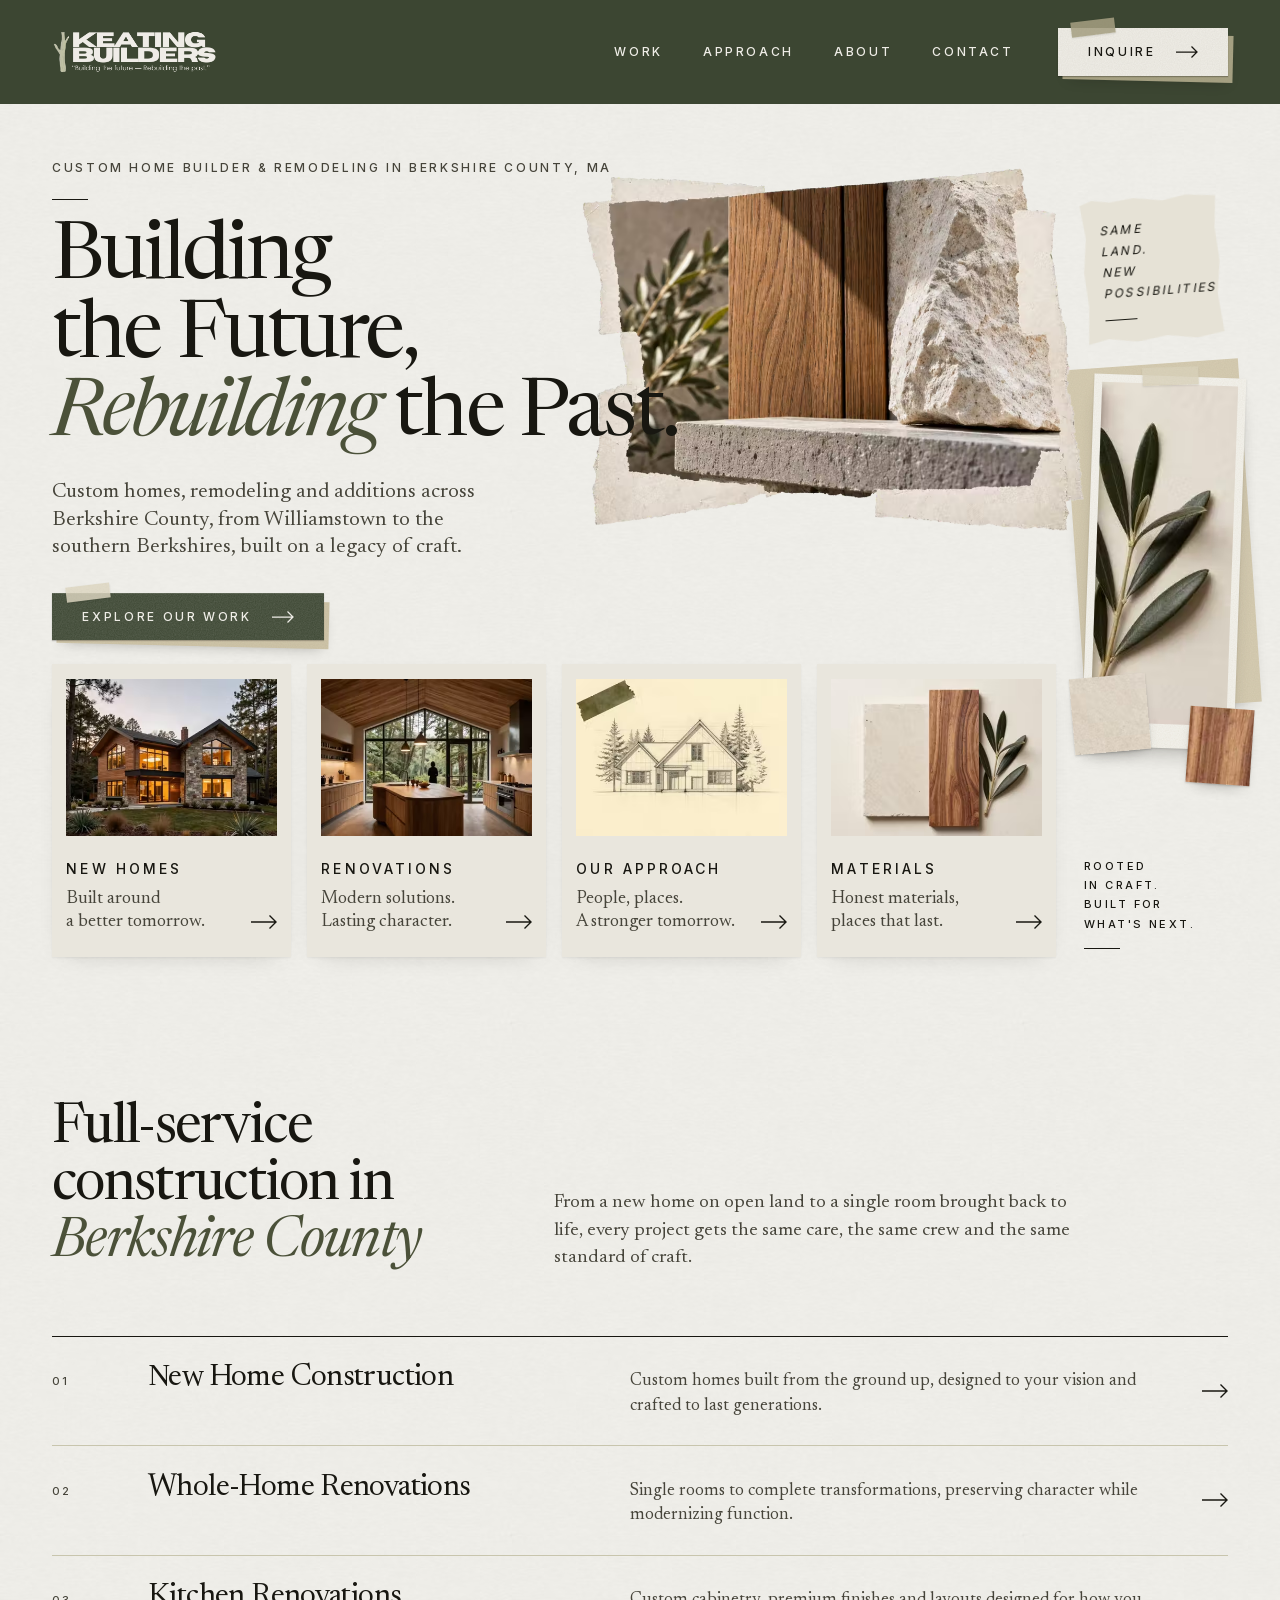
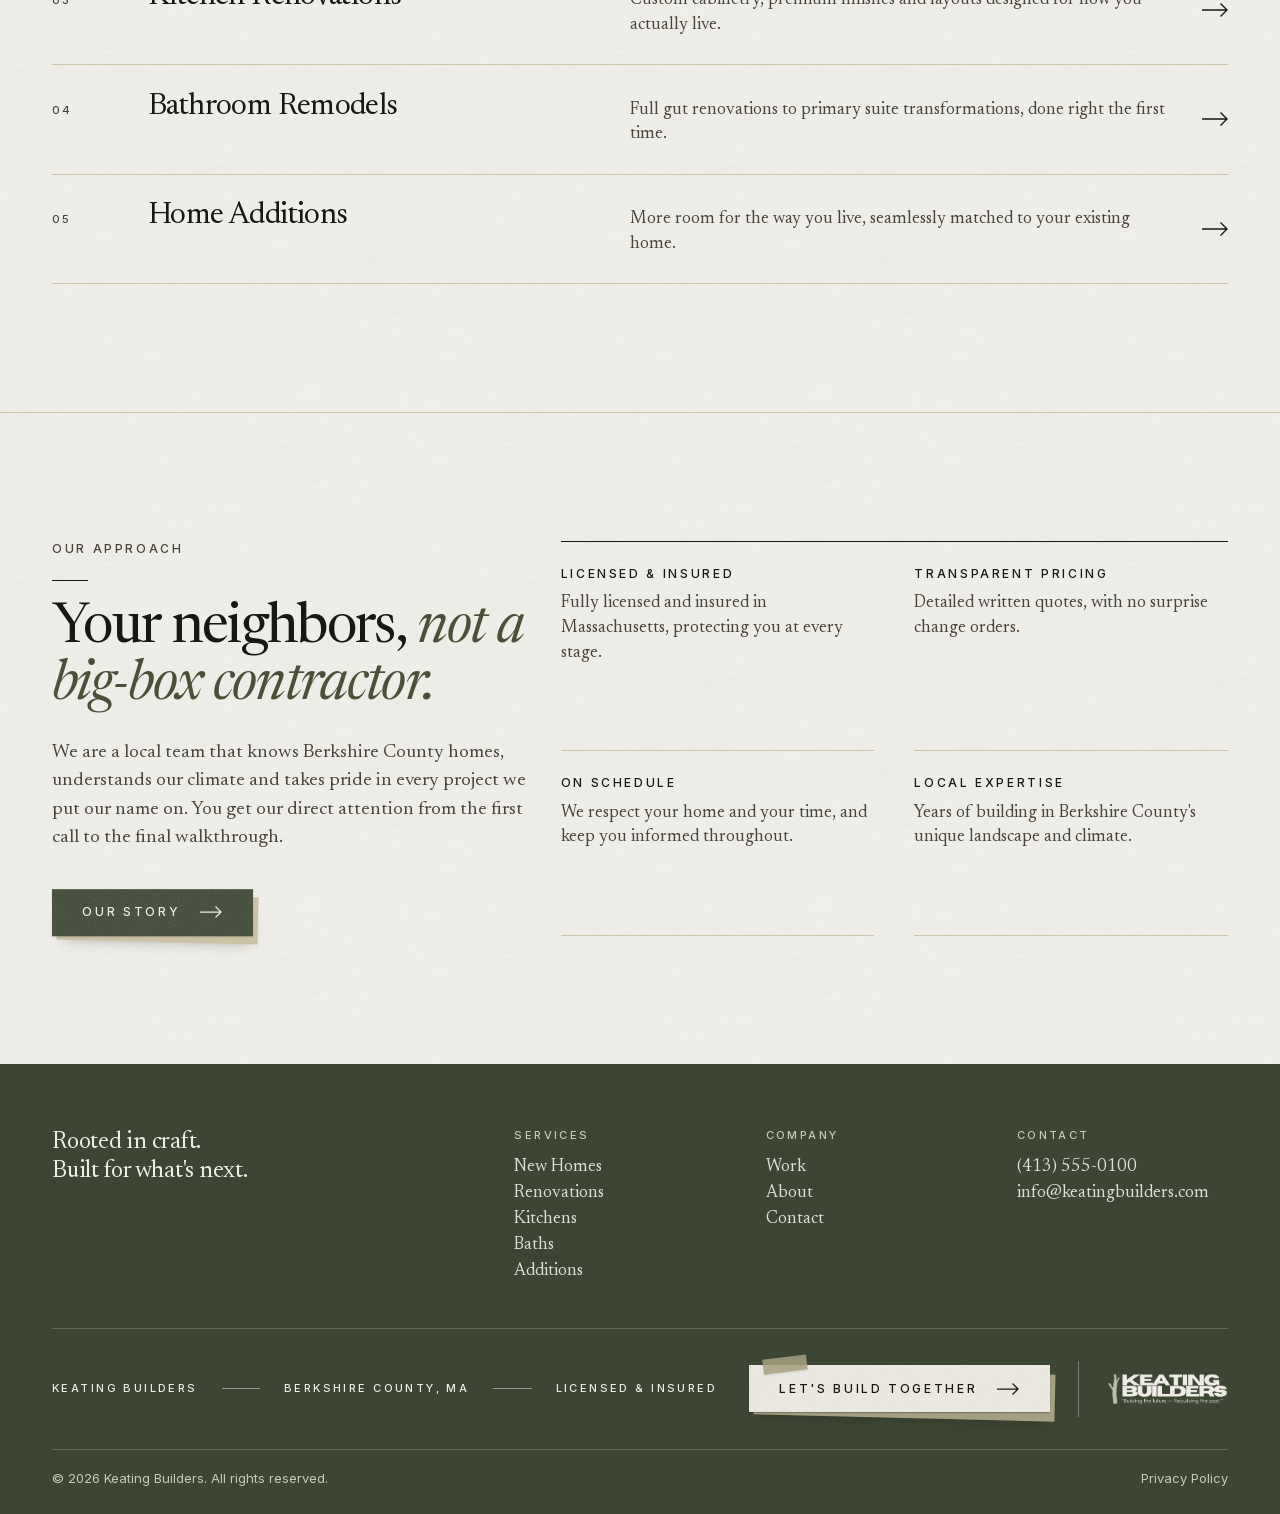
==== index.html @ e955ce32 "Rebuild mobile menu and refine shared header/footer details - Fix hamburger: bar rule no longer hits" ====
<!DOCTYPE html>
<html lang="en">
<head>
  <meta charset="UTF-8">
  <meta name="viewport" content="width=device-width, initial-scale=1.0">
  <meta name="theme-color" content="#3c4632">

  <title>Custom Home Builder, Berkshire County MA | Keating Builders</title>
  <meta name="description" content="Custom home builder and remodeling contractor in Berkshire County, MA, from Williamstown to Pittsfield and Lenox. Request a free estimate today.">
  <link rel="canonical" href="https://keatingbuilders.com/">

  <meta property="og:type" content="website">
  <meta property="og:site_name" content="Keating Builders">
  <meta property="og:url" content="https://keatingbuilders.com/">
  <meta property="og:title" content="Custom Home Builder, Berkshire County MA | Keating Builders">
  <meta property="og:description" content="Custom homes, remodeling, kitchens, baths and additions across Berkshire County, MA. Building the future, rebuilding the past.">
  <meta property="og:image" content="https://keatingbuilders.com/images/photos/custom-stone-cedar-home-berkshire-county.jpg">
  <meta name="twitter:card" content="summary_large_image">
  <meta name="twitter:title" content="Custom Home Builder, Berkshire County MA | Keating Builders">
  <meta name="twitter:description" content="Custom homes, remodeling, kitchens, baths and additions across Berkshire County, MA. Building the future, rebuilding the past.">

  <link rel="icon" type="image/x-icon" href="/favicon.ico">
  <link rel="icon" type="image/png" sizes="32x32" href="/images/logos/favicon-32.png">
  <link rel="icon" type="image/png" sizes="16x16" href="/images/logos/favicon-16.png">
  <link rel="apple-touch-icon" sizes="180x180" href="/images/logos/apple-touch-icon.png">

  <link rel="preload" href="/fonts/newsreader-latin-var.woff2" as="font" type="font/woff2" crossorigin>
  <link rel="preload" href="/fonts/inter-latin-var.woff2" as="font" type="font/woff2" crossorigin>
  <link rel="stylesheet" href="/css/site.css">

  <script type="application/ld+json">
  {
    "@context": "https://schema.org",
    "@type": "GeneralContractor",
    "@id": "https://keatingbuilders.com/#business",
    "name": "Keating Builders",
    "description": "Full-service construction company in Berkshire County, MA specializing in custom new homes, kitchen renovations, bathroom remodels, additions, and whole-home renovations.",
    "slogan": "Building the future, rebuilding the past.",
    "url": "https://keatingbuilders.com",
    "telephone": "+1-413-555-0100",
    "email": "info@keatingbuilders.com",
    "image": "https://keatingbuilders.com/images/photos/custom-stone-cedar-home-berkshire-county.jpg",
    "logo": "https://keatingbuilders.com/images/logos/keating-builders-logo.png",
    "priceRange": "$$",
    "areaServed": {
      "@type": "AdministrativeArea",
      "name": "Berkshire County, MA"
    },
    "hasMap": "https://maps.google.com/?q=Berkshire+County+MA",
    "openingHoursSpecification": [
      {
        "@type": "OpeningHoursSpecification",
        "dayOfWeek": [
          "Monday",
          "Tuesday",
          "Wednesday",
          "Thursday",
          "Friday"
        ],
        "opens": "07:00",
        "closes": "17:00"
      }
    ],
    "hasOfferCatalog": {
      "@type": "OfferCatalog",
      "name": "Construction Services",
      "itemListElement": [
        {
          "@type": "Offer",
          "itemOffered": {
            "@type": "Service",
            "name": "Custom New Home Construction",
            "url": "https://keatingbuilders.com/services/new-homes.html"
          }
        },
        {
          "@type": "Offer",
          "itemOffered": {
            "@type": "Service",
            "name": "Whole-Home Renovations",
            "url": "https://keatingbuilders.com/services/renovations.html"
          }
        },
        {
          "@type": "Offer",
          "itemOffered": {
            "@type": "Service",
            "name": "Kitchen Renovations",
            "url": "https://keatingbuilders.com/services/kitchens.html"
          }
        },
        {
          "@type": "Offer",
          "itemOffered": {
            "@type": "Service",
            "name": "Bathroom Remodels",
            "url": "https://keatingbuilders.com/services/baths.html"
          }
        },
        {
          "@type": "Offer",
          "itemOffered": {
            "@type": "Service",
            "name": "Home Additions",
            "url": "https://keatingbuilders.com/services/additions.html"
          }
        }
      ]
    }
  }
  </script>

  <style>
    /* ─── Stage: hero + cards ─── */
    .stage {
      position: relative;
      max-width: 1440px; margin: 0 auto;
      padding: 0 var(--gutter);
    }
    .hero {
      display: grid; gap: 2.5rem;
      padding: 1.5rem 0 3rem;
    }
    .hero__copy { position: relative; z-index: 2; }
    .hero h1 { font-weight: 400; }
    .hero__slogan {
      display: block;
      margin-top: 1.25rem;
      font-size: clamp(2.75rem, 1.2rem + 4.8vw, 5rem);
      line-height: .98;
      letter-spacing: -.035em;
      font-variation-settings: 'opsz' 72;
    }
    .hero__slogan em { font-style: italic; color: var(--color-olive-text); letter-spacing: -.04em; }
    .hero__slogan span { white-space: nowrap; }
    .hero__lede {
      margin-top: 1.5rem; max-width: 26rem;
      font-size: 1.3125rem; line-height: 1.3; color: var(--color-ink-soft);
      font-weight: 400;
    }
    .hero__actions { margin-top: 2rem; }

    .hero__visual { position: relative; z-index: 1; }
    .hero__collage { width: 100%; height: auto; }
    .hero__note {
      position: absolute; right: 2%; top: -6%;
      width: 8.5rem; padding: 1.25rem 1.1rem 1.4rem;
      background: #e6e2d6;
      clip-path: polygon(0 3%, 9% 0, 22% 2%, 40% 0, 61% 3%, 78% 0, 100% 2%, 98% 24%, 100% 47%, 97% 70%, 100% 97%, 80% 100%, 58% 97%, 36% 100%, 15% 97%, 0 100%, 2% 74%, 0 50%, 3% 26%);
      transform: rotate(-4deg);
      box-shadow: 0 1px 0 rgba(24,23,17,.04);
    }
    .hero__note p {
      font: italic 400 .75rem/1.75 var(--font-sans);
      letter-spacing: .2em; text-transform: uppercase;
    }
    .hero__note p::after { content: ''; display: block; width: 32px; height: 1px; margin-top: 1rem; background: var(--color-dark); }

    @media (min-width: 900px) {
      .hero {
        grid-template-columns: minmax(0, 43%) minmax(0, 1fr);
        gap: 0; align-items: start;
        padding: 3rem 0 1.5rem;
      }
      .hero__copy { padding-top: .5rem; }
      .hero h1 { margin-right: -12rem; }
      .hero__lede { max-width: 27rem; }
      .hero__visual { margin: 1rem 7rem 0 1.5rem; }
      .hero__note { right: -6.75rem; top: 8%; }
    }
    @media (min-width: 1280px) {
      .hero h1 { margin-right: -14rem; }
      .hero__visual { margin-right: 9rem; }
      .hero__note { right: -8.5rem; }
    }

    /* Olive print + material swatches (desktop only, decorative) */
    .sprig { display: none; }
    @media (min-width: 1180px) {
      .sprig {
        display: block; position: absolute; z-index: 0; pointer-events: none;
        right: calc(var(--gutter) - .75rem); top: 17rem;
        width: 9.5rem;
      }
      /* kraft backing sheet behind the print */
      .sprig::before {
        content: ''; position: absolute; inset: -.75rem -.6rem 2.5rem -.9rem;
        background: var(--grain-dark) #d6ccb2;
        transform: rotate(-4deg);
        box-shadow: 0 8px 18px -12px rgba(24,23,17,.4);
      }
      .sprig__print {
        position: relative;
        padding: .5rem .5rem 1.5rem;
        background: var(--grain-dark) #f5f3ed;
        box-shadow: 0 1px 2px rgba(24,23,17,.12), 0 12px 24px -14px rgba(24,23,17,.45);
        transform: rotate(2deg);
      }
      .sprig__print img { width: 100%; height: auto; }
      /* tape */
      .sprig__print::after {
        content: ''; position: absolute; top: -.55rem; left: 50%;
        width: 3.5rem; height: 1.1rem; margin-left: -1.75rem;
        background: var(--grain-dark) rgba(222,214,192,.8);
        transform: rotate(-4deg);
        box-shadow: 0 1px 2px rgba(24,23,17,.1);
      }
      .sprig__swatch {
        position: absolute; object-fit: cover;
        box-shadow: 0 1px 2px rgba(24,23,17,.18), 0 8px 16px -10px rgba(24,23,17,.45);
      }
      .sprig__swatch--stone { left: -1rem; top: 18.75rem; width: 4.75rem; height: 4.75rem; transform: rotate(-5deg); }
      .sprig__swatch--wood  { right: -.75rem; top: 20.75rem; width: 4rem; height: 4.75rem; transform: rotate(4deg); }
    }

    /* ─── Cards ─── */
    .cards {
      position: relative; z-index: 2;
      display: grid; gap: 1rem;
      padding-bottom: 4rem;
    }
    .cards__grid { display: grid; gap: 1rem; list-style: none; padding: 0; }
    @media (min-width: 640px)  { .cards__grid { grid-template-columns: repeat(2, minmax(0, 1fr)); } }
    @media (min-width: 1100px) { .cards__grid { grid-template-columns: repeat(4, minmax(0, 1fr)); } }
    @media (min-width: 1180px) {
      .cards { grid-template-columns: minmax(0, 1fr) 9rem; gap: 1.75rem; align-items: end; padding-bottom: 1rem; }
    }
    .card {
      display: flex; flex-direction: column; height: 100%;
      padding: .9rem .9rem 1.4rem;
      background: var(--color-card);
      box-shadow: 0 1px 2px rgba(24,23,17,.06), 0 8px 24px -16px rgba(24,23,17,.25);
      text-decoration: none;
      transition: transform .4s var(--ease), box-shadow .4s var(--ease);
    }
    .card:hover { transform: translateY(-3px); box-shadow: 0 1px 2px rgba(24,23,17,.06), 0 16px 32px -18px rgba(24,23,17,.35); }
    .card__media { aspect-ratio: 4 / 3; overflow: hidden; background: #ddd8cc; }
    .card__media img { width: 100%; height: 100%; object-fit: cover; transition: transform .8s var(--ease); }
    .card:hover .card__media img { transform: scale(1.03); }
    .card__title { margin-top: 1.4rem; font-weight: 500; font-size: .875rem; }
    .card__row { display: flex; align-items: flex-end; justify-content: space-between; gap: 1rem; margin-top: .6rem; }
    .card__desc { font-size: 1.125rem; line-height: 1.3; color: var(--color-ink-soft); }
    .card__arrow { width: 26px; height: 14px; flex: none; margin-bottom: .35rem; transition: transform .3s var(--ease); }
    .card:hover .card__arrow { transform: translateX(4px); }
    .cards__aside { display: none; }
    @media (min-width: 1180px) {
      .cards__aside { display: block; font-size: .6875rem; line-height: 1.75; padding-bottom: .5rem; }
      .cards__aside::after { content: ''; display: block; width: 36px; height: 1px; margin-top: .9rem; background: var(--color-dark); }
    }
  </style>
</head>

<body>
  <a class="skip-link" href="#main">Skip to main content</a>

  <header class="site-header">
    <a href="/" class="site-header__logo" aria-label="Keating Builders home">
      <picture>
        <source type="image/avif" srcset="/images/logos/keating-builders-logo-light-325w.avif">
        <img src="/images/logos/keating-builders-logo-light.png" alt="Keating Builders" width="325" height="150">
      </picture>
    </a>

    <nav class="site-nav" aria-label="Primary">
      <ul role="list">
        <li><a class="label" href="/projects.html">Work</a></li>
        <li><a class="label" href="/#approach">Approach</a></li>
        <li><a class="label" href="/about.html">About</a></li>
        <li><a class="label" href="/contact.html">Contact</a></li>
      </ul>
    </nav>

    <a href="/contact.html" class="btn btn--light site-header__cta">
      Inquire
      <svg viewBox="0 0 22 12" fill="none" stroke="currentColor" stroke-width="1.25" aria-hidden="true"><path d="M0 6h21M15.5 .5 21 6l-5.5 5.5"/></svg>
    </a>

    <button class="site-header__toggle" type="button" aria-expanded="false" aria-controls="mobile-nav" aria-label="Open menu">
      <span class="site-header__toggle-bars" aria-hidden="true"><span></span><span></span><span></span></span>
    </button>
  </header>

  <nav class="mobile-nav" id="mobile-nav" aria-label="Mobile">
    <div class="mobile-nav__inner">
      <ul class="mobile-nav__primary" role="list">
        <li><a href="/projects.html"><span class="label mobile-nav__num">01</span><span class="mobile-nav__text">Work</span><svg viewBox="0 0 22 12" fill="none" stroke="currentColor" stroke-width="1.25" aria-hidden="true"><path d="M0 6h21M15.5 .5 21 6l-5.5 5.5"/></svg></a></li>
        <li><a href="/#approach"><span class="label mobile-nav__num">02</span><span class="mobile-nav__text">Approach</span><svg viewBox="0 0 22 12" fill="none" stroke="currentColor" stroke-width="1.25" aria-hidden="true"><path d="M0 6h21M15.5 .5 21 6l-5.5 5.5"/></svg></a></li>
        <li><a href="/about.html"><span class="label mobile-nav__num">03</span><span class="mobile-nav__text">About</span><svg viewBox="0 0 22 12" fill="none" stroke="currentColor" stroke-width="1.25" aria-hidden="true"><path d="M0 6h21M15.5 .5 21 6l-5.5 5.5"/></svg></a></li>
        <li><a href="/contact.html"><span class="label mobile-nav__num">04</span><span class="mobile-nav__text">Contact</span><svg viewBox="0 0 22 12" fill="none" stroke="currentColor" stroke-width="1.25" aria-hidden="true"><path d="M0 6h21M15.5 .5 21 6l-5.5 5.5"/></svg></a></li>
      </ul>

      <div class="mobile-nav__slip">
        <p class="label">Services</p>
        <ul role="list">
          <li><a href="/services/new-homes.html">New Homes</a></li>
          <li><a href="/services/renovations.html">Renovations</a></li>
          <li><a href="/services/kitchens.html">Kitchens</a></li>
          <li><a href="/services/baths.html">Baths</a></li>
          <li><a href="/services/additions.html">Additions</a></li>
        </ul>
      </div>

      <div class="mobile-nav__foot">
        <a href="/contact.html" class="btn btn--light">
          Inquire
          <svg viewBox="0 0 22 12" fill="none" stroke="currentColor" stroke-width="1.25" aria-hidden="true"><path d="M0 6h21M15.5 .5 21 6l-5.5 5.5"/></svg>
        </a>
        <p class="mobile-nav__contact">
          <a href="tel:+14135550100">(413) 555-0100</a>
          <a href="mailto:info@keatingbuilders.com">info@keatingbuilders.com</a>
        </p>
      </div>
    </div>
  </nav>

  <main id="main">
    <div class="stage">

      <section class="hero" aria-labelledby="hero-heading">
        <div class="hero__copy">
          <h1 id="hero-heading" class="rise">
            <span class="label eyebrow">Custom Home Builder &amp; Remodeling <span class="eyebrow__place">in Berkshire County, MA</span><span class="sr-only">:</span></span>
            <span class="hero__slogan rise rise--2">
              Building<br>
              the Future,<br>
              <span><em>Rebuilding</em> the Past.</span>
            </span>
          </h1>
          <p class="hero__lede rise rise--3">
            Custom homes, remodeling and additions across Berkshire County, from Williamstown to the southern Berkshires, built on a legacy of craft.
          </p>
          <div class="hero__actions rise rise--4">
            <a href="/projects.html" class="btn">
              Explore our work
              <svg viewBox="0 0 22 12" fill="none" stroke="currentColor" stroke-width="1.25" aria-hidden="true"><path d="M0 6h21M15.5 .5 21 6l-5.5 5.5"/></svg>
            </a>
          </div>
        </div>

        <div class="hero__visual fade">
          <picture>
            <source type="image/avif"
                    srcset="/images/photos/wood-stone-materials-collage-640w.avif 640w, /images/photos/wood-stone-materials-collage-960w.avif 960w, /images/photos/wood-stone-materials-collage-1244w.avif 1244w"
                    sizes="(min-width: 1280px) 760px, (min-width: 900px) 55vw, 100vw">
            <img class="hero__collage"
                 src="/images/photos/wood-stone-materials-collage.png"
                 alt="Collage of oak wood paneling, rough-cut limestone and a concrete ledge, the natural materials Keating Builders works with"
                 width="1000" height="722" loading="eager" fetchpriority="high">
          </picture>
          <div class="hero__note">
            <p>Same<br>land.<br>New<br>possibilities.</p>
          </div>
        </div>
      </section>

      <div class="sprig" aria-hidden="true">
        <div class="sprig__print">
          <picture>
            <source type="image/avif" srcset="/images/photos/olive-branch-on-paper-188w.avif">
            <img src="/images/photos/olive-branch-on-paper.jpg" alt="" width="188" height="470" loading="lazy">
          </picture>
        </div>
        <picture>
          <source type="image/avif" srcset="/images/graphics/swatch-limestone-160w.avif">
          <img class="sprig__swatch sprig__swatch--stone" src="/images/graphics/swatch-limestone.jpg" alt="" width="160" height="160" loading="lazy">
        </picture>
        <picture>
          <source type="image/avif" srcset="/images/graphics/swatch-walnut-160w.avif">
          <img class="sprig__swatch sprig__swatch--wood" src="/images/graphics/swatch-walnut.jpg" alt="" width="160" height="160" loading="lazy">
        </picture>
      </div>

      <section class="cards" aria-labelledby="cards-heading">
        <h2 id="cards-heading" class="sr-only">What we build</h2>
        <ul class="cards__grid" role="list">
          <li class="rise rise--2">
            <a class="card" href="/services/new-homes.html">
              <div class="card__media">
                <picture>
                  <source type="image/avif" srcset="/images/photos/custom-stone-cedar-home-berkshire-county-400w.avif 400w, /images/photos/custom-stone-cedar-home-berkshire-county-768w.avif 768w" sizes="(min-width: 1100px) 22vw, (min-width: 640px) 46vw, 92vw">
                  <img src="/images/photos/custom-stone-cedar-home-berkshire-county.jpg" alt="Custom stone and cedar home with glowing windows among pine trees in Berkshire County" width="768" height="576" loading="lazy">
                </picture>
              </div>
              <h3 class="label card__title">New Homes</h3>
              <div class="card__row">
                <p class="card__desc">Built around<br>a better tomorrow.</p>
                <svg class="card__arrow" viewBox="0 0 26 14" fill="none" stroke="currentColor" stroke-width="1.4" aria-hidden="true"><path d="M0 7h25M18.5 .5 25 7l-6.5 6.5"/></svg>
              </div>
            </a>
          </li>
          <li class="rise rise--3">
            <a class="card" href="/services/renovations.html">
              <div class="card__media">
                <picture>
                  <source type="image/avif" srcset="/images/photos/kitchen-renovation-oak-island-400w.avif 400w, /images/photos/kitchen-renovation-oak-island-768w.avif 768w" sizes="(min-width: 1100px) 22vw, (min-width: 640px) 46vw, 92vw">
                  <img src="/images/photos/kitchen-renovation-oak-island.jpg" alt="Renovated open kitchen with a curved oak island and floor-to-ceiling windows facing the woods" width="768" height="576" loading="lazy">
                </picture>
              </div>
              <h3 class="label card__title">Renovations</h3>
              <div class="card__row">
                <p class="card__desc">Modern solutions.<br>Lasting character.</p>
                <svg class="card__arrow" viewBox="0 0 26 14" fill="none" stroke="currentColor" stroke-width="1.4" aria-hidden="true"><path d="M0 7h25M18.5 .5 25 7l-6.5 6.5"/></svg>
              </div>
            </a>
          </li>
          <li class="rise rise--4">
            <a class="card" href="#approach">
              <div class="card__media">
                <picture>
                  <source type="image/avif" srcset="/images/graphics/custom-home-pencil-sketch-400w.avif 400w, /images/graphics/custom-home-pencil-sketch-768w.avif 768w" sizes="(min-width: 1100px) 22vw, (min-width: 640px) 46vw, 92vw">
                  <img src="/images/graphics/custom-home-pencil-sketch.jpg" alt="Pencil design sketch of a gabled custom home framed by evergreen trees" width="768" height="576" loading="lazy">
                </picture>
              </div>
              <h3 class="label card__title">Our Approach</h3>
              <div class="card__row">
                <p class="card__desc">People, places.<br>A stronger tomorrow.</p>
                <svg class="card__arrow" viewBox="0 0 26 14" fill="none" stroke="currentColor" stroke-width="1.4" aria-hidden="true"><path d="M0 7h25M18.5 .5 25 7l-6.5 6.5"/></svg>
              </div>
            </a>
          </li>
          <li class="rise rise--4">
            <a class="card" href="/projects.html">
              <div class="card__media">
                <picture>
                  <source type="image/avif" srcset="/images/photos/limestone-walnut-building-materials-400w.avif 400w, /images/photos/limestone-walnut-building-materials-768w.avif 768w" sizes="(min-width: 1100px) 22vw, (min-width: 640px) 46vw, 92vw">
                  <img src="/images/photos/limestone-walnut-building-materials.jpg" alt="Limestone tile, walnut plank and olive leaves, natural building materials" width="768" height="576" loading="lazy">
                </picture>
              </div>
              <h3 class="label card__title">Materials</h3>
              <div class="card__row">
                <p class="card__desc">Honest materials,<br>places that last.</p>
                <svg class="card__arrow" viewBox="0 0 26 14" fill="none" stroke="currentColor" stroke-width="1.4" aria-hidden="true"><path d="M0 7h25M18.5 .5 25 7l-6.5 6.5"/></svg>
              </div>
            </a>
          </li>
        </ul>
        <p class="label cards__aside" aria-hidden="true">Rooted<br>in craft.<br>Built for<br>what's next.</p>
      </section>
    </div>

    <section class="section" id="services" aria-labelledby="services-heading">
      <div class="section__head">
        <h2 id="services-heading">Full-service construction in <em>Berkshire County</em></h2>
        <p class="section__intro">From a new home on open land to a single room brought back to life, every project gets the same care, the same crew and the same standard of craft.</p>
      </div>
      <ul class="services" role="list">
        <li>
          <a href="/services/new-homes.html">
            <span class="label services__num">01</span>
            <span class="services__name">New Home Construction</span>
            <span class="services__desc">Custom homes built from the ground up, designed to your vision and crafted to last generations.</span>
            <svg viewBox="0 0 26 14" fill="none" stroke="currentColor" stroke-width="1.4" aria-hidden="true"><path d="M0 7h25M18.5 .5 25 7l-6.5 6.5"/></svg>
          </a>
        </li>
        <li>
          <a href="/services/renovations.html">
            <span class="label services__num">02</span>
            <span class="services__name">Whole-Home Renovations</span>
            <span class="services__desc">Single rooms to complete transformations, preserving character while modernizing function.</span>
            <svg viewBox="0 0 26 14" fill="none" stroke="currentColor" stroke-width="1.4" aria-hidden="true"><path d="M0 7h25M18.5 .5 25 7l-6.5 6.5"/></svg>
          </a>
        </li>
        <li>
          <a href="/services/kitchens.html">
            <span class="label services__num">03</span>
            <span class="services__name">Kitchen Renovations</span>
            <span class="services__desc">Custom cabinetry, premium finishes and layouts designed for how you actually live.</span>
            <svg viewBox="0 0 26 14" fill="none" stroke="currentColor" stroke-width="1.4" aria-hidden="true"><path d="M0 7h25M18.5 .5 25 7l-6.5 6.5"/></svg>
          </a>
        </li>
        <li>
          <a href="/services/baths.html">
            <span class="label services__num">04</span>
            <span class="services__name">Bathroom Remodels</span>
            <span class="services__desc">Full gut renovations to primary suite transformations, done right the first time.</span>
            <svg viewBox="0 0 26 14" fill="none" stroke="currentColor" stroke-width="1.4" aria-hidden="true"><path d="M0 7h25M18.5 .5 25 7l-6.5 6.5"/></svg>
          </a>
        </li>
        <li>
          <a href="/services/additions.html">
            <span class="label services__num">05</span>
            <span class="services__name">Home Additions</span>
            <span class="services__desc">More room for the way you live, seamlessly matched to your existing home.</span>
            <svg viewBox="0 0 26 14" fill="none" stroke="currentColor" stroke-width="1.4" aria-hidden="true"><path d="M0 7h25M18.5 .5 25 7l-6.5 6.5"/></svg>
          </a>
        </li>
      </ul>
    </section>

    <section class="section approach" id="approach" aria-labelledby="approach-heading">
      <div class="approach__grid">
        <div>
          <p class="label eyebrow">Our approach</p>
          <h2 id="approach-heading" class="approach__title">Your neighbors, <em>not a big-box contractor.</em></h2>
          <p class="approach__body">We are a local team that knows Berkshire County homes, understands our climate and takes pride in every project we put our name on. You get our direct attention from the first call to the final walkthrough.</p>
          <a href="/about.html" class="btn btn--no-tape">
            Our story
            <svg viewBox="0 0 22 12" fill="none" stroke="currentColor" stroke-width="1.25" aria-hidden="true"><path d="M0 6h21M15.5 .5 21 6l-5.5 5.5"/></svg>
          </a>
        </div>
        <ul class="principles" role="list">
          <li>
            <h3 class="label">Licensed &amp; insured</h3>
            <p>Fully licensed and insured in Massachusetts, protecting you at every stage.</p>
          </li>
          <li>
            <h3 class="label">Transparent pricing</h3>
            <p>Detailed written quotes, with no surprise change orders.</p>
          </li>
          <li>
            <h3 class="label">On schedule</h3>
            <p>We respect your home and your time, and keep you informed throughout.</p>
          </li>
          <li>
            <h3 class="label">Local expertise</h3>
            <p>Years of building in Berkshire County's unique landscape and climate.</p>
          </li>
        </ul>
      </div>
    </section>
  </main>

  <footer class="site-footer">
    <div class="site-footer__inner">
      <div class="site-footer__cols">
        <p class="site-footer__tag">Rooted in craft.<br>Built for what's next.</p>
        <nav aria-label="Services">
          <h2 class="label">Services</h2>
          <ul role="list">
            <li><a href="/services/new-homes.html">New Homes</a></li>
            <li><a href="/services/renovations.html">Renovations</a></li>
            <li><a href="/services/kitchens.html">Kitchens</a></li>
            <li><a href="/services/baths.html">Baths</a></li>
            <li><a href="/services/additions.html">Additions</a></li>
          </ul>
        </nav>
        <nav aria-label="Company">
          <h2 class="label">Company</h2>
          <ul role="list">
            <li><a href="/projects.html">Work</a></li>
            <li><a href="/about.html">About</a></li>
            <li><a href="/contact.html">Contact</a></li>
          </ul>
        </nav>
        <div>
          <h2 class="label">Contact</h2>
          <address>
            <a href="tel:+14135550100">(413) 555-0100</a>
            <a href="mailto:info@keatingbuilders.com">info@keatingbuilders.com</a>
          </address>
        </div>
      </div>

      <div class="band">
        <p class="label band__meta">
          <span>Keating Builders</span>
          <span class="band__rule" aria-hidden="true"></span>
          <span>Berkshire County, MA</span>
          <span class="band__rule" aria-hidden="true"></span>
          <span>Licensed &amp; Insured</span>
        </p>
        <div class="band__end">
          <a href="/contact.html" class="btn btn--light">
            Let's build together
            <svg viewBox="0 0 22 12" fill="none" stroke="currentColor" stroke-width="1.25" aria-hidden="true"><path d="M0 6h21M15.5 .5 21 6l-5.5 5.5"/></svg>
          </a>
          <a href="/" class="band__logo" aria-label="Keating Builders home">
            <picture>
              <source type="image/avif" srcset="/images/logos/keating-builders-logo-light-325w.avif">
              <img src="/images/logos/keating-builders-logo-light.png" alt="Keating Builders" width="325" height="150" loading="lazy">
            </picture>
          </a>
        </div>
      </div>

      <div class="band__legal">
        <p>&copy; <span id="year">2026</span> Keating Builders. All rights reserved.</p>
        <a href="/privacy.html">Privacy Policy</a>
      </div>
    </div>
  </footer>

  <script src="/js/site.js" defer></script>
</body>
</html>
---- css/site.css ----
/* Keating Builders shared styles (all pages). Page-specific rules live in each page's inline <style>. */

/* ─── Fonts (self-hosted, OFL) ─── */
@font-face { font-family: 'Newsreader'; font-style: normal; font-weight: 300 500; font-display: swap; src: url('/fonts/newsreader-latin-var.woff2') format('woff2'); }
@font-face { font-family: 'Newsreader'; font-style: italic; font-weight: 300 500; font-display: swap; src: url('/fonts/newsreader-italic-latin-var.woff2') format('woff2'); }
@font-face { font-family: 'Inter'; font-style: normal; font-weight: 400 500; font-display: swap; src: url('/fonts/inter-latin-var.woff2') format('woff2'); }

/* ─── Tokens ─── */
:root {
  --color-cream:      #efede7;
  --color-card:       #e9e6dd;
  --color-dark:       #181711;
  --color-ink-soft:   #46443a;
  --color-olive:      #3c4632;
  --color-olive-dark: #2c3424;
  --color-olive-text: #4b5139;
  --color-stone:      #a7a284;
  --color-rule:       #c8c5ad;

  --font-display: 'Newsreader', Georgia, 'Times New Roman', serif;
  --font-sans:    'Inter', system-ui, -apple-system, sans-serif;

  --track-wide: .22em;
  --gutter: 1rem;
  --header-h: 76px;
  --ease: cubic-bezier(.2,.7,.2,1);
}
@media (min-width: 640px)  { :root { --gutter: 1.5rem; } }
@media (min-width: 1024px) { :root { --gutter: 2.5rem; --header-h: 104px; } }
@media (min-width: 1280px) { :root { --gutter: 3.25rem; } }

/* ─── Reset ─── */
*, *::before, *::after { box-sizing: border-box; }
html, body { overflow-x: clip; }
html { -webkit-text-size-adjust: 100%; scroll-behavior: smooth; }
body {
  margin: 0;
  font-family: var(--font-display);
  color: var(--color-dark);
  background-color: var(--color-cream);
  background-image: url('/images/graphics/paper-grain.jpg');
  background-image: image-set(url('/images/graphics/paper-grain-512w.avif') type('image/avif'), url('/images/graphics/paper-grain.jpg') type('image/jpeg'));
  background-size: 512px;
  -webkit-font-smoothing: antialiased;
  text-rendering: optimizeLegibility;
}
img, video { max-width: 100%; display: block; }
picture { display: contents; }
h1, h2, h3, p, ul { margin: 0; }
a { color: inherit; }
:focus-visible { outline: 2px solid var(--color-olive); outline-offset: 3px; }
.site-header :focus-visible, .mobile-nav :focus-visible, .site-footer :focus-visible { outline-color: var(--color-cream); }
.sr-only { position: absolute; width: 1px; height: 1px; padding: 0; margin: -1px; overflow: hidden; clip: rect(0,0,0,0); white-space: nowrap; border: 0; }
.skip-link { position: absolute; left: 1rem; top: -100px; z-index: 100; background: var(--color-olive); color: var(--color-cream); padding: .75rem 1rem; font: 500 .8125rem var(--font-sans); }
.skip-link:focus { top: 1rem; }

/* ─── Shared label + button ─── */
.label {
  font: 500 .75rem/1.4 var(--font-sans);
  letter-spacing: var(--track-wide);
  text-transform: uppercase;
}
/* Scrapbook button: grained paper face, offset backing sheet, strip of tape.
   No transform/z-index on .btn itself, so the z-index:-1 backing stays behind the face. */
:root { --grain-light: url("data:image/svg+xml,%3Csvg xmlns='http://www.w3.org/2000/svg' width='160' height='160'%3E%3Cfilter id='n'%3E%3CfeTurbulence type='fractalNoise' baseFrequency='.85' numOctaves='2' stitchTiles='stitch'/%3E%3CfeColorMatrix values='0 0 0 0 1 0 0 0 0 1 0 0 0 0 1 0 0 0 .14 0'/%3E%3C/filter%3E%3Crect width='100%25' height='100%25' filter='url(%23n)'/%3E%3C/svg%3E"); --grain-dark: url("data:image/svg+xml,%3Csvg xmlns='http://www.w3.org/2000/svg' width='160' height='160'%3E%3Cfilter id='n'%3E%3CfeTurbulence type='fractalNoise' baseFrequency='.85' numOctaves='2' stitchTiles='stitch'/%3E%3CfeColorMatrix values='0 0 0 0 .2 0 0 0 0 .18 0 0 0 0 .1 0 0 0 .1 0'/%3E%3C/filter%3E%3Crect width='100%25' height='100%25' filter='url(%23n)'/%3E%3C/svg%3E"); }
.btn {
  position: relative;
  display: inline-flex; align-items: center; gap: 1.25rem;
  padding: 1.1rem 1.9rem;
  font: 500 .75rem/1 var(--font-sans);
  letter-spacing: var(--track-wide);
  text-transform: uppercase;
  text-decoration: none;
  color: var(--color-cream);
  background: var(--grain-light) var(--color-olive);
  box-shadow: inset 0 1px 0 rgba(239,237,231,.12), 0 1px 1px rgba(24,23,17,.25);
  transition: background-color .25s ease;
}
.btn::after {
  content: ''; position: absolute; inset: 0; z-index: -1;
  background: var(--grain-dark) #cfc5a9;
  transform: translate(5px, 6px) rotate(1.4deg);
  box-shadow: 0 6px 14px -8px rgba(24,23,17,.35);
  transition: transform .35s var(--ease);
}
.btn::before {
  content: ''; position: absolute; top: -.5rem; left: .85rem;
  width: 2.75rem; height: .95rem;
  background: var(--grain-dark) rgba(226,219,198,.82);
  transform: rotate(-7deg);
  box-shadow: 0 1px 2px rgba(24,23,17,.12);
  pointer-events: none;
}
.btn:hover { background-color: var(--color-olive-dark); }
.btn:hover::after { transform: translate(8px, 9px) rotate(2.2deg); }
.btn svg { width: 22px; height: 12px; flex: none; transition: transform .3s var(--ease); }
.btn:hover svg { transform: translateX(4px); }
.btn--light { color: var(--color-dark); background: var(--grain-dark) var(--color-cream); box-shadow: 0 1px 1px rgba(24,23,17,.3); }
.btn--light:hover { background-color: #f7f5ef; }
.btn--light::after { background: var(--grain-dark) var(--color-stone); }
.btn--light::before { background: var(--grain-dark) rgba(167,162,132,.85); }
.btn--no-tape::before { display: none; }

/* ─── Header ─── */
.site-header {
  position: relative; z-index: 20;
  display: flex; align-items: center; justify-content: space-between;
  height: var(--header-h);
  padding: 0 var(--gutter);
  max-width: 1440px; margin: 0 auto;
  color: var(--color-cream);
  background: var(--color-olive);
  /* full-bleed background while content stays in the 1440px column */
  box-shadow: 0 0 0 100vmax var(--color-olive);
  clip-path: inset(0 -100vmax);
}
.site-header__logo { display: block; }
.site-header__logo img { height: 56px; width: auto; }
@media (min-width: 1024px) { .site-header__logo img { height: 76px; } }
.site-nav { display: none; }
.site-nav ul { display: flex; gap: 2.5rem; list-style: none; padding: 0; }
.site-nav a {
  display: inline-block; text-decoration: none;
  margin: -.6rem -.75rem; padding: .6rem .75rem;
  position: relative;
}
.site-nav a::after {
  content: ''; position: absolute; left: .75rem; right: .75rem; bottom: .35rem;
  height: 1px; background: currentColor;
  transform: scaleX(0); transform-origin: left; transition: transform .3s var(--ease);
}
.site-nav a:hover::after, .site-nav a:focus-visible::after { transform: scaleX(1); }
.site-header__cta { display: none; }
/* Hamburger: a cream paper tab (grain face, kraft backing) with hand-drawn bars that fold into an X.
   No transform/z-index on the button itself so the z-index:-1 backing stays behind the face. */
.site-header__toggle {
  position: relative;
  width: 44px; height: 44px; padding: 0;
  display: grid; place-items: center;
  color: var(--color-dark); cursor: pointer;
  border: 0;
  background: var(--grain-dark) var(--color-cream);
  box-shadow: 0 1px 1px rgba(24,23,17,.3);
}
.site-header__toggle::after {
  content: ''; position: absolute; inset: 0; z-index: -1;
  background: var(--grain-dark) var(--color-stone);
  transform: translate(3px, 4px) rotate(2.5deg);
  transition: transform .4s var(--ease);
}
.site-header__toggle:hover::after { transform: translate(4px, 5px) rotate(3.5deg); }
.nav-open .site-header__toggle::after { transform: translate(-3px, 4px) rotate(-3deg); }
.site-header__toggle-bars { display: grid; gap: 5px; width: 20px; }
.site-header__toggle-bars > span {
  display: block; height: 1.6px; border-radius: 1px; background: currentColor; justify-self: start;
  transition: transform .4s var(--ease), opacity .25s ease, width .4s var(--ease);
}
.site-header__toggle-bars > span:nth-child(1) { width: 20px; transform: rotate(-2deg); }
.site-header__toggle-bars > span:nth-child(2) { width: 14px; transform: rotate(1.5deg); }
.site-header__toggle-bars > span:nth-child(3) { width: 17px; transform: rotate(-1deg); }
.site-header__toggle:hover .site-header__toggle-bars > span:nth-child(2) { width: 20px; }
.nav-open .site-header__toggle-bars > span:nth-child(1) { width: 21px; transform: translateY(6.6px) rotate(43deg); }
.nav-open .site-header__toggle-bars > span:nth-child(2) { opacity: 0; transform: scaleX(0); }
.nav-open .site-header__toggle-bars > span:nth-child(3) { width: 21px; transform: translateY(-6.6px) rotate(-46deg); }
.site-header__toggle:focus-visible { outline-color: var(--color-cream); outline-offset: 5px; }
@media (min-width: 960px) {
  .site-nav { display: block; margin-left: auto; margin-right: 2.75rem; }
  .site-header__cta { display: inline-flex; }
  .site-header__toggle { display: none; }
}

/* Mobile menu: full-screen olive sheet under a pinned header.
   Fully display:none while closed (iOS Safari translucent-chrome rule); JS handles display + timing. */
.nav-lock { overflow: hidden; }
.nav-lock .site-header { position: fixed; top: 0; left: 0; right: 0; }
.mobile-nav {
  position: fixed; inset: 0; z-index: 15;
  display: none;
  overflow-y: auto; overscroll-behavior: contain;
  padding: calc(var(--header-h) + 1.75rem) var(--gutter) 2.5rem;
  color: var(--color-cream);
  background: var(--grain-light) var(--color-olive);
  clip-path: inset(0 0 100% 0);
  transition: clip-path .5s var(--ease);
}
.mobile-nav.is-open { clip-path: inset(0 0 0 0); }
.mobile-nav__inner { display: flex; flex-direction: column; gap: 2.5rem; min-height: 100%; max-width: 36rem; }
.mobile-nav a { text-decoration: none; }

.mobile-nav__primary { list-style: none; padding: 0; border-top: 1px solid rgba(239,237,231,.25); }
.mobile-nav__primary li { border-bottom: 1px solid rgba(239,237,231,.25); }
.mobile-nav__primary a {
  display: grid; grid-template-columns: 2.25rem 1fr auto; align-items: baseline;
  padding: 1rem 0;
}
.mobile-nav__num { font-size: .625rem; color: #c9cbb9; }
.mobile-nav__text { font-size: clamp(2rem, 1.4rem + 3vw, 2.75rem); line-height: 1.05; letter-spacing: -.03em; }
.mobile-nav__primary svg { width: 22px; height: 12px; align-self: center; opacity: .7; transition: transform .3s var(--ease), opacity .3s; }
.mobile-nav__primary a:hover svg, .mobile-nav__primary a:focus-visible svg { transform: translateX(4px); opacity: 1; }
.mobile-nav__primary a[aria-current="page"] .mobile-nav__text { font-style: italic; color: #d9dcc4; }

/* Services: small paper slip */
.mobile-nav__slip { position: relative; align-self: flex-start; padding: 1.5rem 1.5rem 1.25rem; color: var(--color-dark); background: var(--grain-dark) #f5f3ed; transform: rotate(-1.2deg); box-shadow: 4px 5px 0 #cfc5a9, 0 12px 24px -14px rgba(0,0,0,.5); }
.mobile-nav__slip p { font-size: .625rem; color: var(--color-ink-soft); }
.mobile-nav__slip ul { list-style: none; padding: 0; margin-top: .75rem; display: grid; grid-template-columns: repeat(2, auto); gap: .45rem 2rem; }
.mobile-nav__slip a { font-size: 1.125rem; }
.mobile-nav__slip a:hover { text-decoration: underline; text-underline-offset: 3px; }
.mobile-nav__slip :focus-visible { outline-color: var(--color-olive); }

.mobile-nav__foot { margin-top: auto; display: grid; gap: 1.5rem; justify-items: start; }
.mobile-nav__contact { display: grid; gap: .3rem; font-size: 1.125rem; }

/* Staggered entrance for the menu contents */
.mobile-nav__primary li, .mobile-nav__slip, .mobile-nav__foot { opacity: 0; transform: translateY(14px); transition: opacity .5s ease, transform .6s var(--ease); }
.mobile-nav.is-open .mobile-nav__primary li, .mobile-nav.is-open .mobile-nav__slip, .mobile-nav.is-open .mobile-nav__foot { opacity: 1; transform: none; }
.mobile-nav.is-open .mobile-nav__primary li:nth-child(1) { transition-delay: .1s; }
.mobile-nav.is-open .mobile-nav__primary li:nth-child(2) { transition-delay: .18s; }
.mobile-nav.is-open .mobile-nav__primary li:nth-child(3) { transition-delay: .26s; }
.mobile-nav.is-open .mobile-nav__primary li:nth-child(4) { transition-delay: .34s; }
.mobile-nav.is-open .mobile-nav__slip { transition-delay: .42s; transform: rotate(-1.2deg); }
.mobile-nav__slip { transform: translateY(14px) rotate(-1.2deg); }
.mobile-nav.is-open .mobile-nav__foot { transition-delay: .5s; }
@media (prefers-reduced-motion: reduce) {
  .mobile-nav, .mobile-nav * , .site-header__toggle-bars > span { transition: none !important; }
}
@media (min-width: 960px) { .mobile-nav { display: none !important; } }

/* ─── Content sections ─── */
.section { max-width: 1440px; margin: 0 auto; padding: 6rem var(--gutter); }
@media (min-width: 1024px) { .section { padding: 8rem var(--gutter); } }
.section__head { display: grid; gap: 1.25rem; margin-bottom: 3rem; }
.section__head h2 {
  font-weight: 400; font-size: clamp(2.25rem, 1.4rem + 2.6vw, 3.5rem);
  line-height: 1.02; letter-spacing: -.03em;
}
.section__head h2 em { color: var(--color-olive-text); }
@media (min-width: 900px) {
  .section__head { grid-template-columns: minmax(0, 5fr) minmax(0, 7fr); align-items: end; margin-bottom: 4rem; }
}
.section__intro { max-width: 34rem; font-size: 1.1875rem; line-height: 1.45; color: var(--color-ink-soft); }

.services { list-style: none; padding: 0; border-top: 1px solid var(--color-dark); }
.services li { border-bottom: 1px solid var(--color-rule); }
.services a {
  display: grid; gap: .4rem 2rem; align-items: baseline;
  grid-template-columns: 2.5rem minmax(0, 1fr) 26px;
  padding: 1.6rem 0; text-decoration: none;
}
.services__num { color: var(--color-ink-soft); font-size: .6875rem; }
.services__name { font-size: clamp(1.5rem, 1.1rem + 1vw, 2rem); letter-spacing: -.02em; line-height: 1.1; transition: color .25s ease; }
.services__desc { grid-column: 2; font-size: 1.0625rem; line-height: 1.45; color: var(--color-ink-soft); max-width: 36rem; }
.services svg { grid-column: 3; grid-row: 1; width: 26px; height: 14px; align-self: center; transition: transform .3s var(--ease); }
.services a:hover .services__name { color: var(--color-olive-text); }
.services a:hover svg { transform: translateX(4px); }
@media (min-width: 900px) {
  .services a { grid-template-columns: 4rem minmax(0, 5fr) minmax(0, 6fr) 26px; }
  .services__desc { grid-column: 3; }
  .services svg { grid-column: 4; }
}

.approach { border-top: 1px solid var(--color-rule); }
.approach__grid { display: grid; gap: 3rem; }
@media (min-width: 900px) { .approach__grid { grid-template-columns: minmax(0, 5fr) minmax(0, 7fr); gap: 2rem; } }
.approach__title {
  margin: 1.25rem 0 1.5rem;
  font-weight: 400; font-size: clamp(2.25rem, 1.4rem + 2.6vw, 3.5rem);
  line-height: 1.02; letter-spacing: -.03em;
}
.approach__title em { color: var(--color-olive-text); }
.approach__body { font-size: 1.1875rem; line-height: 1.5; color: var(--color-ink-soft); max-width: 34rem; }
.approach__body + .btn { margin-top: 2.25rem; }
.principles { list-style: none; padding: 0; display: grid; gap: 0; border-top: 1px solid var(--color-dark); }
@media (min-width: 640px) { .principles { grid-template-columns: repeat(2, minmax(0, 1fr)); column-gap: 2.5rem; } }
.principles li { padding: 1.5rem 0 1.75rem; border-bottom: 1px solid var(--color-rule); }
.principles h3 { font-weight: 500; font-size: .75rem; }
.principles p { margin-top: .6rem; font-size: 1.0625rem; line-height: 1.45; color: var(--color-ink-soft); }

/* ─── Footer ─── */
.site-footer { position: relative; z-index: 0; background: var(--color-olive); color: var(--color-cream); }
.site-footer a { text-decoration: none; }
.site-footer__inner { max-width: 1440px; margin: 0 auto; padding: 0 var(--gutter); }
.site-footer__cols {
  display: grid; gap: 2.5rem;
  padding: 4rem 0 3rem;
  border-bottom: 1px solid rgba(239,237,231,.22);
}
@media (min-width: 760px) { .site-footer__cols { grid-template-columns: minmax(0, 2fr) repeat(3, minmax(0, 1fr)); } }
.site-footer__tag { font-size: 1.5rem; line-height: 1.2; max-width: 18rem; letter-spacing: -.01em; }
.site-footer h2 { font-size: .6875rem; color: #c9cbb9; margin-bottom: 1rem; font-weight: 500; }
.site-footer ul { list-style: none; padding: 0; display: grid; gap: .55rem; }
.site-footer li a, .site-footer address a { font-size: 1.0625rem; opacity: .92; transition: opacity .2s; }
.site-footer li a:hover, .site-footer address a:hover { opacity: 1; text-decoration: underline; text-underline-offset: 3px; }
.site-footer address { font-style: normal; display: grid; gap: .55rem; }

.band {
  display: flex; flex-wrap: wrap; align-items: center; gap: 1.5rem 2rem;
  padding: 2rem 0;
}
.band__meta { display: flex; flex-wrap: wrap; align-items: center; gap: .75rem 1.5rem; flex: 1 1 auto; font-size: .6875rem; }
.band__rule { display: none; }
@media (min-width: 1100px) {
  .band__meta { flex-wrap: nowrap; }
  .band__rule { display: block; flex: 1 1 auto; max-width: 8.5rem; height: 1px; background: rgba(239,237,231,.5); }
}
.band__end { display: flex; align-items: center; gap: 1.75rem; }
.band__logo { display: block; padding-left: 1.75rem; border-left: 1px solid rgba(239,237,231,.35); }
.band__logo img { height: 56px; width: auto; }
.band__legal { display: flex; flex-wrap: wrap; justify-content: space-between; gap: .75rem; padding: 1.25rem 0 1.75rem; border-top: 1px solid rgba(239,237,231,.22); font: 400 .8125rem var(--font-sans); color: #c9cbb9; }
.band__legal a:hover { color: var(--color-cream); }

/* ─── Entrance (CSS only; from-state applies on first paint) ─── */
@media (prefers-reduced-motion: no-preference) {
  .rise { animation: rise .9s var(--ease) both; }
  .rise--2 { animation-delay: .08s; }
  .rise--3 { animation-delay: .16s; }
  .rise--4 { animation-delay: .24s; }
  .fade { animation: fade 1.2s ease .1s both; }
  @keyframes rise { from { opacity: 0; transform: translateY(14px); } }
  @keyframes fade { from { opacity: 0; } }
}
  
/* ─── Eyebrow label with short rule ─── */
.eyebrow { display: block; color: var(--color-ink-soft); }
.eyebrow::after { content: ''; display: block; width: 36px; height: 1px; margin-top: 1.4rem; background: var(--color-dark); }

/* ─── Paper: kraft backing sheet + tilted face + tape (prints, notes, CTA card) ───
   The backing lives on the untransformed wrapper so z-index:-1 stays behind the face. */
.paper { position: relative; isolation: isolate; }
.paper::before {
  content: ''; position: absolute; inset: -.6rem -.5rem .9rem -.75rem; z-index: -1;
  background: var(--grain-dark) #d6ccb2;
  transform: rotate(calc(var(--tilt, 1.5deg) * -1.6));
  box-shadow: 0 10px 22px -14px rgba(24,23,17,.45);
}
.paper__sheet {
  position: relative;
  background: var(--grain-dark) #f5f3ed;
  box-shadow: 0 1px 2px rgba(24,23,17,.12), 0 14px 28px -16px rgba(24,23,17,.45);
  transform: rotate(var(--tilt, 1.5deg));
}
.paper__sheet::after {
  content: ''; position: absolute; top: -.6rem; left: 50%;
  width: 4rem; height: 1.15rem; margin-left: -2rem;
  background: var(--grain-dark) rgba(222,214,192,.82);
  transform: rotate(-4deg);
  box-shadow: 0 1px 2px rgba(24,23,17,.1);
}
.paper--left  { --tilt: -1.5deg; }
.paper--flat  { --tilt: -.4deg; }
.paper--plain::before { display: none; }

.print { margin: 0; }
.print .paper__sheet { padding: .6rem .6rem 1.9rem; }
.print img { width: 100%; height: auto; filter: sepia(.1) saturate(.9); }
.print figcaption { padding: .9rem .25rem 0; }
.print__cat { color: var(--color-ink-soft); font-size: .6875rem; }
.print__name { margin-top: .35rem; font-size: 1.375rem; line-height: 1.15; letter-spacing: -.01em; }
.print__place { margin-top: .2rem; font-size: 1rem; color: var(--color-ink-soft); font-style: italic; }

/* ─── Inner page hero ─── */
.page-hero {
  max-width: 1440px; margin: 0 auto;
  display: grid; gap: 3.5rem; align-items: center;
  padding: 2.5rem var(--gutter) 4.5rem;
}
@media (min-width: 900px) {
  .page-hero { grid-template-columns: minmax(0, 6fr) minmax(0, 5fr); gap: 4rem; padding: 3.5rem var(--gutter) 6rem; }
  .page-hero--text { grid-template-columns: minmax(0, 1fr); }
  .page-hero__media { padding: 0 2rem 0 1rem; }
}
@media (min-width: 1280px) { .page-hero__media { padding: 0 4rem 0 2rem; } }
.crumbs ol { display: flex; flex-wrap: wrap; gap: .5rem; list-style: none; padding: 0; margin: 0 0 2rem; font: 400 .8125rem var(--font-sans); color: var(--color-ink-soft); }
.crumbs li + li::before { content: '/'; margin-right: .5rem; color: var(--color-stone); }
.crumbs a { text-decoration: none; }
.crumbs a:hover { text-decoration: underline; text-underline-offset: 3px; }
.page-hero h1 { font-weight: 400; }
.display {
  display: block; margin-top: 1.25rem;
  font-size: clamp(2.5rem, 1.3rem + 4vw, 4.5rem);
  line-height: 1; letter-spacing: -.035em;
  font-variation-settings: 'opsz' 72;
}
.display em, .h2 em { font-style: italic; color: var(--color-olive-text); }
.lede { margin-top: 1.5rem; max-width: 34rem; font-size: 1.25rem; line-height: 1.4; color: var(--color-ink-soft); }
.page-hero__actions { display: flex; flex-wrap: wrap; align-items: center; gap: 1.5rem 2rem; margin-top: 2.25rem; }

.link-arrow {
  display: inline-flex; align-items: center; gap: .9rem;
  margin: -.5rem -.25rem; padding: .5rem .25rem;
  font: 500 .75rem/1 var(--font-sans); letter-spacing: var(--track-wide); text-transform: uppercase;
  text-decoration: none;
}
.link-arrow svg { width: 22px; height: 12px; transition: transform .3s var(--ease); }
.link-arrow:hover svg { transform: translateX(4px); }

/* ─── Generic headings + two-column split ─── */
.h2 {
  font-weight: 400; font-size: clamp(2.25rem, 1.4rem + 2.6vw, 3.5rem);
  line-height: 1.02; letter-spacing: -.03em;
}
.eyebrow + .h2 { margin-top: 1.25rem; }
.section--rule { border-top: 1px solid var(--color-rule); }
.split { display: grid; gap: 3rem; }
@media (min-width: 900px) { .split { grid-template-columns: minmax(0, 6fr) minmax(0, 5fr); gap: 5rem; align-items: start; } }
.body p { font-size: 1.1875rem; line-height: 1.55; color: var(--color-ink-soft); max-width: 38rem; }
.body p + p { margin-top: 1.1rem; }
.h2 + .body { margin-top: 1.75rem; }
.body + .btn { margin-top: 2.25rem; }

/* ─── Note card (stat + quote) ─── */
.note .paper__sheet { padding: 2.25rem 2rem 2rem; }
.note__stat { display: block; font-size: clamp(3rem, 2rem + 3vw, 4.25rem); line-height: 1; letter-spacing: -.03em; color: var(--color-olive-text); }
.note__label { display: block; margin-top: .75rem; font-size: .6875rem; color: var(--color-ink-soft); }
.note__quote { margin: 1.75rem 0 0; padding-top: 1.5rem; border-top: 1px solid var(--color-rule); font-size: 1.25rem; line-height: 1.4; font-style: italic; }
.note .link-arrow { margin-top: 1.75rem; }

/* ─── Checklist (scope of work) ─── */
.checklist { list-style: none; padding: 0; display: grid; border-top: 1px solid var(--color-dark); }
@media (min-width: 700px) { .checklist { grid-template-columns: repeat(2, minmax(0, 1fr)); column-gap: 3rem; } }
.checklist li {
  display: flex; gap: 1rem; align-items: baseline;
  padding: 1.1rem 0; border-bottom: 1px solid var(--color-rule);
  font-size: 1.1875rem; line-height: 1.35;
}
.checklist li::before { content: ''; flex: none; width: .55rem; height: .55rem; background: var(--color-olive); transform: rotate(45deg) translateY(-.1rem); }

/* ─── Steps (numbered process rows) ─── */
.steps { list-style: none; padding: 0; border-top: 1px solid var(--color-dark); }
.steps li {
  display: grid; gap: .4rem 2rem; align-items: baseline;
  grid-template-columns: 2.5rem minmax(0, 1fr);
  padding: 1.6rem 0; border-bottom: 1px solid var(--color-rule);
}
.steps__num { color: var(--color-ink-soft); font-size: .6875rem; }
.steps h3 { font-weight: 400; font-size: clamp(1.5rem, 1.1rem + 1vw, 2rem); letter-spacing: -.02em; line-height: 1.1; }
.steps p { grid-column: 2; font-size: 1.0625rem; line-height: 1.5; color: var(--color-ink-soft); max-width: 36rem; }
@media (min-width: 900px) {
  .steps li { grid-template-columns: 4rem minmax(0, 5fr) minmax(0, 6fr); }
  .steps p { grid-column: 3; }
}

/* ─── Principles: 3-up variant ─── */
@media (min-width: 900px) { .principles--3 { grid-template-columns: repeat(3, minmax(0, 1fr)); } }

/* ─── Facts strip ─── */
.facts { list-style: none; padding: 0; display: grid; grid-template-columns: repeat(2, minmax(0, 1fr)); border-top: 1px solid var(--color-dark); }
@media (min-width: 900px) { .facts { grid-template-columns: repeat(4, minmax(0, 1fr)); } }
.facts li { padding: 1.75rem 1.5rem 1.75rem 0; border-bottom: 1px solid var(--color-rule); }
.facts strong { display: block; font-weight: 400; font-size: clamp(2.25rem, 1.6rem + 2vw, 3.25rem); line-height: 1; letter-spacing: -.03em; color: var(--color-olive-text); }
.facts span { display: block; margin-top: .75rem; font-size: .6875rem; color: var(--color-ink-soft); }

/* ─── Gallery of prints ─── */
.gallery { list-style: none; padding: 0; display: grid; gap: 3rem 2.5rem; }
@media (min-width: 700px) { .gallery { grid-template-columns: repeat(2, minmax(0, 1fr)); } }
@media (min-width: 1024px) { .gallery { grid-template-columns: repeat(3, minmax(0, 1fr)); } }
.gallery li:nth-child(3n+1) .paper { --tilt: -1.2deg; }
.gallery li:nth-child(3n+2) .paper { --tilt: .8deg; }
.gallery li:nth-child(3n)   .paper { --tilt: -.5deg; }
.gallery .print img { aspect-ratio: 4 / 3; object-fit: cover; }
@media (min-width: 1024px) { .gallery--feature li:first-child { grid-column: span 2; grid-row: span 2; } }
.page-hero .print img { aspect-ratio: 4 / 3; object-fit: cover; }

/* ─── CTA card ─── */
.cta { max-width: 1440px; margin: 0 auto; padding: 2rem var(--gutter) 7rem; }
.cta .paper { max-width: 68rem; margin: 0 auto; --tilt: -.6deg; }
.cta .paper__sheet { display: grid; gap: 2rem; padding: 3rem 2rem; }
@media (min-width: 900px) { .cta .paper__sheet { grid-template-columns: minmax(0, 3fr) minmax(0, 2fr); align-items: center; gap: 3rem; padding: 3.75rem 3.5rem; } }
.cta__sub { margin-top: 1rem; font-size: 1.125rem; line-height: 1.5; color: var(--color-ink-soft); max-width: 32rem; }
.cta__actions { display: grid; gap: 1.5rem; justify-items: start; }
.cta__phone { font-size: 1.625rem; letter-spacing: -.01em; text-decoration: none; }
.cta__phone:hover { text-decoration: underline; text-underline-offset: 4px; }

/* ─── Contact form ─── */
.form .paper__sheet { padding: 2.5rem 1.5rem 2.25rem; }
@media (min-width: 640px) { .form .paper__sheet { padding: 3rem 2.75rem 2.75rem; } }
.form__grid { display: grid; gap: 1.75rem 2rem; margin-top: 2rem; }
@media (min-width: 640px) { .form__grid { grid-template-columns: repeat(2, minmax(0, 1fr)); } .form__full { grid-column: 1 / -1; } }
.field label { display: block; font-size: .6875rem; color: var(--color-ink-soft); }
.field input, .field select, .field textarea {
  display: block; width: 100%; margin-top: .5rem;
  padding: .7rem 0; border: 0; border-bottom: 1px solid var(--color-stone); border-radius: 0;
  background: transparent; color: var(--color-dark);
  font: 400 1.1875rem/1.4 var(--font-display);
  -webkit-appearance: none; appearance: none;
}
.field textarea { resize: vertical; min-height: 8rem; }
.field select {
  padding-right: 2rem; cursor: pointer;
  background: url("data:image/svg+xml,%3Csvg xmlns='http://www.w3.org/2000/svg' viewBox='0 0 12 8' fill='none' stroke='%23181711' stroke-width='1.4'%3E%3Cpath d='M1 1.5l5 5 5-5'/%3E%3C/svg%3E") no-repeat right .25rem center / 12px 8px;
}
.field input:focus, .field select:focus, .field textarea:focus { outline: none; border-bottom: 2px solid var(--color-olive); margin-bottom: -1px; }
.field input:focus-visible, .field select:focus-visible, .field textarea:focus-visible { outline: none; }
.field [aria-invalid="true"] { border-bottom-color: #8a2b1b; }
.field__error { display: block; min-height: 1.1em; margin-top: .4rem; font: 400 .8125rem var(--font-sans); color: #8a2b1b; }
.form__footer { display: flex; flex-wrap: wrap; align-items: center; gap: 1.25rem 2rem; margin-top: 2.25rem; }
.form__note { font: 400 .8125rem/1.5 var(--font-sans); color: var(--color-ink-soft); max-width: 22rem; }
.form__status { margin-top: 1.5rem; font-size: 1.125rem; line-height: 1.45; }
.form__status:empty { display: none; }
.btn[disabled] { opacity: .65; cursor: progress; }

.info { margin: 0; border-top: 1px solid var(--color-dark); }
.info div { padding: 1.25rem 0; border-bottom: 1px solid var(--color-rule); }
.info dt { font-size: .6875rem; color: var(--color-ink-soft); }
.info dd { margin: .45rem 0 0; font-size: 1.25rem; line-height: 1.4; }
.info a { text-decoration: none; }
.info a:hover { text-decoration: underline; text-underline-offset: 3px; }

/* ─── Prose (privacy) ─── */
.prose { max-width: 44rem; }
.prose h2 { margin-top: 3rem; padding-top: 2rem; border-top: 1px solid var(--color-rule); font-weight: 400; font-size: 1.875rem; letter-spacing: -.02em; line-height: 1.15; }
.prose h2:first-child { margin-top: 0; }
.prose p, .prose li { font-size: 1.1875rem; line-height: 1.6; color: var(--color-ink-soft); }
.prose p { margin-top: 1rem; }
.prose ul { margin-top: 1rem; padding-left: 1.25rem; }
.prose li + li { margin-top: .35rem; }
.prose a { color: var(--color-olive-text); text-underline-offset: 3px; }
.checklist--note { margin-top: 1.75rem; grid-template-columns: minmax(0, 1fr) !important; }
.checklist--note li { font-size: 1.0625rem; padding: .8rem 0; }
.facts--spaced { margin-top: 5rem; }
.aside-intro { margin: 1.5rem 0 2rem; font-size: 1.1875rem; line-height: 1.55; color: var(--color-ink-soft); max-width: 26rem; }

/* H1 keyword label: clean two-line break on phones */
@media (max-width: 639px) {
  h1 .eyebrow { font-size: .6875rem; letter-spacing: .16em; }
  h1 .eyebrow__place { display: block; }
}
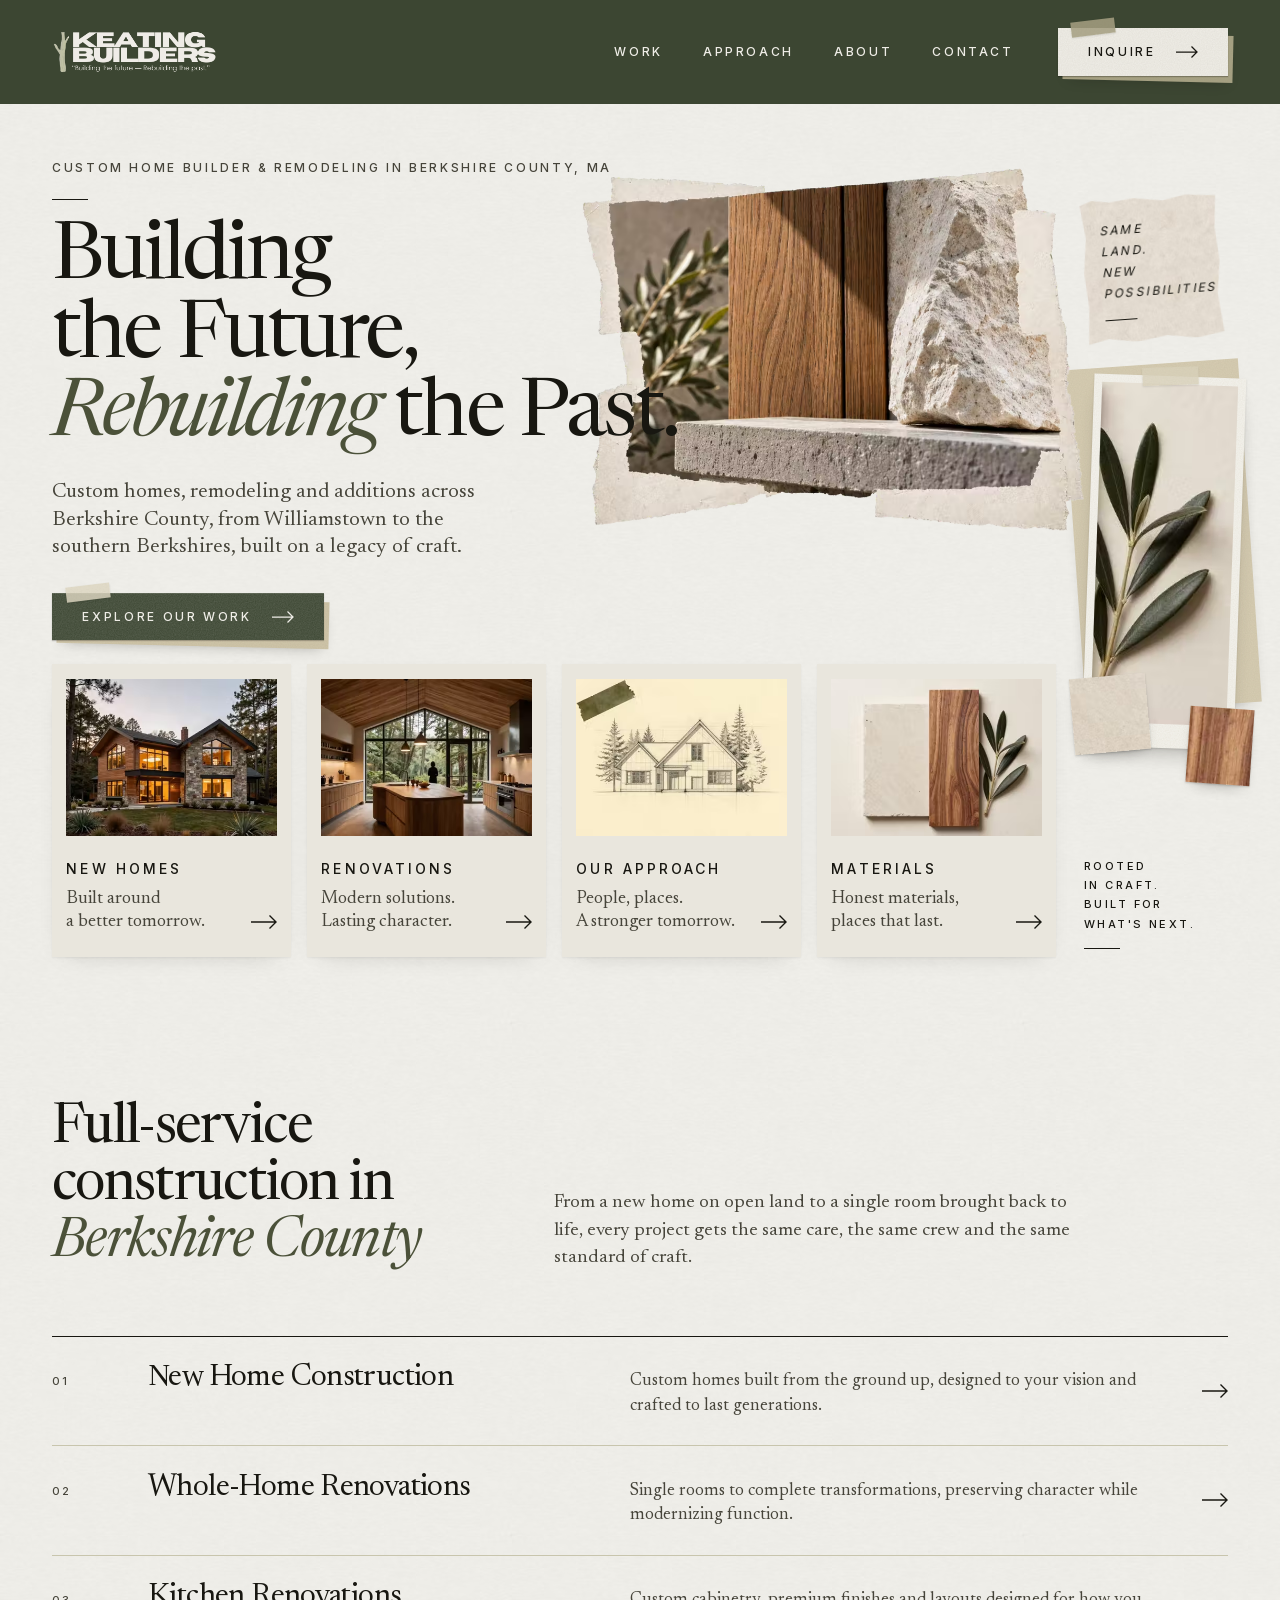
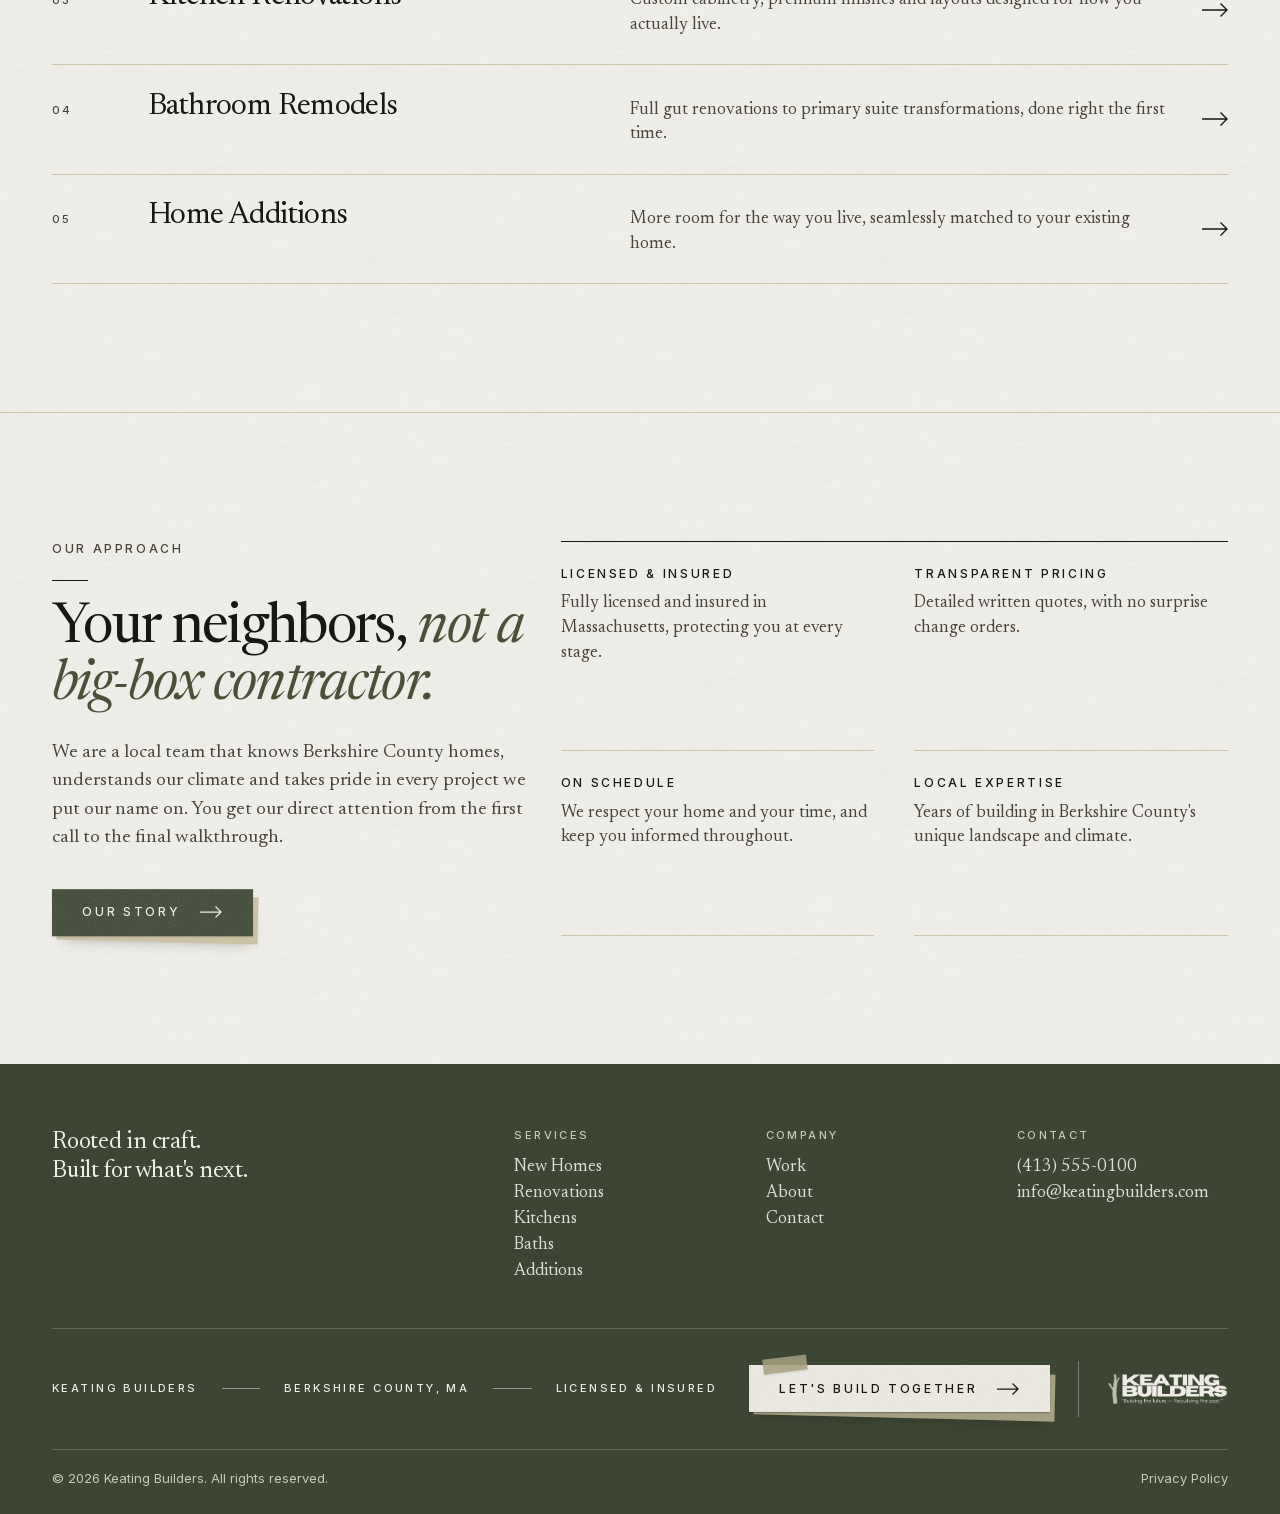
==== commit ced13247: "Turn mobile menu links into torn fibrous paper scraps - Each primary menu link is now a torn scrap o" ====
--- a/index.html
+++ b/index.html
@@ -145,7 +145,8 @@
     .hero__note {
       position: absolute; right: 2%; top: -6%;
       width: 8.5rem; padding: 1.25rem 1.1rem 1.4rem;
-      background: #e6e2d6;
+      background: var(--color-scrap) url('/images/graphics/fibrous-paper.jpg') 0 0 / 256px;
+      background-image: image-set(url('/images/graphics/fibrous-paper.avif') type('image/avif'), url('/images/graphics/fibrous-paper.jpg') type('image/jpeg'));
       clip-path: polygon(0 3%, 9% 0, 22% 2%, 40% 0, 61% 3%, 78% 0, 100% 2%, 98% 24%, 100% 47%, 97% 70%, 100% 97%, 80% 100%, 58% 97%, 36% 100%, 15% 97%, 0 100%, 2% 74%, 0 50%, 3% 26%);
       transform: rotate(-4deg);
       box-shadow: 0 1px 0 rgba(24,23,17,.04);
@@ -283,10 +284,10 @@
   <nav class="mobile-nav" id="mobile-nav" aria-label="Mobile">
     <div class="mobile-nav__inner">
       <ul class="mobile-nav__primary" role="list">
-        <li><a href="/projects.html"><span class="label mobile-nav__num">01</span><span class="mobile-nav__text">Work</span><svg viewBox="0 0 22 12" fill="none" stroke="currentColor" stroke-width="1.25" aria-hidden="true"><path d="M0 6h21M15.5 .5 21 6l-5.5 5.5"/></svg></a></li>
-        <li><a href="/#approach"><span class="label mobile-nav__num">02</span><span class="mobile-nav__text">Approach</span><svg viewBox="0 0 22 12" fill="none" stroke="currentColor" stroke-width="1.25" aria-hidden="true"><path d="M0 6h21M15.5 .5 21 6l-5.5 5.5"/></svg></a></li>
-        <li><a href="/about.html"><span class="label mobile-nav__num">03</span><span class="mobile-nav__text">About</span><svg viewBox="0 0 22 12" fill="none" stroke="currentColor" stroke-width="1.25" aria-hidden="true"><path d="M0 6h21M15.5 .5 21 6l-5.5 5.5"/></svg></a></li>
-        <li><a href="/contact.html"><span class="label mobile-nav__num">04</span><span class="mobile-nav__text">Contact</span><svg viewBox="0 0 22 12" fill="none" stroke="currentColor" stroke-width="1.25" aria-hidden="true"><path d="M0 6h21M15.5 .5 21 6l-5.5 5.5"/></svg></a></li>
+        <li><a href="/projects.html"><span class="mobile-nav__text">Work</span><svg viewBox="0 0 22 12" fill="none" stroke="currentColor" stroke-width="1.25" aria-hidden="true"><path d="M0 6h21M15.5 .5 21 6l-5.5 5.5"/></svg></a></li>
+        <li><a href="/#approach"><span class="mobile-nav__text">Approach</span><svg viewBox="0 0 22 12" fill="none" stroke="currentColor" stroke-width="1.25" aria-hidden="true"><path d="M0 6h21M15.5 .5 21 6l-5.5 5.5"/></svg></a></li>
+        <li><a href="/about.html"><span class="mobile-nav__text">About</span><svg viewBox="0 0 22 12" fill="none" stroke="currentColor" stroke-width="1.25" aria-hidden="true"><path d="M0 6h21M15.5 .5 21 6l-5.5 5.5"/></svg></a></li>
+        <li><a href="/contact.html"><span class="mobile-nav__text">Contact</span><svg viewBox="0 0 22 12" fill="none" stroke="currentColor" stroke-width="1.25" aria-hidden="true"><path d="M0 6h21M15.5 .5 21 6l-5.5 5.5"/></svg></a></li>
       </ul>
 
       <div class="mobile-nav__slip">
--- a/css/site.css
+++ b/css/site.css
@@ -16,6 +16,7 @@
   --color-olive-text: #4b5139;
   --color-stone:      #a7a284;
   --color-rule:       #c8c5ad;
+  --color-scrap:      #e9e5da; /* base tone of the fibrous collage paper */
 
   --font-display: 'Newsreader', Georgia, 'Times New Roman', serif;
   --font-sans:    'Inter', system-ui, -apple-system, sans-serif;
@@ -187,17 +188,42 @@
 .mobile-nav__inner { display: flex; flex-direction: column; gap: 2.5rem; min-height: 100%; max-width: 36rem; }
 .mobile-nav a { text-decoration: none; }
 
-.mobile-nav__primary { list-style: none; padding: 0; border-top: 1px solid rgba(239,237,231,.25); }
-.mobile-nav__primary li { border-bottom: 1px solid rgba(239,237,231,.25); }
+/* Primary links: torn scraps of the same fibrous paper as the hero collage */
+.mobile-nav__primary { list-style: none; padding: 0; display: grid; gap: .8rem; }
+.mobile-nav__primary li { position: relative; filter: drop-shadow(0 6px 8px rgba(0,0,0,.22)); }
+/* lighter fibrous rim peeking past the tear, like the paper edges in the hero collage */
+.mobile-nav__primary li::before {
+  content: ''; position: absolute; inset: -2px -3px -3px -2px; z-index: -1;
+  background: #f5f2ea;
+  clip-path: polygon(0 4%, 9% 0, 21% 5%, 33% 1%, 47% 6%, 60% 0, 73% 4%, 86% 0, 100% 5%, 100% 52%, 99% 100%, 85% 96%, 71% 100%, 57% 95%, 43% 99%, 29% 94%, 15% 100%, 0 97%, 1% 48%);
+  transform: rotate(-.9deg);
+}
+.mobile-nav__primary li:nth-child(even)::before { transform: rotate(.8deg); }
+.mobile-nav__primary li:nth-child(odd)  { margin-right: .6rem; }
+.mobile-nav__primary li:nth-child(even) { margin-left: .6rem; }
 .mobile-nav__primary a {
-  display: grid; grid-template-columns: 2.25rem 1fr auto; align-items: baseline;
-  padding: 1rem 0;
-}
-.mobile-nav__num { font-size: .625rem; color: #c9cbb9; }
-.mobile-nav__text { font-size: clamp(2rem, 1.4rem + 3vw, 2.75rem); line-height: 1.05; letter-spacing: -.03em; }
-.mobile-nav__primary svg { width: 22px; height: 12px; align-self: center; opacity: .7; transition: transform .3s var(--ease), opacity .3s; }
-.mobile-nav__primary a:hover svg, .mobile-nav__primary a:focus-visible svg { transform: translateX(4px); opacity: 1; }
-.mobile-nav__primary a[aria-current="page"] .mobile-nav__text { font-style: italic; color: #d9dcc4; }
+  display: grid; grid-template-columns: 1fr auto; align-items: center; gap: 1rem;
+  padding: 1.05rem 1.35rem 1.15rem;
+  color: var(--color-dark);
+  background: var(--color-scrap) url('/images/graphics/fibrous-paper.jpg') 0 0 / 256px;
+  background-image: image-set(url('/images/graphics/fibrous-paper.avif') type('image/avif'), url('/images/graphics/fibrous-paper.jpg') type('image/jpeg'));
+  clip-path: polygon(0 8%, 6% 2%, 14% 6%, 25% 0, 38% 5%, 52% 1%, 66% 6%, 79% 0, 91% 5%, 100% 1%, 99% 50%, 100% 96%, 88% 100%, 74% 94%, 60% 99%, 45% 95%, 31% 100%, 17% 94%, 5% 99%, 0 93%, 1% 50%);
+  transform: rotate(-.9deg);
+  transition: background-color .25s ease;
+}
+.mobile-nav__primary li:nth-child(even) a {
+  clip-path: polygon(0 2%, 11% 6%, 23% 1%, 35% 5%, 49% 0, 63% 4%, 77% 1%, 89% 6%, 100% 3%, 100% 48%, 99% 98%, 84% 94%, 70% 100%, 56% 96%, 42% 100%, 28% 95%, 14% 99%, 0 96%, 1% 52%);
+  transform: rotate(.8deg);
+}
+.mobile-nav__primary li:nth-child(3) a { transform: rotate(-.4deg); }
+.mobile-nav__primary a:hover { filter: brightness(1.04); }
+/* clip-path would cut off an outline, so the focus ring goes on the unclipped li */
+.mobile-nav__primary a:focus-visible { outline: none; }
+.mobile-nav__primary li:has(a:focus-visible) { outline: 2px solid var(--color-cream); outline-offset: 5px; }
+.mobile-nav__text { font-size: clamp(1.875rem, 1.4rem + 2.6vw, 2.5rem); line-height: 1.05; letter-spacing: -.03em; }
+.mobile-nav__primary svg { width: 22px; height: 12px; color: var(--color-olive); transition: transform .3s var(--ease); }
+.mobile-nav__primary a:hover svg, .mobile-nav__primary a:focus-visible svg { transform: translateX(4px); }
+.mobile-nav__primary a[aria-current="page"] .mobile-nav__text { font-style: italic; color: var(--color-olive-text); }
 
 /* Services: small paper slip */
 .mobile-nav__slip { position: relative; align-self: flex-start; padding: 1.5rem 1.5rem 1.25rem; color: var(--color-dark); background: var(--grain-dark) #f5f3ed; transform: rotate(-1.2deg); box-shadow: 4px 5px 0 #cfc5a9, 0 12px 24px -14px rgba(0,0,0,.5); }
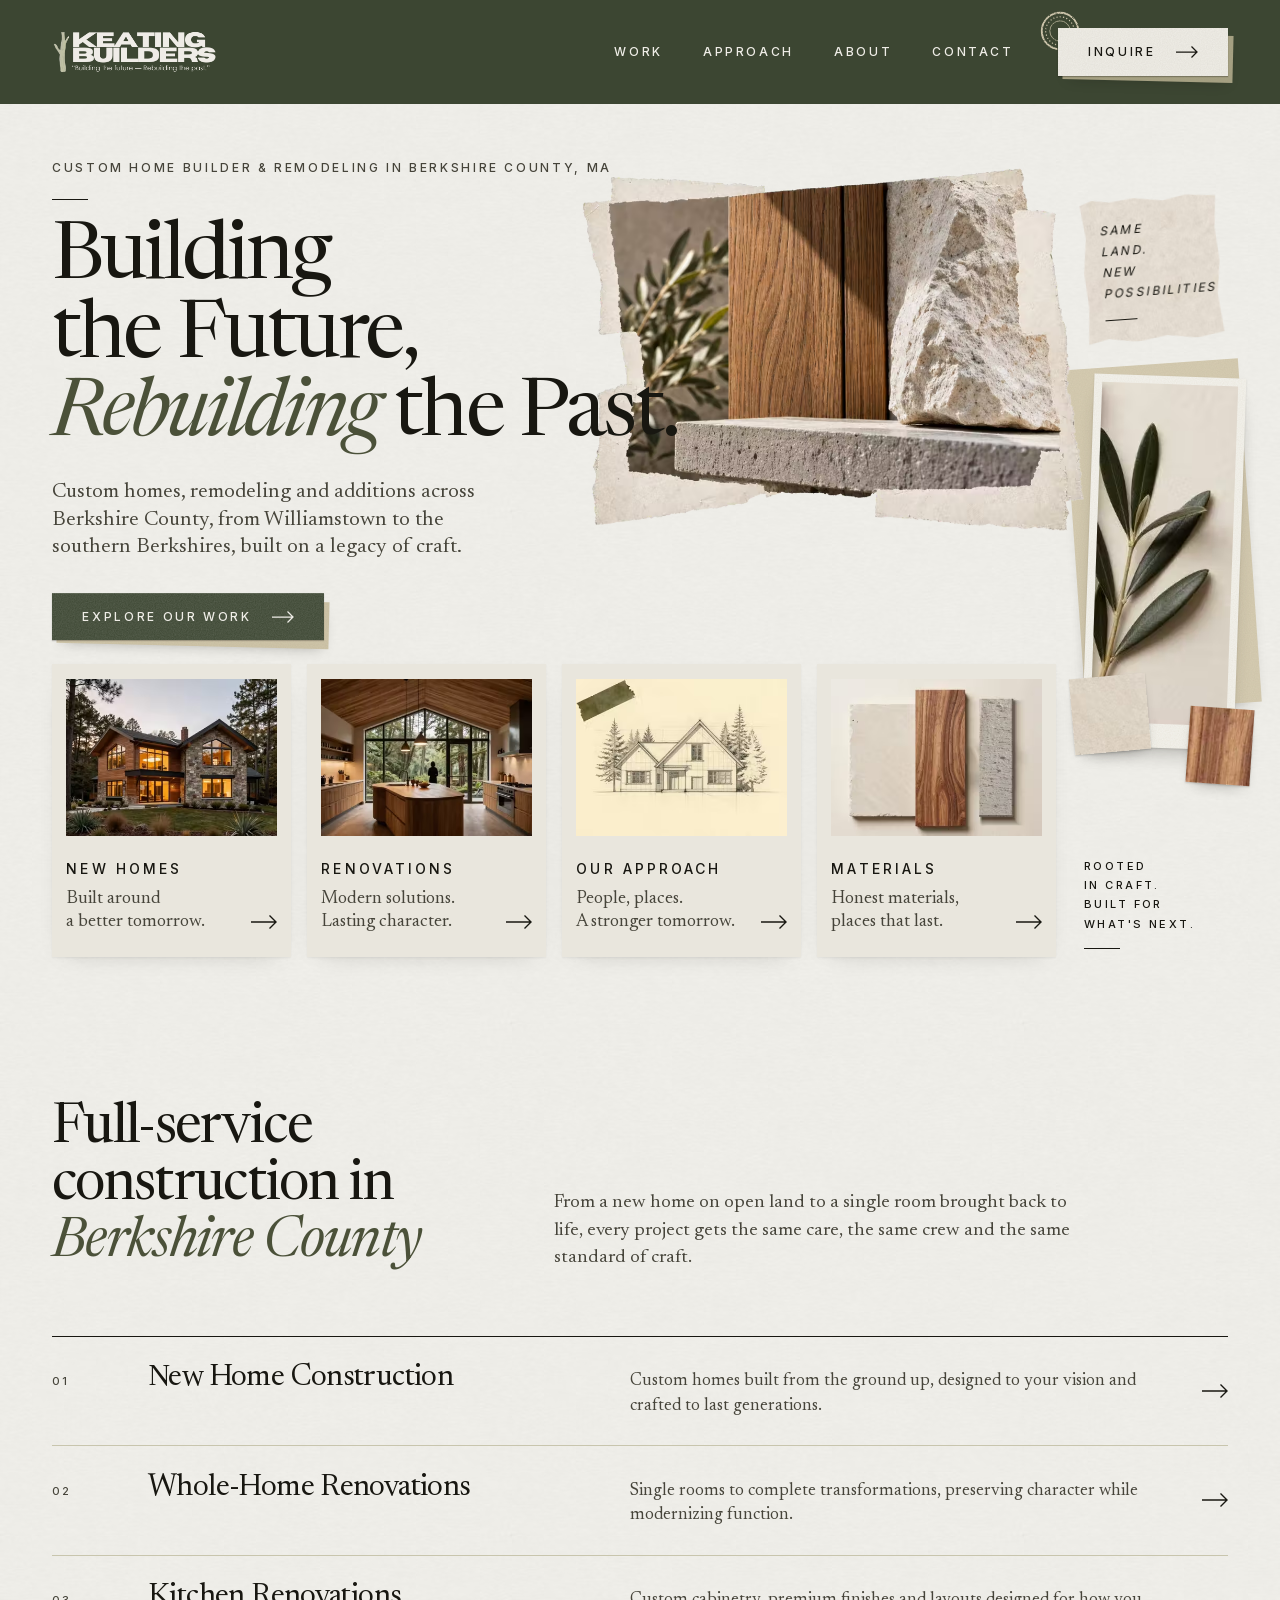
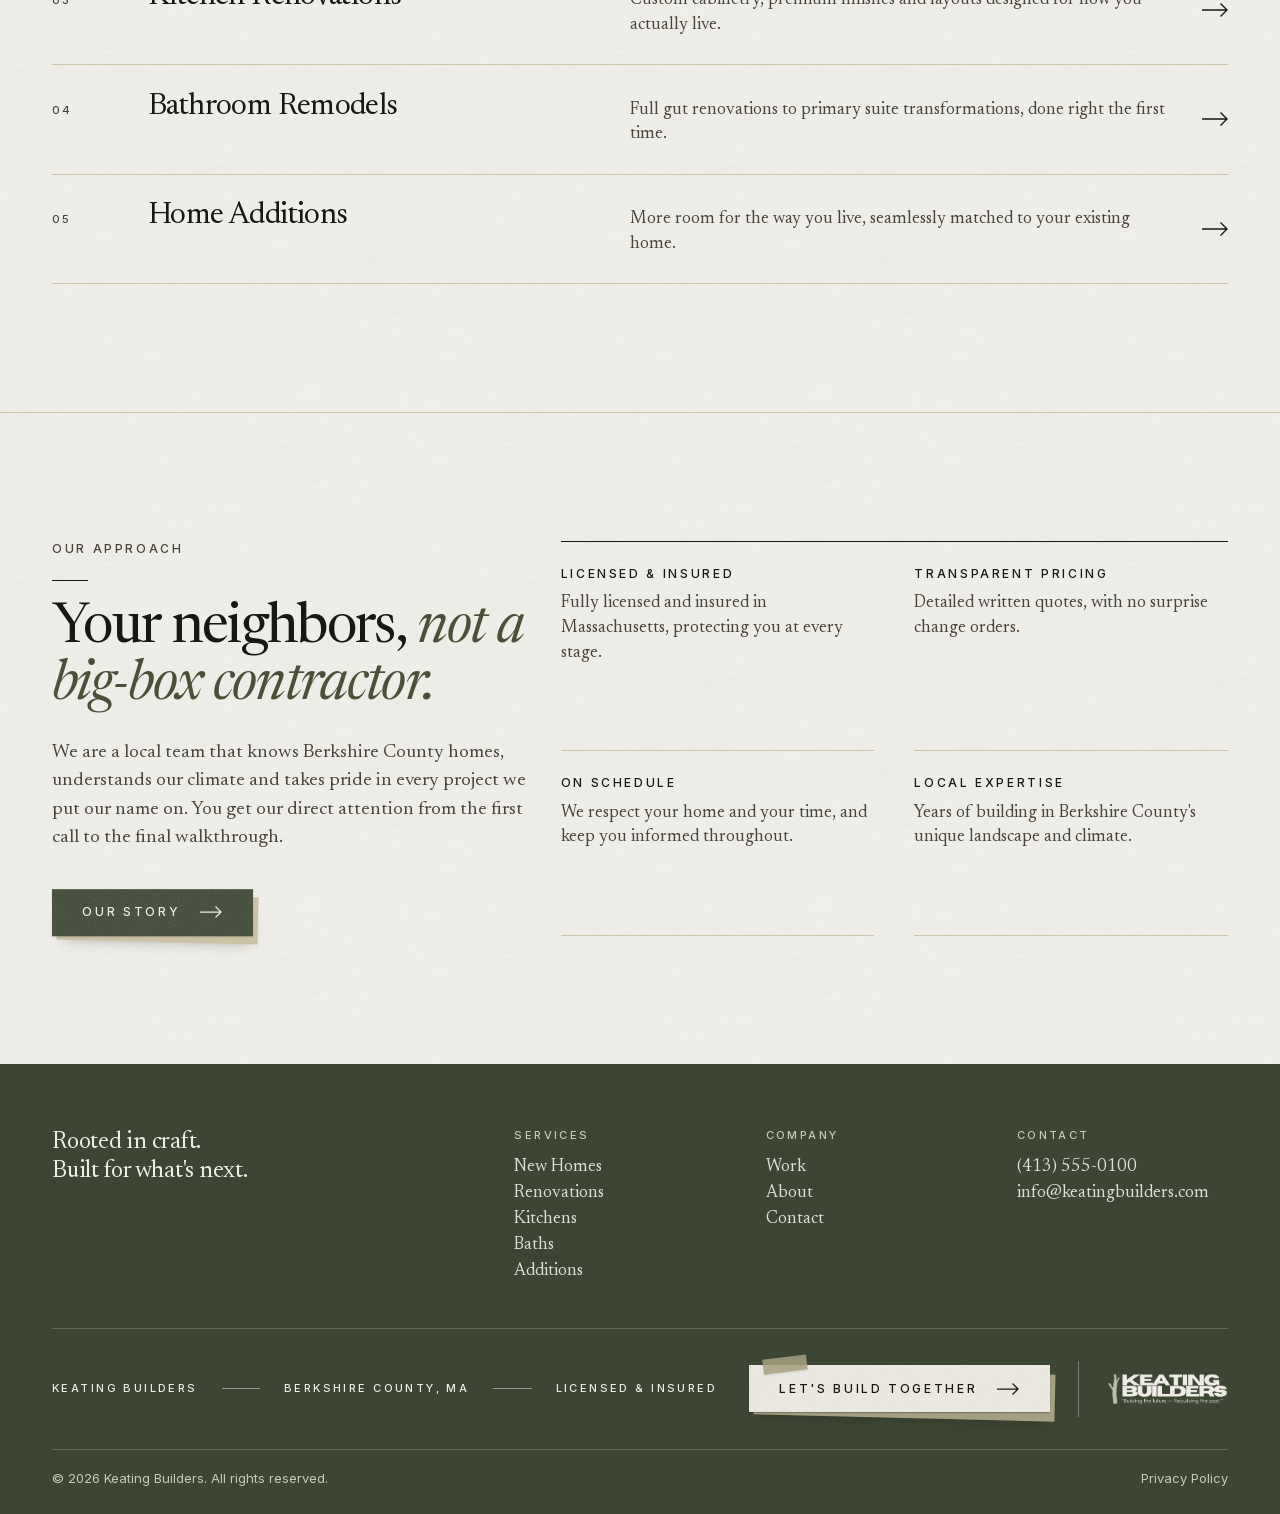
==== commit 4fd34ccd: "Ink seal on nav Inquire, concrete in Materials card, fewer tape accents - Nav and mobile-menu Inquir" ====
--- a/index.html
+++ b/index.html
@@ -198,14 +198,6 @@
         transform: rotate(2deg);
       }
       .sprig__print img { width: 100%; height: auto; }
-      /* tape */
-      .sprig__print::after {
-        content: ''; position: absolute; top: -.55rem; left: 50%;
-        width: 3.5rem; height: 1.1rem; margin-left: -1.75rem;
-        background: var(--grain-dark) rgba(222,214,192,.8);
-        transform: rotate(-4deg);
-        box-shadow: 0 1px 2px rgba(24,23,17,.1);
-      }
       .sprig__swatch {
         position: absolute; object-fit: cover;
         box-shadow: 0 1px 2px rgba(24,23,17,.18), 0 8px 16px -10px rgba(24,23,17,.45);
@@ -271,7 +263,7 @@
       </ul>
     </nav>
 
-    <a href="/contact.html" class="btn btn--light site-header__cta">
+    <a href="/contact.html" class="btn btn--light btn--seal site-header__cta">
       Inquire
       <svg viewBox="0 0 22 12" fill="none" stroke="currentColor" stroke-width="1.25" aria-hidden="true"><path d="M0 6h21M15.5 .5 21 6l-5.5 5.5"/></svg>
     </a>
@@ -280,6 +272,23 @@
       <span class="site-header__toggle-bars" aria-hidden="true"><span></span><span></span><span></span></span>
     </button>
   </header>
+
+  <svg class="ink-defs" aria-hidden="true" focusable="false">
+    <filter id="ink" x="-10%" y="-10%" width="120%" height="120%">
+      <feTurbulence type="fractalNoise" baseFrequency=".9" numOctaves="2" seed="3" result="wobble"/>
+      <feDisplacementMap in="SourceGraphic" in2="wobble" scale="1" xChannelSelector="R" yChannelSelector="G" result="rough"/>
+      <feTurbulence type="fractalNoise" baseFrequency="1.4" numOctaves="1" seed="11" result="grain"/>
+      <feColorMatrix in="grain" type="matrix" values="0 0 0 0 0  0 0 0 0 0  0 0 0 0 0  0 0 0 -3.2 2.65" result="voids"/>
+      <feComposite in="rough" in2="voids" operator="in"/>
+    </filter>
+    <filter id="ink-fine" x="-5%" y="-10%" width="110%" height="120%">
+      <feTurbulence type="fractalNoise" baseFrequency="1.1" numOctaves="1" seed="5" result="wobble"/>
+      <feDisplacementMap in="SourceGraphic" in2="wobble" scale=".45" xChannelSelector="R" yChannelSelector="G" result="rough"/>
+      <feTurbulence type="fractalNoise" baseFrequency="1.6" numOctaves="1" seed="17" result="grain"/>
+      <feColorMatrix in="grain" type="matrix" values="0 0 0 0 0  0 0 0 0 0  0 0 0 0 0  0 0 0 -2.6 2.45" result="voids"/>
+      <feComposite in="rough" in2="voids" operator="in"/>
+    </filter>
+  </svg>
 
   <nav class="mobile-nav" id="mobile-nav" aria-label="Mobile">
     <div class="mobile-nav__inner">
@@ -291,25 +300,22 @@
       </ul>
 
       <div class="mobile-nav__slip">
-        <p class="label">Services</p>
-        <ul role="list">
-          <li><a href="/services/new-homes.html">New Homes</a></li>
-          <li><a href="/services/renovations.html">Renovations</a></li>
-          <li><a href="/services/kitchens.html">Kitchens</a></li>
-          <li><a href="/services/baths.html">Baths</a></li>
-          <li><a href="/services/additions.html">Additions</a></li>
+        <p class="label mobile-nav__svc-label">Services</p>
+        <ul class="mobile-nav__svc" role="list">
+          <li><a href="/services/new-homes.html"><span class="mobile-nav__ink"><svg viewBox="0 0 24 24" fill="none" stroke="currentColor" stroke-width="1.7" stroke-linecap="round" stroke-linejoin="round" aria-hidden="true"><path d="M3.5 11 12 4l8.5 7"/><path d="M6 9.5V20h12V9.5"/><path d="M10 20v-5h4v5"/></svg><span>New Homes</span></span></a></li>
+          <li><a href="/services/renovations.html"><span class="mobile-nav__ink"><svg viewBox="0 0 24 24" fill="none" stroke="currentColor" stroke-width="1.7" stroke-linecap="round" stroke-linejoin="round" aria-hidden="true"><path d="m5 19.5 8.2-8.2"/><path d="m10.6 8.6 4.3-4.3 5 5-2 2-2.6-2.6-2.4 2.4z"/></svg><span>Renovations</span></span></a></li>
+          <li><a href="/services/kitchens.html"><span class="mobile-nav__ink"><svg viewBox="0 0 24 24" fill="none" stroke="currentColor" stroke-width="1.7" stroke-linecap="round" stroke-linejoin="round" aria-hidden="true"><path d="M3.5 13h17"/><path d="M5 13v1.2a4.8 4.8 0 0 0 4.8 4.8h4.4a4.8 4.8 0 0 0 4.8-4.8V13"/><path d="M12 13V7.5a2.5 2.5 0 0 1 5 0v.8"/></svg><span>Kitchens</span></span></a></li>
+          <li><a href="/services/baths.html"><span class="mobile-nav__ink"><svg viewBox="0 1 24 24" fill="none" stroke="currentColor" stroke-width="1.7" stroke-linecap="round" stroke-linejoin="round" aria-hidden="true"><path d="M3 12h18"/><path d="M4.5 12v1.8A5.2 5.2 0 0 0 9.7 19h4.6a5.2 5.2 0 0 0 5.2-5.2V12"/><path d="m8 19-1 2m10-2 1 2"/><path d="M6.5 12V7a2 2 0 0 1 4 0"/></svg><span>Baths</span></span></a></li>
+          <li><a href="/services/additions.html"><span class="mobile-nav__ink"><svg viewBox="0 1.5 24 24" fill="none" stroke="currentColor" stroke-width="1.7" stroke-linecap="round" stroke-linejoin="round" aria-hidden="true"><path d="M2.5 20h19"/><path d="M4 20v-8.5l5.5-4.5 5.5 4.5V20"/><path d="M15 20h5.5v-6H15"/><path d="M17.75 15.5v3M16.25 17h3"/></svg><span>Additions</span></span></a></li>
         </ul>
       </div>
 
       <div class="mobile-nav__foot">
-        <a href="/contact.html" class="btn btn--light">
+        <a href="/contact.html" class="btn btn--light btn--seal">
           Inquire
           <svg viewBox="0 0 22 12" fill="none" stroke="currentColor" stroke-width="1.25" aria-hidden="true"><path d="M0 6h21M15.5 .5 21 6l-5.5 5.5"/></svg>
         </a>
-        <p class="mobile-nav__contact">
-          <a href="tel:+14135550100">(413) 555-0100</a>
-          <a href="mailto:info@keatingbuilders.com">info@keatingbuilders.com</a>
-        </p>
+        <a class="mobile-nav__phone" href="tel:+14135550100">(413) 555-0100</a>
       </div>
     </div>
   </nav>
@@ -331,7 +337,7 @@
             Custom homes, remodeling and additions across Berkshire County, from Williamstown to the southern Berkshires, built on a legacy of craft.
           </p>
           <div class="hero__actions rise rise--4">
-            <a href="/projects.html" class="btn">
+            <a href="/projects.html" class="btn btn--no-tape">
               Explore our work
               <svg viewBox="0 0 22 12" fill="none" stroke="currentColor" stroke-width="1.25" aria-hidden="true"><path d="M0 6h21M15.5 .5 21 6l-5.5 5.5"/></svg>
             </a>
@@ -423,8 +429,8 @@
             <a class="card" href="/projects.html">
               <div class="card__media">
                 <picture>
-                  <source type="image/avif" srcset="/images/photos/limestone-walnut-building-materials-400w.avif 400w, /images/photos/limestone-walnut-building-materials-768w.avif 768w" sizes="(min-width: 1100px) 22vw, (min-width: 640px) 46vw, 92vw">
-                  <img src="/images/photos/limestone-walnut-building-materials.jpg" alt="Limestone tile, walnut plank and olive leaves, natural building materials" width="768" height="576" loading="lazy">
+                  <source type="image/avif" srcset="/images/photos/limestone-walnut-concrete-building-materials-400w.avif 400w, /images/photos/limestone-walnut-concrete-building-materials-768w.avif 768w" sizes="(min-width: 1100px) 22vw, (min-width: 640px) 46vw, 92vw">
+                  <img src="/images/photos/limestone-walnut-concrete-building-materials.jpg" alt="Limestone tile, walnut plank and concrete slab, natural building materials" width="768" height="576" loading="lazy">
                 </picture>
               </div>
               <h3 class="label card__title">Materials</h3>
--- a/css/site.css
+++ b/css/site.css
@@ -101,6 +101,17 @@
 .btn--light::after { background: var(--grain-dark) var(--color-stone); }
 .btn--light::before { background: var(--grain-dark) rgba(167,162,132,.85); }
 .btn--no-tape::before { display: none; }
+/* Ink seal tucked behind the face and the kraft sheet, peeking out where the tape would be; turns slowly.
+   z-index -2 sits under the backing sheet (-1); the button itself has no z-index, so both stay behind the face. */
+.btn--seal::before {
+  top: -1.15rem; left: -1.15rem; width: 2.6rem; height: 2.6rem; z-index: -2;
+  background: url("data:image/svg+xml,%3Csvg xmlns='http://www.w3.org/2000/svg' viewBox='0 0 40 40' fill='none' stroke='%23dcd2b8'%3E%3Ccircle cx='20' cy='20' r='17.2' stroke-width='1.8'/%3E%3Ccircle cx='20' cy='20' r='13.4' stroke-width='1.3' stroke-dasharray='.1 3.05' stroke-linecap='round'/%3E%3Ccircle cx='20' cy='20' r='9.6' stroke-width='.7'/%3E%3C/svg%3E") center / contain no-repeat;
+  box-shadow: none; transform: none;
+  opacity: .9; filter: url(#ink);
+  animation: seal-turn 30s linear infinite;
+}
+@keyframes seal-turn { to { transform: rotate(360deg); } }
+@media (prefers-reduced-motion: reduce) { .btn--seal::before { animation: none; } }
 
 /* ─── Header ─── */
 .site-header {
@@ -175,66 +186,116 @@
 .nav-lock { overflow: hidden; }
 .nav-lock .site-header { position: fixed; top: 0; left: 0; right: 0; }
 .mobile-nav {
-  position: fixed; inset: 0; z-index: 15;
+  position: fixed; inset: 0 0 auto 0; z-index: 15;
+  height: 100vh;
+  height: 100dvh; /* dynamic viewport: excludes the mobile browser's URL bar */
   display: none;
   overflow-y: auto; overscroll-behavior: contain;
-  padding: calc(var(--header-h) + 1.75rem) var(--gutter) 2.5rem;
+  padding: calc(var(--header-h) + 1rem) var(--gutter) calc(.75rem + env(safe-area-inset-bottom));
   color: var(--color-cream);
   background: var(--grain-light) var(--color-olive);
   clip-path: inset(0 0 100% 0);
   transition: clip-path .5s var(--ease);
 }
 .mobile-nav.is-open { clip-path: inset(0 0 0 0); }
-.mobile-nav__inner { display: flex; flex-direction: column; gap: 2.5rem; min-height: 100%; max-width: 36rem; }
+.mobile-nav__inner { display: flex; flex-direction: column; gap: 1.25rem; min-height: 100%; max-width: 36rem; }
 .mobile-nav a { text-decoration: none; }
 
 /* Primary links: torn scraps of the same fibrous paper as the hero collage */
-.mobile-nav__primary { list-style: none; padding: 0; display: grid; gap: .8rem; }
-.mobile-nav__primary li { position: relative; filter: drop-shadow(0 6px 8px rgba(0,0,0,.22)); }
-/* lighter fibrous rim peeking past the tear, like the paper edges in the hero collage */
-.mobile-nav__primary li::before {
-  content: ''; position: absolute; inset: -2px -3px -3px -2px; z-index: -1;
-  background: #f5f2ea;
-  clip-path: polygon(0 4%, 9% 0, 21% 5%, 33% 1%, 47% 6%, 60% 0, 73% 4%, 86% 0, 100% 5%, 100% 52%, 99% 100%, 85% 96%, 71% 100%, 57% 95%, 43% 99%, 29% 94%, 15% 100%, 0 97%, 1% 48%);
-  transform: rotate(-.9deg);
-}
-.mobile-nav__primary li:nth-child(even)::before { transform: rotate(.8deg); }
+.mobile-nav__primary { list-style: none; padding: 0; display: grid; gap: .5rem; }
+.mobile-nav__primary li { filter: drop-shadow(0 5px 7px rgba(0,0,0,.2)); }
 .mobile-nav__primary li:nth-child(odd)  { margin-right: .6rem; }
 .mobile-nav__primary li:nth-child(even) { margin-left: .6rem; }
 .mobile-nav__primary a {
   display: grid; grid-template-columns: 1fr auto; align-items: center; gap: 1rem;
-  padding: 1.05rem 1.35rem 1.15rem;
+  padding: .75rem 1.25rem .85rem;
   color: var(--color-dark);
   background: var(--color-scrap) url('/images/graphics/fibrous-paper.jpg') 0 0 / 256px;
   background-image: image-set(url('/images/graphics/fibrous-paper.avif') type('image/avif'), url('/images/graphics/fibrous-paper.jpg') type('image/jpeg'));
-  clip-path: polygon(0 8%, 6% 2%, 14% 6%, 25% 0, 38% 5%, 52% 1%, 66% 6%, 79% 0, 91% 5%, 100% 1%, 99% 50%, 100% 96%, 88% 100%, 74% 94%, 60% 99%, 45% 95%, 31% 100%, 17% 94%, 5% 99%, 0 93%, 1% 50%);
+  clip-path: polygon(0% 1.9%, 2.5% 1.4%, 5% 1.5%, 7.5% 0.8%, 10% 0.1%, 12.5% 1.0%, 15% 1.3%, 17.5% 1.7%, 20% 2.0%, 22.5% 0.8%, 25% 0.5%, 27.5% 0.7%, 30% 0.6%, 32.5% 1.7%, 35% 1.7%, 37.5% 1.1%, 40% 1.3%, 42.5% 0.6%, 45% 0.5%, 47.5% 1.2%, 50% 0.9%, 52.5% 1.6%, 55% 1.8%, 57.5% 0.9%, 60% 1.0%, 62.5% 0.4%, 65% 0.4%, 67.5% 1.7%, 70% 1.6%, 72.5% 1.6%, 75% 1.3%, 77.5% 0.1%, 80% 0.6%, 82.5% 1.1%, 85% 1.2%, 87.5% 2.0%, 90% 1.3%, 92.5% 0.8%, 95% 1.0%, 97.5% 0.4%, 100% 0.9%, 99.6% 50%, 100% 98.4%, 97.5% 98.5%, 95% 99.4%, 92.5% 99.1%, 90% 99.5%, 87.5% 99.2%, 85% 98.1%, 82.5% 98.4%, 80% 98.6%, 77.5% 99.0%, 75% 100.0%, 72.5% 99.3%, 70% 98.6%, 67.5% 98.5%, 65% 98.0%, 62.5% 98.9%, 60% 99.5%, 57.5% 99.1%, 55% 99.4%, 52.5% 98.8%, 50% 98.3%, 47.5% 98.8%, 45% 98.5%, 42.5% 99.0%, 40% 99.7%, 37.5% 99.1%, 35% 99.1%, 32.5% 98.6%, 30% 97.9%, 27.5% 98.8%, 25% 99.2%, 22.5% 99.5%, 20% 99.8%, 17.5% 98.5%, 15% 98.2%, 12.5% 98.5%, 10% 98.5%, 7.5% 99.6%, 5% 99.6%, 2.5% 98.9%, 0% 99.0%, 0.4% 50%);
   transform: rotate(-.9deg);
   transition: background-color .25s ease;
 }
 .mobile-nav__primary li:nth-child(even) a {
-  clip-path: polygon(0 2%, 11% 6%, 23% 1%, 35% 5%, 49% 0, 63% 4%, 77% 1%, 89% 6%, 100% 3%, 100% 48%, 99% 98%, 84% 94%, 70% 100%, 56% 96%, 42% 100%, 28% 95%, 14% 99%, 0 96%, 1% 52%);
+  clip-path: polygon(0% 0.7%, 2.5% 0.4%, 5% 0.6%, 7.5% 1.9%, 10% 1.7%, 12.5% 1.4%, 15% 1.2%, 17.5% 0.2%, 20% 0.7%, 22.5% 1.2%, 25% 1.1%, 27.5% 1.8%, 30% 1.4%, 32.5% 0.9%, 35% 1.1%, 37.5% 0.4%, 40% 0.7%, 42.5% 1.5%, 45% 1.4%, 47.5% 1.8%, 50% 1.3%, 52.5% 0.2%, 55% 0.6%, 57.5% 0.8%, 60% 1.3%, 62.5% 2.2%, 65% 1.3%, 67.5% 0.9%, 70% 0.7%, 72.5% 0.3%, 75% 1.3%, 77.5% 1.6%, 80% 1.3%, 82.5% 1.7%, 85% 0.9%, 87.5% 0.6%, 90% 1.0%, 92.5% 0.6%, 95% 1.3%, 97.5% 1.9%, 100% 1.3%, 99.6% 50%, 100% 98.1%, 97.5% 98.9%, 95% 98.9%, 92.5% 99.2%, 90% 99.8%, 87.5% 98.9%, 85% 98.5%, 82.5% 98.4%, 80% 98.1%, 77.5% 99.3%, 75% 99.7%, 72.5% 99.2%, 70% 99.2%, 67.5% 98.2%, 65% 98.1%, 62.5% 99.0%, 60% 99.0%, 57.5% 99.5%, 55% 99.4%, 52.5% 98.5%, 50% 98.8%, 47.5% 98.5%, 45% 98.4%, 42.5% 99.3%, 40% 99.2%, 37.5% 99.3%, 35% 99.4%, 32.5% 98.2%, 30% 98.3%, 27.5% 98.6%, 25% 98.8%, 22.5% 99.9%, 20% 99.5%, 17.5% 98.7%, 15% 98.6%, 12.5% 98.0%, 10% 98.7%, 7.5% 99.6%, 5% 99.2%, 2.5% 99.4%, 0% 98.9%, 0.4% 50%);
   transform: rotate(.8deg);
 }
 .mobile-nav__primary li:nth-child(3) a { transform: rotate(-.4deg); }
 .mobile-nav__primary a:hover { filter: brightness(1.04); }
+/* Optional lighter torn rim behind each scrap (echoes the collage's paper edges). Off by default;
+   enable by adding .mobile-nav--rim to #mobile-nav. */
+.mobile-nav--rim .mobile-nav__primary li { position: relative; }
+.mobile-nav--rim .mobile-nav__primary li::before {
+  content: ''; position: absolute; inset: -2px -2px -3px -2px; z-index: -1;
+  background: #f3efe6;
+  clip-path: polygon(0% 2.6%, 2.5% 2.6%, 5% 1.3%, 7.5% 1.3%, 10% 0.4%, 12.5% 0.9%, 15% 2.6%, 17.5% 2.3%, 20% 2.3%, 22.5% 1.7%, 25% 0.2%, 27.5% 1.1%, 30% 1.6%, 32.5% 1.8%, 35% 2.8%, 37.5% 1.8%, 40% 1.3%, 42.5% 1.5%, 45% 0.6%, 47.5% 1.4%, 50% 2.1%, 52.5% 1.9%, 55% 2.7%, 57.5% 1.7%, 60% 0.5%, 62.5% 1.1%, 65% 0.8%, 67.5% 2.0%, 70% 3.1%, 72.5% 1.9%, 75% 1.5%, 77.5% 0.8%, 80% 0.3%, 82.5% 2.0%, 85% 2.2%, 87.5% 2.1%, 90% 2.4%, 92.5% 1.0%, 95% 1.0%, 97.5% 1.4%, 100% 0.9%, 99.6% 50%, 100% 98.7%, 97.5% 97.9%, 95% 98.0%, 92.5% 97.2%, 90% 98.5%, 87.5% 99.6%, 85% 99.0%, 82.5% 99.1%, 80% 97.7%, 77.5% 96.9%, 75% 98.3%, 72.5% 98.5%, 70% 99.2%, 67.5% 99.5%, 65% 98.0%, 62.5% 98.0%, 60% 97.9%, 57.5% 97.6%, 55% 98.9%, 52.5% 98.9%, 50% 98.8%, 47.5% 99.2%, 45% 97.8%, 42.5% 97.5%, 40% 98.0%, 37.5% 97.9%, 35% 99.5%, 32.5% 99.6%, 30% 98.3%, 27.5% 98.1%, 25% 97.1%, 22.5% 97.6%, 20% 99.3%, 17.5% 99.0%, 15% 99.2%, 12.5% 98.7%, 10% 97.3%, 7.5% 98.0%, 5% 98.2%, 2.5% 98.2%, 0% 99.4%, 0.4% 50%);
+  transform: rotate(-.9deg);
+}
+.mobile-nav--rim .mobile-nav__primary li:nth-child(even)::before { transform: rotate(.8deg); }
+.mobile-nav--rim .mobile-nav__primary li:nth-child(3)::before { transform: rotate(-.4deg); }
 /* clip-path would cut off an outline, so the focus ring goes on the unclipped li */
 .mobile-nav__primary a:focus-visible { outline: none; }
 .mobile-nav__primary li:has(a:focus-visible) { outline: 2px solid var(--color-cream); outline-offset: 5px; }
-.mobile-nav__text { font-size: clamp(1.875rem, 1.4rem + 2.6vw, 2.5rem); line-height: 1.05; letter-spacing: -.03em; }
+.mobile-nav__text { font-size: clamp(1.625rem, 1.2rem + 2vw, 2.125rem); line-height: 1.05; letter-spacing: -.03em; }
 .mobile-nav__primary svg { width: 22px; height: 12px; color: var(--color-olive); transition: transform .3s var(--ease); }
 .mobile-nav__primary a:hover svg, .mobile-nav__primary a:focus-visible svg { transform: translateX(4px); }
 .mobile-nav__primary a[aria-current="page"] .mobile-nav__text { font-style: italic; color: var(--color-olive-text); }
 
-/* Services: small paper slip */
-.mobile-nav__slip { position: relative; align-self: flex-start; padding: 1.5rem 1.5rem 1.25rem; color: var(--color-dark); background: var(--grain-dark) #f5f3ed; transform: rotate(-1.2deg); box-shadow: 4px 5px 0 #cfc5a9, 0 12px 24px -14px rgba(0,0,0,.5); }
-.mobile-nav__slip p { font-size: .625rem; color: var(--color-ink-soft); }
-.mobile-nav__slip ul { list-style: none; padding: 0; margin-top: .75rem; display: grid; grid-template-columns: repeat(2, auto); gap: .45rem 2rem; }
-.mobile-nav__slip a { font-size: 1.125rem; }
-.mobile-nav__slip a:hover { text-decoration: underline; text-underline-offset: 3px; }
-.mobile-nav__slip :focus-visible { outline-color: var(--color-olive); }
-
-.mobile-nav__foot { margin-top: auto; display: grid; gap: 1.5rem; justify-items: start; }
-.mobile-nav__contact { display: grid; gap: .3rem; font-size: 1.125rem; }
+/* Services: level kraft discs with ink-stamped ring, icon and label, 3 over 2 */
+.ink-defs { position: absolute; width: 0; height: 0; overflow: hidden; }
+.mobile-nav__slip { text-align: center; }
+.mobile-nav__svc-label { display: flex; align-items: center; justify-content: center; gap: .75rem; font-size: .625rem; color: #c9cbb9; }
+.mobile-nav__svc-label::before, .mobile-nav__svc-label::after { content: ''; width: 1.75rem; height: 1px; background: rgba(239,237,231,.35); }
+.mobile-nav__svc {
+  list-style: none; padding: 0; margin: .8rem auto 0;
+  max-width: calc(3 * 5.5rem + 2 * .9rem); /* always 3 over 2 */
+  display: flex; flex-wrap: wrap; justify-content: center; gap: .55rem .9rem;
+}
+.mobile-nav__svc a {
+  position: relative;
+  display: flex; align-items: center; justify-content: center;
+  width: 5.5rem; aspect-ratio: 1; border-radius: 50%;
+  background: var(--grain-dark) #d2c4a2;
+  box-shadow: 0 6px 10px -5px rgba(0,0,0,.45);
+  transition: transform .3s var(--ease), background-color .25s ease;
+}
+/* Everything printed on the disc is "ink": olive, multiplied into the kraft, roughened by the #ink SVG filter */
+.mobile-nav__svc a::after { /* stamped seal ring */
+  content: ''; position: absolute; inset: 5px; border-radius: 50%;
+  border: 1.5px solid #3a4530; opacity: .8; mix-blend-mode: multiply; filter: url(#ink);
+}
+.mobile-nav__ink {
+  position: relative; top: -1.5px; /* optical centring: visible ink sits a hair above true centre */
+  display: flex; flex-direction: column; align-items: center; gap: 0;
+  color: #3a4530; opacity: .92; mix-blend-mode: multiply;
+}
+.mobile-nav__ink svg { filter: url(#ink); }
+.mobile-nav__ink span { filter: url(#ink-fine); }
+.mobile-nav__svc a:hover { background-color: #dccfae; transform: translateY(-2px); }
+.mobile-nav__svc a:focus-visible { outline: 2px solid var(--color-cream); outline-offset: 3px; }
+/* Icon + label kept compact so the label sits high enough to clear the inner ring
+   (checked: "Renovations", the longest, keeps ~4px clearance at its corners) */
+.mobile-nav__svc svg { width: 1.7rem; height: 1.7rem; }
+.mobile-nav__svc span { font-size: .6875rem; font-style: italic; line-height: 1.1; letter-spacing: -.02em; }
+@media (max-width: 359px) { .mobile-nav__svc { max-width: calc(3 * 5.5rem + 2 * .6rem); column-gap: .6rem; } }
+/* Short phones (e.g. iPhone SE with Safari bars): compact everything so the menu still fits above the URL bar */
+@media (max-height: 600px) {
+  .mobile-nav { padding-top: calc(var(--header-h) + .75rem); }
+  .mobile-nav__inner { gap: .8rem; }
+  .mobile-nav__primary { gap: .4rem; }
+  .mobile-nav__primary a { padding: .5rem 1.2rem .55rem; }
+  .mobile-nav__text { font-size: 1.5rem; }
+  .mobile-nav__svc { max-width: calc(3 * 5rem + 2 * .9rem); margin-top: .25rem; gap: .4rem .9rem; }
+  .mobile-nav__svc a { width: 5rem; }
+  .mobile-nav__svc svg { width: 1.3rem; height: 1.3rem; }
+  .mobile-nav__svc span { font-size: .6rem; }
+}
+
+/* bottom padding keeps the button's tilted backing sheet inside the panel (no phantom scroll) */
+.mobile-nav__foot { margin-top: auto; display: flex; flex-wrap: wrap; align-items: center; justify-content: center; gap: .75rem 1.25rem; padding-bottom: .5rem; }
+.mobile-nav__foot .btn { padding-left: 1.5rem; padding-right: 1.5rem; }
+.mobile-nav__phone { font-size: 1.1875rem; letter-spacing: -.01em; white-space: nowrap; }
+.mobile-nav__phone:hover { text-decoration: underline; text-underline-offset: 3px; }
 
 /* Staggered entrance for the menu contents */
 .mobile-nav__primary li, .mobile-nav__slip, .mobile-nav__foot { opacity: 0; transform: translateY(14px); transition: opacity .5s ease, transform .6s var(--ease); }
@@ -243,8 +304,7 @@
 .mobile-nav.is-open .mobile-nav__primary li:nth-child(2) { transition-delay: .18s; }
 .mobile-nav.is-open .mobile-nav__primary li:nth-child(3) { transition-delay: .26s; }
 .mobile-nav.is-open .mobile-nav__primary li:nth-child(4) { transition-delay: .34s; }
-.mobile-nav.is-open .mobile-nav__slip { transition-delay: .42s; transform: rotate(-1.2deg); }
-.mobile-nav__slip { transform: translateY(14px) rotate(-1.2deg); }
+.mobile-nav.is-open .mobile-nav__slip { transition-delay: .42s; }
 .mobile-nav.is-open .mobile-nav__foot { transition-delay: .5s; }
 @media (prefers-reduced-motion: reduce) {
   .mobile-nav, .mobile-nav * , .site-header__toggle-bars > span { transition: none !important; }
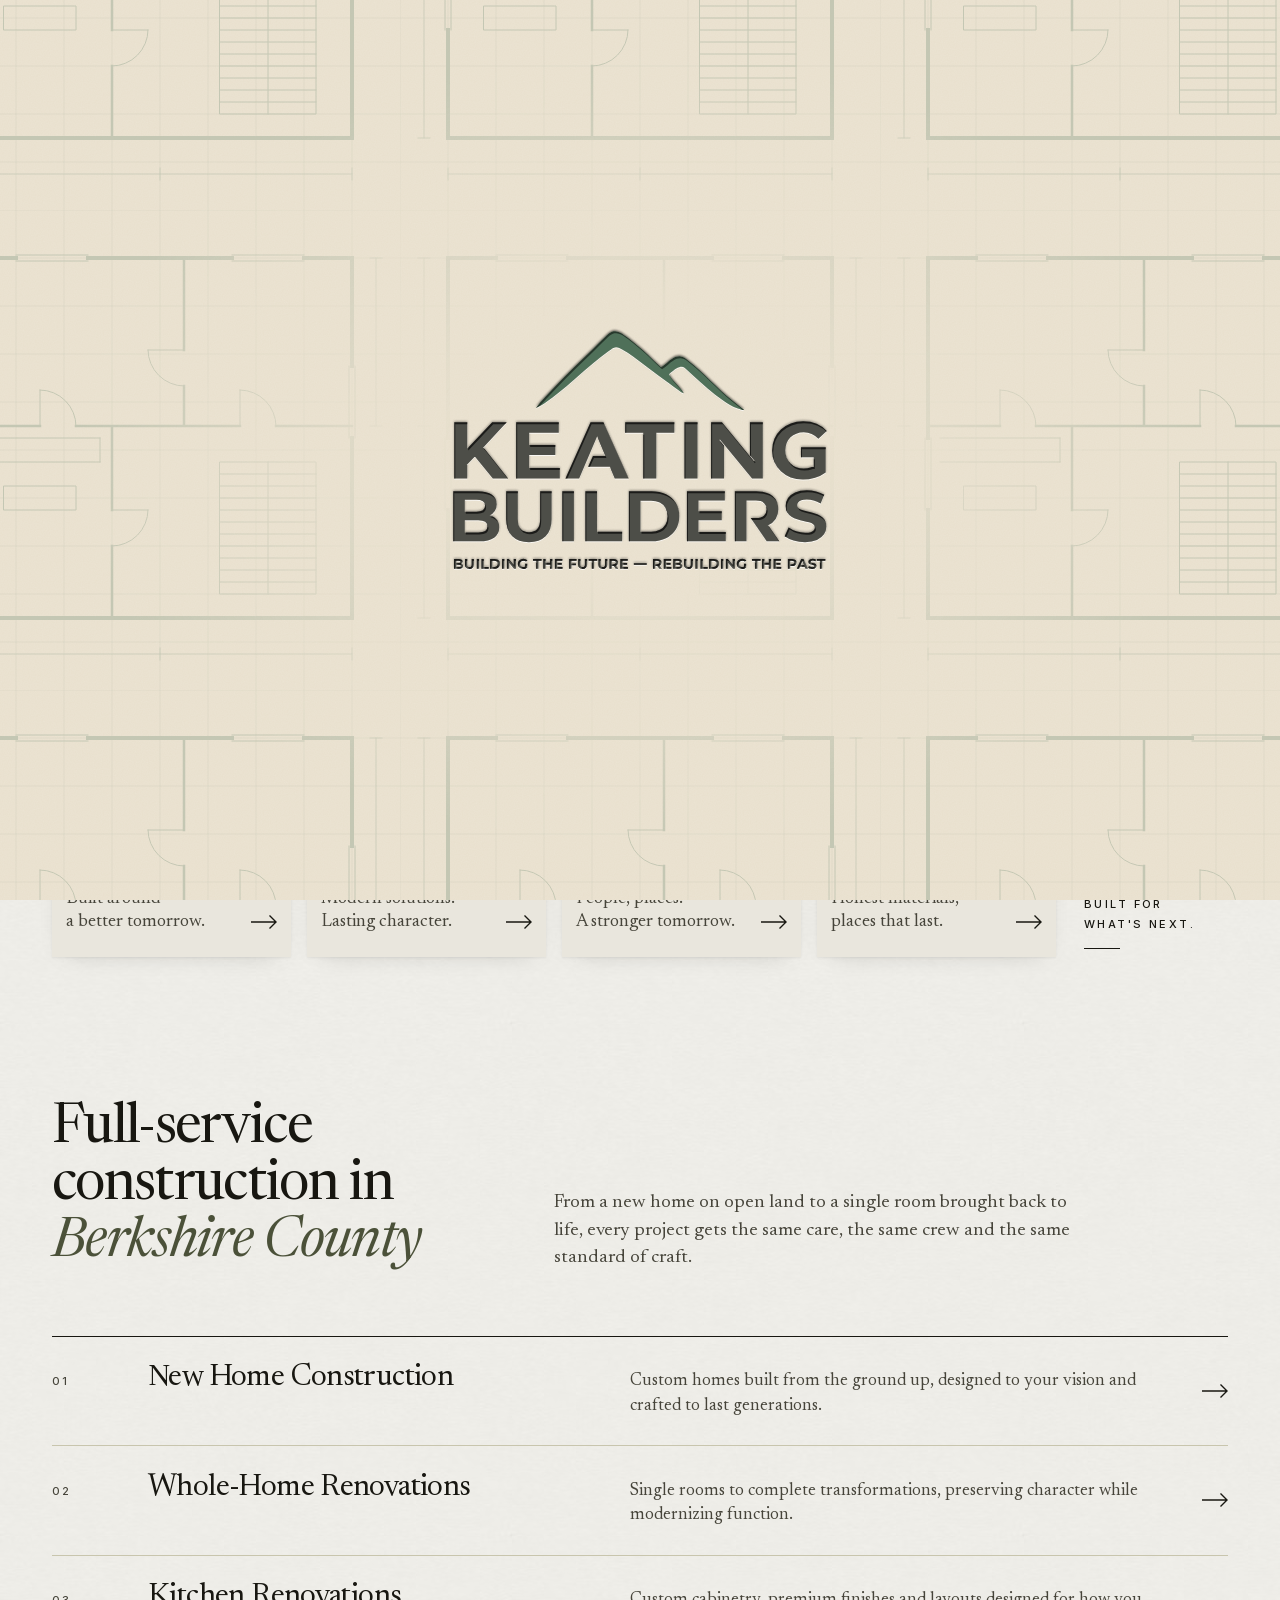
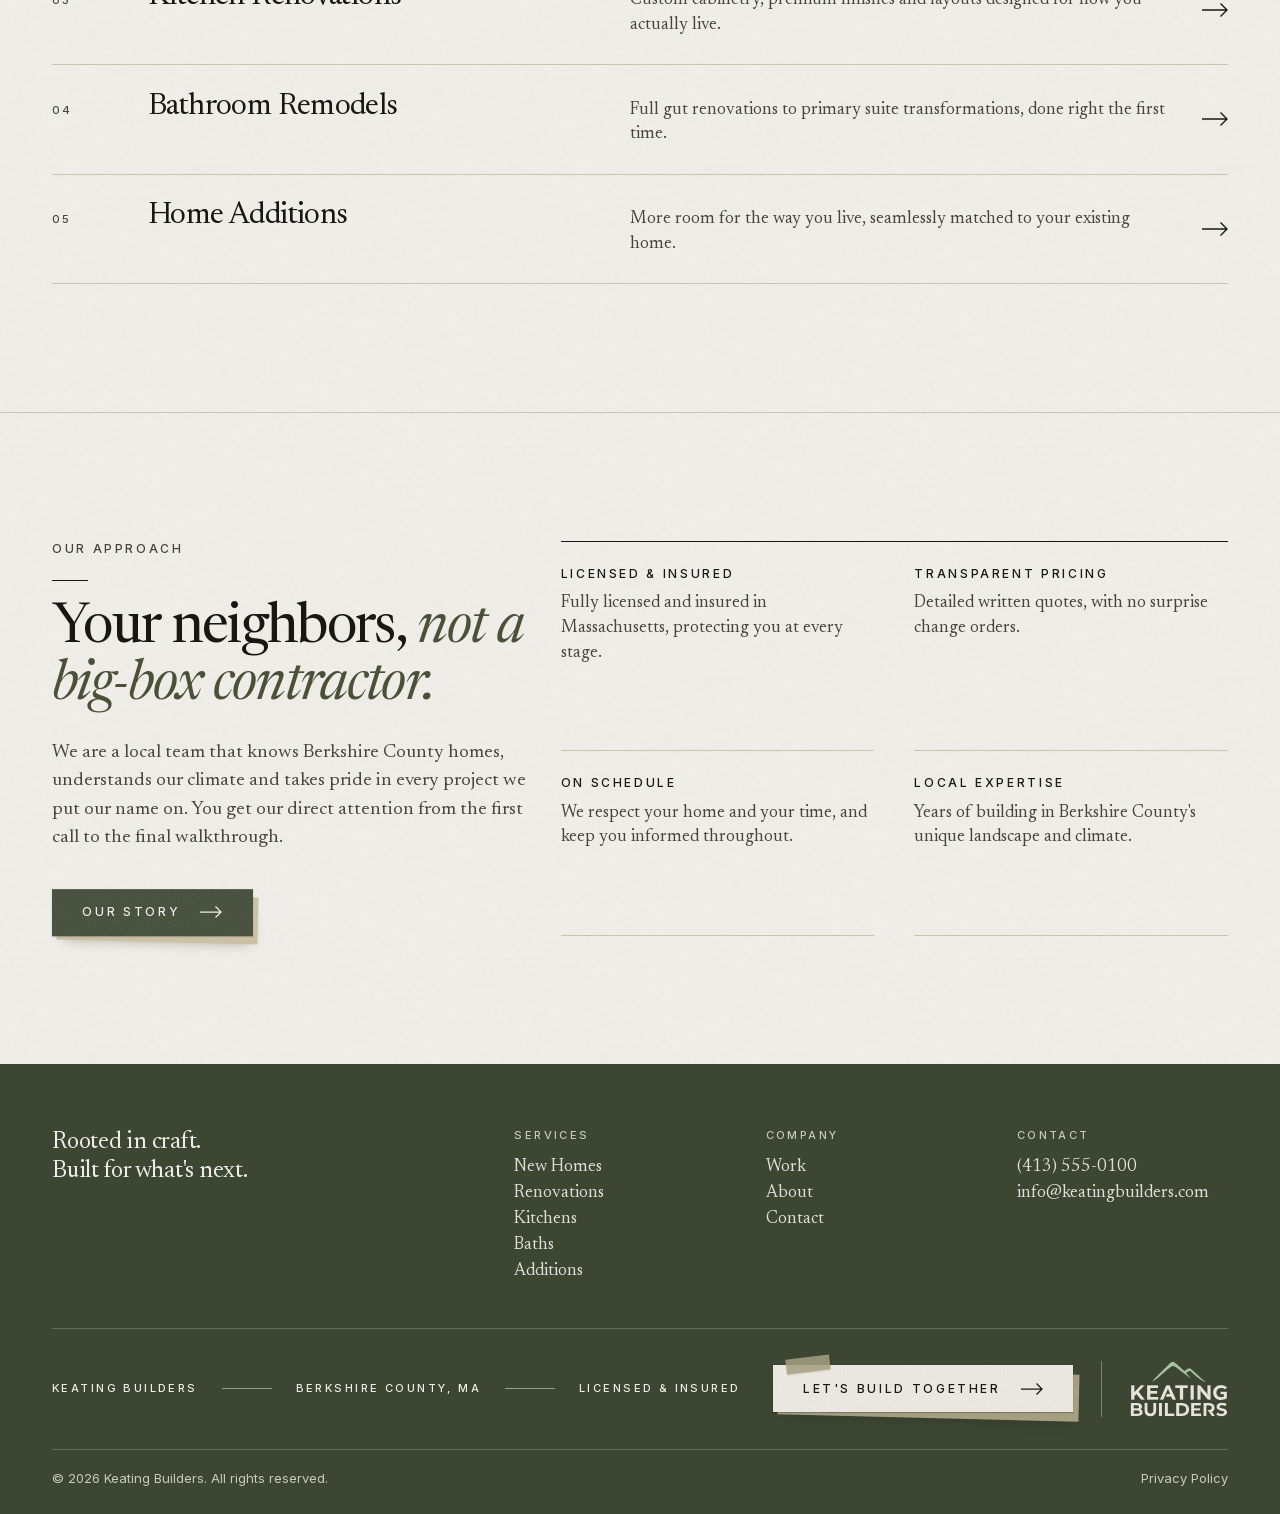
==== commit ba18b75a: "New vector logo system, homepage preloader, mobile nav jump fix - Mountain logo rebuilt as true vect" ====
--- a/index.html
+++ b/index.html
@@ -110,6 +110,7 @@
   }
   </script>
 
+  <script>document.documentElement.classList.add('preloading');</script>
   <style>
     /* ─── Stage: hero + cards ─── */
     .stage {
@@ -240,18 +241,97 @@
       .cards__aside { display: block; font-size: .6875rem; line-height: 1.75; padding-bottom: .5rem; }
       .cards__aside::after { content: ''; display: block; width: 36px; height: 1px; margin-top: .9rem; background: var(--color-dark); }
     }
+
+    /* Preloader: logo on tan drafting paper over a faint green floor-plan pattern.
+       Hidden (display:none) unless html.preloading / .is-leaving, so the fixed overlay
+       never lingers in the render tree (iOS Safari toolbar rule). */
+    .preloader { display: none; }
+    html.preloading .preloader, .preloader.is-leaving {
+      position: fixed; inset: 0; z-index: 200;
+      display: flex; align-items: center; justify-content: center;
+      background: var(--grain-light) var(--color-tan);
+    }
+    .preloader::before {
+      content: ''; position: absolute; inset: 0;
+      background: url('/images/graphics/blueprint-plan.svg') center / 480px repeat;
+      opacity: .2;
+      /* fade the plan away behind the logo so it stays the focus */
+      -webkit-mask-image: radial-gradient(ellipse at center, transparent 18%, #000 62%);
+              mask-image: radial-gradient(ellipse at center, transparent 18%, #000 62%);
+    }
+    .preloader__logo { position: relative; width: clamp(220px, 46vw, 380px); height: auto; }
+    .preloader.is-leaving { opacity: 0; transition: opacity .6s var(--ease); }
+    html.preloading body { overflow: hidden; }
+    /* no hero entrance while preloading; it starts fresh as the overlay fades */
+    html.preloading .rise, html.preloading .fade { animation: none; }
+    .sprig.fade { animation-delay: .35s; } /* olive print + swatches follow the collage in */
+    @media (max-width: 639px) { .preloader::before { background-size: 360px; } }
+    /* logo draw-in: outlines trace in (stroke-dashoffset, set up by the inline script below
+       the markup), then fills + emboss fade in as the outlines dissolve, tagline last */
+    .pl-draw { stroke-width: 1.1; stroke-opacity: 0; }
+    html.preloading .pl-draw { fill-opacity: 0; stroke-opacity: 1; }
+    html.preloading .pl-tag { fill-opacity: 0; }
+    .preloader.is-filled .pl-draw { fill-opacity: 1; stroke-opacity: 0; transition: fill-opacity .8s var(--ease), stroke-opacity .8s var(--ease) .25s; }
+    .preloader.is-filled .pl-tag { fill-opacity: 1; transition: fill-opacity .7s var(--ease) .4s; }
   </style>
 </head>
 
 <body>
+  <div class="preloader" id="preloader" aria-hidden="true">
+    <svg xmlns="http://www.w3.org/2000/svg" viewBox="-4 -4 467.06 300.2" class="preloader__logo" aria-hidden="true" focusable="false"><defs><filter id="kb-press" x="-4" y="-4" width="467.06" height="300.2" filterUnits="userSpaceOnUse" color-interpolation-filters="sRGB">
+<feOffset in="SourceAlpha" dx="-0.3" dy="-1.4" result="up"/>
+<feGaussianBlur in="up" stdDeviation="1.1" result="upBlur"/>
+<feComposite in="upBlur" in2="SourceAlpha" operator="out" result="outerShadowMask"/>
+<feFlood flood-color="#000" flood-opacity="0.38"/>
+<feComposite in2="outerShadowMask" operator="in" result="outerShadow"/>
+<feOffset in="SourceAlpha" dx="0.3" dy="1.8" result="down"/>
+<feGaussianBlur in="down" stdDeviation="0.6" result="downBlur"/>
+<feComposite in="downBlur" in2="SourceAlpha" operator="out" result="outerLightMask"/>
+<feFlood flood-color="#fff" flood-opacity="0.75"/>
+<feComposite in2="outerLightMask" operator="in" result="outerLight"/>
+<feOffset in="SourceAlpha" dx="1.3" dy="2.0" result="inShift"/>
+<feGaussianBlur in="inShift" stdDeviation="0.5" result="inBlur"/>
+<feComposite in="SourceAlpha" in2="inBlur" operator="out" result="innerShadowMask"/>
+<feFlood flood-color="#000" flood-opacity="0.65"/>
+<feComposite in2="innerShadowMask" operator="in" result="innerShadow"/>
+<feMerge><feMergeNode in="outerShadow"/><feMergeNode in="outerLight"/><feMergeNode in="SourceGraphic"/><feMergeNode in="innerShadow"/></feMerge>
+</filter><filter id="kb-press-mtn" x="-4" y="-4" width="467.06" height="300.2" filterUnits="userSpaceOnUse" color-interpolation-filters="sRGB">
+<feOffset in="SourceAlpha" dx="-0.3" dy="-1.4" result="up"/>
+<feGaussianBlur in="up" stdDeviation="1.1" result="upBlur"/>
+<feComposite in="upBlur" in2="SourceAlpha" operator="out" result="outerShadowMask"/>
+<feFlood flood-color="#000" flood-opacity="0.62"/>
+<feComposite in2="outerShadowMask" operator="in" result="outerShadow"/>
+<feOffset in="SourceAlpha" dx="0.3" dy="1.8" result="down"/>
+<feGaussianBlur in="down" stdDeviation="0.6" result="downBlur"/>
+<feComposite in="downBlur" in2="SourceAlpha" operator="out" result="outerLightMask"/>
+<feFlood flood-color="#fff" flood-opacity="0.75"/>
+<feComposite in2="outerLightMask" operator="in" result="outerLight"/>
+<feOffset in="SourceAlpha" dx="1.3" dy="2.0" result="inShift"/>
+<feGaussianBlur in="inShift" stdDeviation="0.5" result="inBlur"/>
+<feComposite in="SourceAlpha" in2="inBlur" operator="out" result="innerShadowMask"/>
+<feFlood flood-color="#000" flood-opacity="0.5"/>
+<feComposite in2="innerShadowMask" operator="in" result="innerShadow"/>
+<feMerge><feMergeNode in="outerShadow"/><feMergeNode in="outerLight"/><feMergeNode in="SourceGraphic"/><feMergeNode in="innerShadow"/></feMerge>
+</filter></defs><path class="pl-draw" fill="#4f7059" stroke="#4f7059" fill-rule="evenodd" filter="url(#kb-press-mtn)" d="M255.39 44.27C260.45 41.08 264.33 36.34 269.52 33.34C272.15 31.82 275.22 30.64 278.31 30.74C282.12 30.86 285.31 33.3 288.19 35.55C293.12 39.4 297.83 43.52 302.42 47.76C311.77 56.39 320.64 65.53 330.09 74.05C338.83 81.93 348.09 89.18 357.36 96.41C356.34 96.98 355.27 96.77 354.19 96.48C352.73 96.08 351.28 95.62 349.86 95.09C343.19 92.63 337.1 88.87 331.3 84.81C318.67 75.96 307.08 65.74 295.76 55.31C292.86 52.64 289.99 49.95 287.11 47.27C285.38 45.67 283.39 43.83 280.91 43.67C278.91 43.55 276.93 44.38 275.2 45.3C271.43 47.29 268.41 50.36 265.05 52.93C269.81 61.61 278.42 67.5 283.28 76.06C282.71 75.98 282.17 75.89 281.63 75.68C279.9 75.02 278.05 73.39 276.55 72.27C272.8 69.45 269.04 66.66 265.26 63.87C256.5 57.41 247.69 50.99 238.99 44.45C233.01 39.95 227.15 35.28 221.06 30.93C216.76 27.85 212.31 24.96 207.63 22.47C205.47 21.32 202.86 19.84 200.36 19.73C197.96 19.62 195.85 21.02 193.95 22.32C193 22.97 192.06 23.64 191.12 24.31C184.49 29.03 178.12 34.09 171.88 39.31C157.19 51.61 143.2 64.73 128.19 76.64C124.07 79.91 119.88 83.08 115.59 86.12C111.16 89.26 106.61 92.23 101.63 94.42C104.97 89.54 108.97 85.17 112.98 80.84C117.02 76.49 121.09 72.17 125.19 67.89C133.04 59.7 141.02 51.65 149.12 43.71C156.71 36.26 164.41 28.92 172.05 21.52C176.94 16.78 181.81 12.01 186.61 7.16C189.09 4.66 191.58 1.65 195.06 0.55C196.42 0.13 197.87 0 199.29 0.08C203.23 0.3 206.57 2.36 209.74 4.53C212.48 6.39 215.16 8.34 217.78 10.35C225.4 16.18 232.6 22.55 239.55 29.15C244.84 34.17 249.95 39.39 255.39 44.27Z"/><g fill="#4d4e48" stroke="#4d4e48" filter="url(#kb-press)"><path class="pl-draw" d="M15.61 165.26L14.72 146.76L47.87 111.82L65.68 111.82L35.8 143.99L26.89 153.49L15.61 165.26ZM1.26 181.1L1.26 111.82L17.19 111.82L17.19 181.1L1.26 181.1ZM48.66 181.1L24.02 150.91L34.51 139.53L67.36 181.1L48.66 181.1ZM77.34 181.1L77.34 111.82L129.69 111.82L129.69 124.69L93.28 124.69L93.28 168.23L130.98 168.23L130.98 181.1L77.34 181.1ZM92.09 152.2L92.09 139.73L125.44 139.73L125.44 152.2L92.09 152.2ZM137.88 181.1L168.76 111.82L184.59 111.82L215.57 181.1L198.7 181.1L192.54 166.42L165.81 166.42L171.71 153.33L187.04 153.33L176.9 129.19L154.75 181.1L137.88 181.1ZM233.53 181.1L233.53 124.89L211.37 124.89L211.37 111.82L271.73 111.82L271.73 124.89L249.56 124.89L249.56 181.1L233.53 181.1ZM284.21 181.1L284.21 111.82L300.24 111.82L300.24 181.1L284.21 181.1ZM316.95 181.1L316.95 111.82L330.21 111.82L369.6 159.89L370.36 159.26L364.65 152.29L364.65 111.82L380.48 111.82L380.48 181.1L367.32 181.1L327.84 133.03L327.07 133.66L332.79 140.61L332.79 181.1L316.95 181.1ZM429.77 182.28Q421.55 182.28 414.68 179.66Q407.8 177.04 402.7 172.19Q397.61 167.34 394.78 160.81Q391.96 154.28 391.96 146.46Q391.96 138.64 394.78 132.11Q397.61 125.58 402.75 120.73Q407.9 115.88 414.82 113.26Q421.75 110.64 430.06 110.64Q439.27 110.64 446.64 113.7Q454.01 116.77 459.06 122.61L448.77 132.11Q445.01 128.15 440.55 126.22Q436.1 124.29 430.85 124.29Q425.81 124.29 421.65 125.88Q417.5 127.46 414.48 130.43Q411.46 133.4 409.83 137.45Q408.19 141.51 408.19 146.46Q408.19 151.31 409.83 155.37Q411.46 159.42 414.48 162.44Q417.5 165.46 421.6 167.04Q425.71 168.63 430.66 168.63Q435.41 168.63 439.91 167.09Q444.41 165.56 448.67 161.9L457.77 173.48Q452.13 177.73 444.66 180.01Q437.19 182.28 429.77 182.28ZM457.77 173.48L443.13 171.4L443.13 154.77L427.39 154.77L427.39 142.45L457.77 142.45L457.77 173.48ZM0 258.15L0 196.51L30.12 196.51Q41.74 196.51 47.6 200.91Q53.46 205.31 53.46 212.53Q53.46 217.38 51.08 220.94Q48.7 224.51 44.56 226.45Q40.42 228.39 35.05 228.39L36.72 224.77Q42.54 224.77 47.03 226.67Q51.52 228.56 54.03 232.26Q56.54 235.96 56.54 241.33Q56.54 249.26 50.29 253.7Q44.03 258.15 31.88 258.15L0 258.15ZM14.18 247.41L30.82 247.41Q36.37 247.41 39.23 245.6Q42.1 243.8 42.1 239.83Q42.1 235.96 39.23 234.07Q36.37 232.17 30.82 232.17L13.12 232.17L13.12 221.78L28.36 221.78Q33.55 221.78 36.33 219.98Q39.1 218.17 39.1 214.47Q39.1 210.86 36.33 209.06Q33.55 207.25 28.36 207.25L14.18 207.25L14.18 247.41ZM93.01 259.21Q79.89 259.21 72.49 251.9Q65.09 244.59 65.09 231.03L65.09 196.51L79.36 196.51L79.36 230.5Q79.36 239.3 82.97 243.18Q86.58 247.05 93.1 247.05Q99.61 247.05 103.22 243.18Q106.83 239.3 106.83 230.5L106.83 196.51L120.92 196.51L120.92 231.03Q120.92 244.59 113.53 251.9Q106.13 259.21 93.01 259.21ZM134.04 258.15L134.04 196.51L148.3 196.51L148.3 258.15L134.04 258.15ZM162.39 258.15L162.39 196.51L176.65 196.51L176.65 246.53L207.56 246.53L207.56 258.15L162.39 258.15ZM215.86 258.15L215.86 196.51L243.87 196.51Q253.91 196.51 261.57 200.34Q269.23 204.17 273.54 211.04Q277.86 217.91 277.86 227.33Q277.86 236.66 273.54 243.58Q269.23 250.49 261.57 254.32Q253.91 258.15 243.87 258.15L215.86 258.15ZM230.13 246.44L243.16 246.44Q249.33 246.44 253.86 244.1Q258.4 241.77 260.91 237.46Q263.42 233.14 263.42 227.33Q263.42 221.43 260.91 217.16Q258.4 212.89 253.86 210.55Q249.33 208.22 243.16 208.22L230.13 208.22L230.13 246.44ZM287.22 258.15L287.22 196.51L333.81 196.51L333.81 207.95L301.4 207.95L301.4 246.7L334.95 246.7L334.95 258.15L287.22 258.15ZM300.35 232.44L300.35 221.34L330.02 221.34L330.02 232.44L300.35 232.44ZM346.13 258.15L346.13 196.51L372.46 196.51Q385.32 196.51 392.45 202.45Q399.58 208.4 399.58 218.87Q399.58 225.74 396.32 230.72Q393.07 235.69 387.08 238.34Q381.09 240.98 372.81 240.98L373.49 240.98L365.66 229.62L372.02 229.62Q378.62 229.62 381.88 226.76Q385.14 223.89 385.14 218.87Q385.14 213.77 381.88 210.95Q378.62 208.13 372.02 208.13L360.4 208.13L360.4 258.15L346.13 258.15ZM385.32 258.15L369.91 235.78L385.14 235.78L400.73 258.15L385.32 258.15ZM432.46 259.21Q425.06 259.21 418.28 257.23Q411.5 255.24 407.36 252.07L412.21 241.33Q416.17 244.15 421.59 245.95Q427 247.76 432.55 247.76Q436.78 247.76 439.37 246.92Q441.97 246.09 443.2 244.59Q444.44 243.09 444.44 241.15Q444.44 238.69 442.5 237.24Q440.56 235.78 437.39 234.86Q434.22 233.93 430.39 233.1Q426.56 232.26 422.73 231.03Q418.9 229.79 415.73 227.86Q412.56 225.92 410.58 222.75Q408.6 219.58 408.6 214.65Q408.6 209.36 411.46 205Q414.32 200.65 420.09 198.05Q425.86 195.45 434.57 195.45Q440.39 195.45 446.02 196.82Q451.66 198.18 455.97 200.91L451.57 211.74Q447.26 209.28 442.94 208.09Q438.63 206.9 434.49 206.9Q430.35 206.9 427.71 207.87Q425.06 208.84 423.92 210.38Q422.77 211.92 422.77 213.94Q422.77 216.32 424.71 217.77Q426.65 219.23 429.82 220.11Q432.99 220.99 436.82 221.87Q440.65 222.75 444.48 223.89Q448.31 225.04 451.48 226.98Q454.65 228.91 456.63 232.08Q458.62 235.25 458.62 240.1Q458.62 245.29 455.71 249.61Q452.8 253.92 447.04 256.56Q441.27 259.21 432.46 259.21Z"/><path class="pl-tag" stroke="none" d="M0.97 291.99L0.97 279.89L6.89 279.89Q9.17 279.89 10.32 280.75Q11.47 281.62 11.47 283.03Q11.47 283.98 11 284.68Q10.53 285.39 9.72 285.77Q8.91 286.15 7.85 286.15L8.18 285.44Q9.32 285.44 10.2 285.81Q11.09 286.18 11.58 286.91Q12.07 287.63 12.07 288.69Q12.07 290.24 10.84 291.12Q9.62 291.99 7.23 291.99L0.97 291.99ZM3.76 289.88L7.02 289.88Q8.11 289.88 8.67 289.53Q9.24 289.17 9.24 288.39Q9.24 287.63 8.67 287.26Q8.11 286.89 7.02 286.89L3.55 286.89L3.55 284.85L6.54 284.85Q7.56 284.85 8.1 284.49Q8.65 284.14 8.65 283.41Q8.65 282.71 8.1 282.35Q7.56 282 6.54 282L3.76 282L3.76 289.88ZM19.89 292.2Q17.31 292.2 15.86 290.76Q14.41 289.33 14.41 286.66L14.41 279.89L17.21 279.89L17.21 286.56Q17.21 288.29 17.92 289.05Q18.62 289.81 19.9 289.81Q21.18 289.81 21.89 289.05Q22.6 288.29 22.6 286.56L22.6 279.89L25.37 279.89L25.37 286.66Q25.37 289.33 23.91 290.76Q22.46 292.2 19.89 292.2ZM28.94 291.99L28.94 279.89L31.75 279.89L31.75 291.99L28.94 291.99ZM34.69 291.99L34.69 279.89L37.49 279.89L37.49 289.71L43.56 289.71L43.56 291.99L34.69 291.99ZM45.28 291.99L45.28 279.89L50.77 279.89Q52.74 279.89 54.25 280.64Q55.75 281.39 56.6 282.74Q57.45 284.09 57.45 285.94Q57.45 287.77 56.6 289.13Q55.75 290.48 54.25 291.24Q52.74 291.99 50.77 291.99L45.28 291.99ZM48.08 289.69L50.63 289.69Q51.84 289.69 52.73 289.23Q53.62 288.77 54.12 287.93Q54.61 287.08 54.61 285.94Q54.61 284.78 54.12 283.94Q53.62 283.1 52.73 282.65Q51.84 282.19 50.63 282.19L48.08 282.19L48.08 289.69ZM59.99 291.99L59.99 279.89L62.79 279.89L62.79 291.99L59.99 291.99ZM65.95 291.99L65.95 279.89L68.26 279.89L75.4 288.6L74.28 288.6L74.28 279.89L77.05 279.89L77.05 291.99L74.75 291.99L67.59 283.28L68.71 283.28L68.71 291.99L65.95 291.99ZM86 292.2Q84.56 292.2 83.36 291.74Q82.16 291.28 81.27 290.43Q80.38 289.59 79.89 288.44Q79.39 287.3 79.39 285.94Q79.39 284.57 79.89 283.43Q80.38 282.29 81.28 281.44Q82.18 280.6 83.39 280.14Q84.6 279.68 86.05 279.68Q87.66 279.68 88.95 280.22Q90.23 280.75 91.11 281.77L89.32 283.43Q88.66 282.74 87.88 282.4Q87.1 282.07 86.19 282.07Q85.31 282.07 84.58 282.34Q83.85 282.62 83.33 283.14Q82.8 283.66 82.51 284.37Q82.23 285.07 82.23 285.94Q82.23 286.79 82.51 287.49Q82.8 288.2 83.33 288.73Q83.85 289.26 84.57 289.53Q85.29 289.81 86.15 289.81Q86.98 289.81 87.77 289.54Q88.56 289.27 89.3 288.63L90.89 290.66Q89.9 291.4 88.6 291.8Q87.29 292.2 86 292.2ZM90.89 290.66L88.33 290.29L88.33 285.75L90.89 285.75L90.89 290.66ZM101.9 291.99L101.9 282.17L98.03 282.17L98.03 279.89L108.57 279.89L108.57 282.17L104.7 282.17L104.7 291.99L101.9 291.99ZM118.99 291.99L118.99 279.89L121.79 279.89L121.79 291.99L118.99 291.99ZM110.69 291.99L110.69 279.89L113.49 279.89L113.49 291.99L110.69 291.99ZM113.29 287.03L113.29 284.66L119.2 284.66L119.2 287.03L113.29 287.03ZM124.94 291.99L124.94 279.89L134.08 279.89L134.08 282.14L127.72 282.14L127.72 289.74L134.3 289.74L134.3 291.99L124.94 291.99ZM127.51 286.94L127.51 284.76L133.34 284.76L133.34 286.94L127.51 286.94ZM142.42 291.99L142.42 279.89L151.56 279.89L151.56 282.14L145.22 282.14L145.22 291.99L142.42 291.99ZM145.01 287.58L145.01 285.33L150.82 285.33L150.82 287.58L145.01 287.58ZM159.06 292.2Q156.49 292.2 155.03 290.76Q153.58 289.33 153.58 286.66L153.58 279.89L156.38 279.89L156.38 286.56Q156.38 288.29 157.09 289.05Q157.8 289.81 159.08 289.81Q160.36 289.81 161.07 289.05Q161.77 288.29 161.77 286.56L161.77 279.89L164.54 279.89L164.54 286.66Q164.54 289.33 163.09 290.76Q161.64 292.2 159.06 292.2ZM170.28 291.99L170.28 282.17L166.41 282.17L166.41 279.89L176.95 279.89L176.95 282.17L173.08 282.17L173.08 291.99L170.28 291.99ZM183.89 292.2Q181.31 292.2 179.86 290.76Q178.41 289.33 178.41 286.66L178.41 279.89L181.21 279.89L181.21 286.56Q181.21 288.29 181.92 289.05Q182.63 289.81 183.91 289.81Q185.19 289.81 185.9 289.05Q186.6 288.29 186.6 286.56L186.6 279.89L189.37 279.89L189.37 286.66Q189.37 289.33 187.92 290.76Q186.47 292.2 183.89 292.2ZM192.04 291.99L192.04 279.89L197.2 279.89Q199.73 279.89 201.13 281.05Q202.53 282.22 202.53 284.28Q202.53 285.63 201.89 286.6Q201.25 287.58 200.07 288.1Q198.9 288.62 197.27 288.62L193.59 288.62L194.84 287.39L194.84 291.99L192.04 291.99ZM199.73 291.99L196.7 287.6L199.69 287.6L202.75 291.99L199.73 291.99ZM194.84 287.7L193.59 286.39L197.12 286.39Q198.41 286.39 199.05 285.83Q199.69 285.26 199.69 284.28Q199.69 283.28 199.05 282.72Q198.41 282.17 197.12 282.17L193.59 282.17L194.84 280.84L194.84 287.7ZM205.34 291.99L205.34 279.89L214.48 279.89L214.48 282.14L208.12 282.14L208.12 289.74L214.71 289.74L214.71 291.99L205.34 291.99ZM207.92 286.94L207.92 284.76L213.74 284.76L213.74 286.94L207.92 286.94ZM221.95 287.09L221.95 285.13L237.8 285.13L237.8 287.09ZM245.49 291.99L245.49 279.89L250.66 279.89Q253.19 279.89 254.59 281.05Q255.99 282.22 255.99 284.28Q255.99 285.63 255.35 286.6Q254.71 287.58 253.53 288.1Q252.36 288.62 250.73 288.62L247.05 288.62L248.3 287.39L248.3 291.99L245.49 291.99ZM253.19 291.99L250.16 287.6L253.15 287.6L256.21 291.99L253.19 291.99ZM248.3 287.7L247.05 286.39L250.58 286.39Q251.87 286.39 252.51 285.83Q253.15 285.26 253.15 284.28Q253.15 283.28 252.51 282.72Q251.87 282.17 250.58 282.17L247.05 282.17L248.3 280.84L248.3 287.7ZM258.72 291.99L258.72 279.89L267.86 279.89L267.86 282.14L261.5 282.14L261.5 289.74L268.09 289.74L268.09 291.99L258.72 291.99ZM261.29 286.94L261.29 284.76L267.12 284.76L267.12 286.94L261.29 286.94ZM270.42 291.99L270.42 279.89L276.33 279.89Q278.62 279.89 279.76 280.75Q280.91 281.62 280.91 283.03Q280.91 283.98 280.45 284.68Q279.98 285.39 279.17 285.77Q278.36 286.15 277.3 286.15L277.63 285.44Q278.77 285.44 279.65 285.81Q280.53 286.18 281.03 286.91Q281.52 287.63 281.52 288.69Q281.52 290.24 280.29 291.12Q279.06 291.99 276.68 291.99L270.42 291.99ZM273.2 289.88L276.47 289.88Q277.56 289.88 278.12 289.53Q278.68 289.17 278.68 288.39Q278.68 287.63 278.12 287.26Q277.56 286.89 276.47 286.89L273 286.89L273 284.85L275.99 284.85Q277.01 284.85 277.55 284.49Q278.1 284.14 278.1 283.41Q278.1 282.71 277.55 282.35Q277.01 282 275.99 282L273.2 282L273.2 289.88ZM289.18 292.2Q286.61 292.2 285.16 290.76Q283.7 289.33 283.7 286.66L283.7 279.89L286.5 279.89L286.5 286.56Q286.5 288.29 287.21 289.05Q287.92 289.81 289.2 289.81Q290.48 289.81 291.19 289.05Q291.9 288.29 291.9 286.56L291.9 279.89L294.66 279.89L294.66 286.66Q294.66 289.33 293.21 290.76Q291.76 292.2 289.18 292.2ZM297.69 291.99L297.69 279.89L300.49 279.89L300.49 291.99L297.69 291.99ZM303.88 291.99L303.88 279.89L306.68 279.89L306.68 289.71L312.75 289.71L312.75 291.99L303.88 291.99ZM314.48 291.99L314.48 279.89L319.97 279.89Q321.94 279.89 323.45 280.64Q324.95 281.39 325.8 282.74Q326.65 284.09 326.65 285.94Q326.65 287.77 325.8 289.13Q324.95 290.48 323.45 291.24Q321.94 291.99 319.97 291.99L314.48 291.99ZM317.28 289.69L319.84 289.69Q321.05 289.69 321.94 289.23Q322.83 288.77 323.32 287.93Q323.81 287.08 323.81 285.94Q323.81 284.78 323.32 283.94Q322.83 283.1 321.94 282.65Q321.05 282.19 319.84 282.19L317.28 282.19L317.28 289.69ZM329.06 291.99L329.06 279.89L331.86 279.89L331.86 291.99L329.06 291.99ZM335.11 291.99L335.11 279.89L337.43 279.89L344.57 288.6L343.44 288.6L343.44 279.89L346.21 279.89L346.21 291.99L343.91 291.99L336.75 283.28L337.88 283.28L337.88 291.99L335.11 291.99ZM355.06 292.2Q353.63 292.2 352.43 291.74Q351.23 291.28 350.34 290.43Q349.45 289.59 348.95 288.44Q348.46 287.3 348.46 285.94Q348.46 284.57 348.95 283.43Q349.45 282.29 350.34 281.44Q351.24 280.6 352.45 280.14Q353.66 279.68 355.12 279.68Q356.72 279.68 358.01 280.22Q359.3 280.75 360.18 281.77L358.38 283.43Q357.73 282.74 356.95 282.4Q356.17 282.07 355.25 282.07Q354.37 282.07 353.65 282.34Q352.92 282.62 352.39 283.14Q351.87 283.66 351.58 284.37Q351.3 285.07 351.3 285.94Q351.3 286.79 351.58 287.49Q351.87 288.2 352.39 288.73Q352.92 289.26 353.64 289.53Q354.35 289.81 355.22 289.81Q356.05 289.81 356.84 289.54Q357.62 289.27 358.37 288.63L359.96 290.66Q358.97 291.4 357.67 291.8Q356.36 292.2 355.06 292.2ZM359.96 290.66L357.4 290.29L357.4 285.75L359.96 285.75L359.96 290.66ZM371.02 291.99L371.02 282.17L367.15 282.17L367.15 279.89L377.7 279.89L377.7 282.17L373.82 282.17L373.82 291.99L371.02 291.99ZM387.88 291.99L387.88 279.89L390.68 279.89L390.68 291.99L387.88 291.99ZM379.58 291.99L379.58 279.89L382.38 279.89L382.38 291.99L379.58 291.99ZM382.17 287.03L382.17 284.66L388.08 284.66L388.08 287.03L382.17 287.03ZM393.73 291.99L393.73 279.89L402.87 279.89L402.87 282.14L396.51 282.14L396.51 289.74L403.1 289.74L403.1 291.99L393.73 291.99ZM396.3 286.94L396.3 284.76L402.13 284.76L402.13 286.94L396.3 286.94ZM411.33 291.99L411.33 279.89L416.57 279.89Q418.19 279.89 419.37 280.42Q420.54 280.94 421.18 281.93Q421.82 282.91 421.82 284.28Q421.82 285.63 421.18 286.61Q420.54 287.6 419.37 288.12Q418.19 288.65 416.57 288.65L412.89 288.65L414.13 287.39L414.13 291.99L411.33 291.99ZM414.13 287.7L412.89 286.37L416.41 286.37Q417.71 286.37 418.35 285.82Q418.99 285.26 418.99 284.28Q418.99 283.28 418.35 282.72Q417.71 282.17 416.41 282.17L412.89 282.17L414.13 280.84L414.13 287.7ZM422.28 291.99L427.67 279.89L430.44 279.89L435.85 291.99L432.91 291.99L428.48 281.31L429.59 281.31L425.15 291.99L422.28 291.99ZM424.98 289.4L425.72 287.27L431.94 287.27L432.7 289.4L424.98 289.4ZM441.23 292.2Q439.78 292.2 438.45 291.81Q437.12 291.42 436.3 290.8L437.25 288.69Q438.03 289.24 439.1 289.59Q440.16 289.95 441.25 289.95Q442.08 289.95 442.59 289.78Q443.1 289.62 443.34 289.33Q443.58 289.03 443.58 288.65Q443.58 288.17 443.2 287.88Q442.82 287.6 442.2 287.42Q441.58 287.23 440.82 287.07Q440.07 286.91 439.32 286.66Q438.57 286.42 437.95 286.04Q437.32 285.66 436.93 285.04Q436.55 284.42 436.55 283.45Q436.55 282.41 437.11 281.56Q437.67 280.7 438.8 280.19Q439.93 279.68 441.65 279.68Q442.79 279.68 443.89 279.95Q445 280.22 445.85 280.75L444.98 282.88Q444.13 282.39 443.29 282.16Q442.44 281.93 441.63 281.93Q440.82 281.93 440.3 282.12Q439.78 282.31 439.55 282.61Q439.33 282.91 439.33 283.31Q439.33 283.78 439.71 284.06Q440.09 284.35 440.71 284.52Q441.33 284.69 442.09 284.87Q442.84 285.04 443.59 285.26Q444.34 285.49 444.96 285.87Q445.59 286.25 445.98 286.87Q446.36 287.49 446.36 288.44Q446.36 289.46 445.79 290.31Q445.22 291.16 444.09 291.68Q442.96 292.2 441.23 292.2ZM450.69 291.99L450.69 282.17L446.82 282.17L446.82 279.89L457.36 279.89L457.36 282.17L453.49 282.17L453.49 291.99L450.69 291.99Z"/></g></svg>
+    <script>
+      // hidden starting state, applied before first paint: each outline fully dashed out
+      (function () {
+        if (!document.documentElement.classList.contains('preloading')) return;
+        if (matchMedia('(prefers-reduced-motion: reduce)').matches) return;
+        var paths = document.querySelectorAll('#preloader .pl-draw');
+        for (var i = 0; i < paths.length; i++) {
+          var len = paths[i].getTotalLength();
+          paths[i].style.strokeDasharray = len;
+          paths[i].style.strokeDashoffset = len;
+        }
+      })();
+    </script>
+  </div>
   <a class="skip-link" href="#main">Skip to main content</a>
 
   <header class="site-header">
     <a href="/" class="site-header__logo" aria-label="Keating Builders home">
-      <picture>
-        <source type="image/avif" srcset="/images/logos/keating-builders-logo-light-325w.avif">
-        <img src="/images/logos/keating-builders-logo-light.png" alt="Keating Builders" width="325" height="150">
-      </picture>
+      <img src="/images/logos/keating-builders-logo-compact-light-embossed.svg" alt="Keating Builders" width="467" height="267">
     </a>
 
     <nav class="site-nav" aria-label="Primary">
@@ -360,7 +440,7 @@
         </div>
       </section>
 
-      <div class="sprig" aria-hidden="true">
+      <div class="sprig fade" aria-hidden="true">
         <div class="sprig__print">
           <picture>
             <source type="image/avif" srcset="/images/photos/olive-branch-on-paper-188w.avif">
@@ -441,7 +521,7 @@
             </a>
           </li>
         </ul>
-        <p class="label cards__aside" aria-hidden="true">Rooted<br>in craft.<br>Built for<br>what's next.</p>
+        <p class="label cards__aside rise rise--4" aria-hidden="true">Rooted<br>in craft.<br>Built for<br>what's next.</p>
       </section>
     </div>
 
@@ -572,10 +652,7 @@
             <svg viewBox="0 0 22 12" fill="none" stroke="currentColor" stroke-width="1.25" aria-hidden="true"><path d="M0 6h21M15.5 .5 21 6l-5.5 5.5"/></svg>
           </a>
           <a href="/" class="band__logo" aria-label="Keating Builders home">
-            <picture>
-              <source type="image/avif" srcset="/images/logos/keating-builders-logo-light-325w.avif">
-              <img src="/images/logos/keating-builders-logo-light.png" alt="Keating Builders" width="325" height="150" loading="lazy">
-            </picture>
+            <img src="/images/logos/keating-builders-logo-compact-light-embossed.svg" alt="Keating Builders" width="467" height="267" loading="lazy">
           </a>
         </div>
       </div>
@@ -587,6 +664,43 @@
     </div>
   </footer>
 
+  <script>
+    (function () {
+      var html = document.documentElement;
+      var el = document.getElementById('preloader');
+      if (!html.classList.contains('preloading') || !el) return;
+      var reduce = matchMedia('(prefers-reduced-motion: reduce)').matches;
+      var MIN = reduce ? 1000 : 2700, MAX = 4500, done = false;
+      var paths = el.querySelectorAll('.pl-draw');
+      if (reduce) {
+        el.classList.add('is-filled');
+      } else {
+        // mountain traces first, then the wordmark letter by letter (path order runs left to right)
+        requestAnimationFrame(function () {
+          requestAnimationFrame(function () {
+            for (var i = 0; i < paths.length; i++) {
+              paths[i].style.transition = 'stroke-dashoffset ' + (i ? '1.5s' : '1.2s') + ' cubic-bezier(.45,.05,.25,1) ' + (i ? '.3s' : '0s');
+              paths[i].style.strokeDashoffset = '0';
+            }
+          });
+        });
+        setTimeout(function () { el.classList.add('is-filled'); }, 1500);
+      }
+      function finish() {
+        if (done) return;
+        done = true;
+        setTimeout(function () {
+          el.classList.add('is-filled');
+          el.classList.add('is-leaving');
+          html.classList.remove('preloading');   // hero entrance plays as the overlay fades
+          setTimeout(function () { el.classList.remove('is-leaving'); }, 650);
+        }, Math.max(0, MIN - performance.now()));
+      }
+      if (document.readyState === 'complete') finish();
+      else window.addEventListener('load', finish);
+      setTimeout(finish, MAX);
+    })();
+  </script>
   <script src="/js/site.js" defer></script>
 </body>
 </html>
--- a/css/site.css
+++ b/css/site.css
@@ -17,6 +17,7 @@
   --color-stone:      #a7a284;
   --color-rule:       #c8c5ad;
   --color-scrap:      #e9e5da; /* base tone of the fibrous collage paper */
+  --color-tan:        #e8dfcc; /* homepage preloader drafting paper */
 
   --font-display: 'Newsreader', Georgia, 'Times New Roman', serif;
   --font-sans:    'Inter', system-ui, -apple-system, sans-serif;
@@ -183,7 +184,7 @@
 
 /* Mobile menu: full-screen olive sheet under a pinned header.
    Fully display:none while closed (iOS Safari translucent-chrome rule); JS handles display + timing. */
-.nav-lock { overflow: hidden; }
+.nav-lock { overflow: hidden; padding-top: var(--header-h); } /* holds the pinned header's space: no content jump on open/close */
 .nav-lock .site-header { position: fixed; top: 0; left: 0; right: 0; }
 .mobile-nav {
   position: fixed; inset: 0 0 auto 0; z-index: 15;
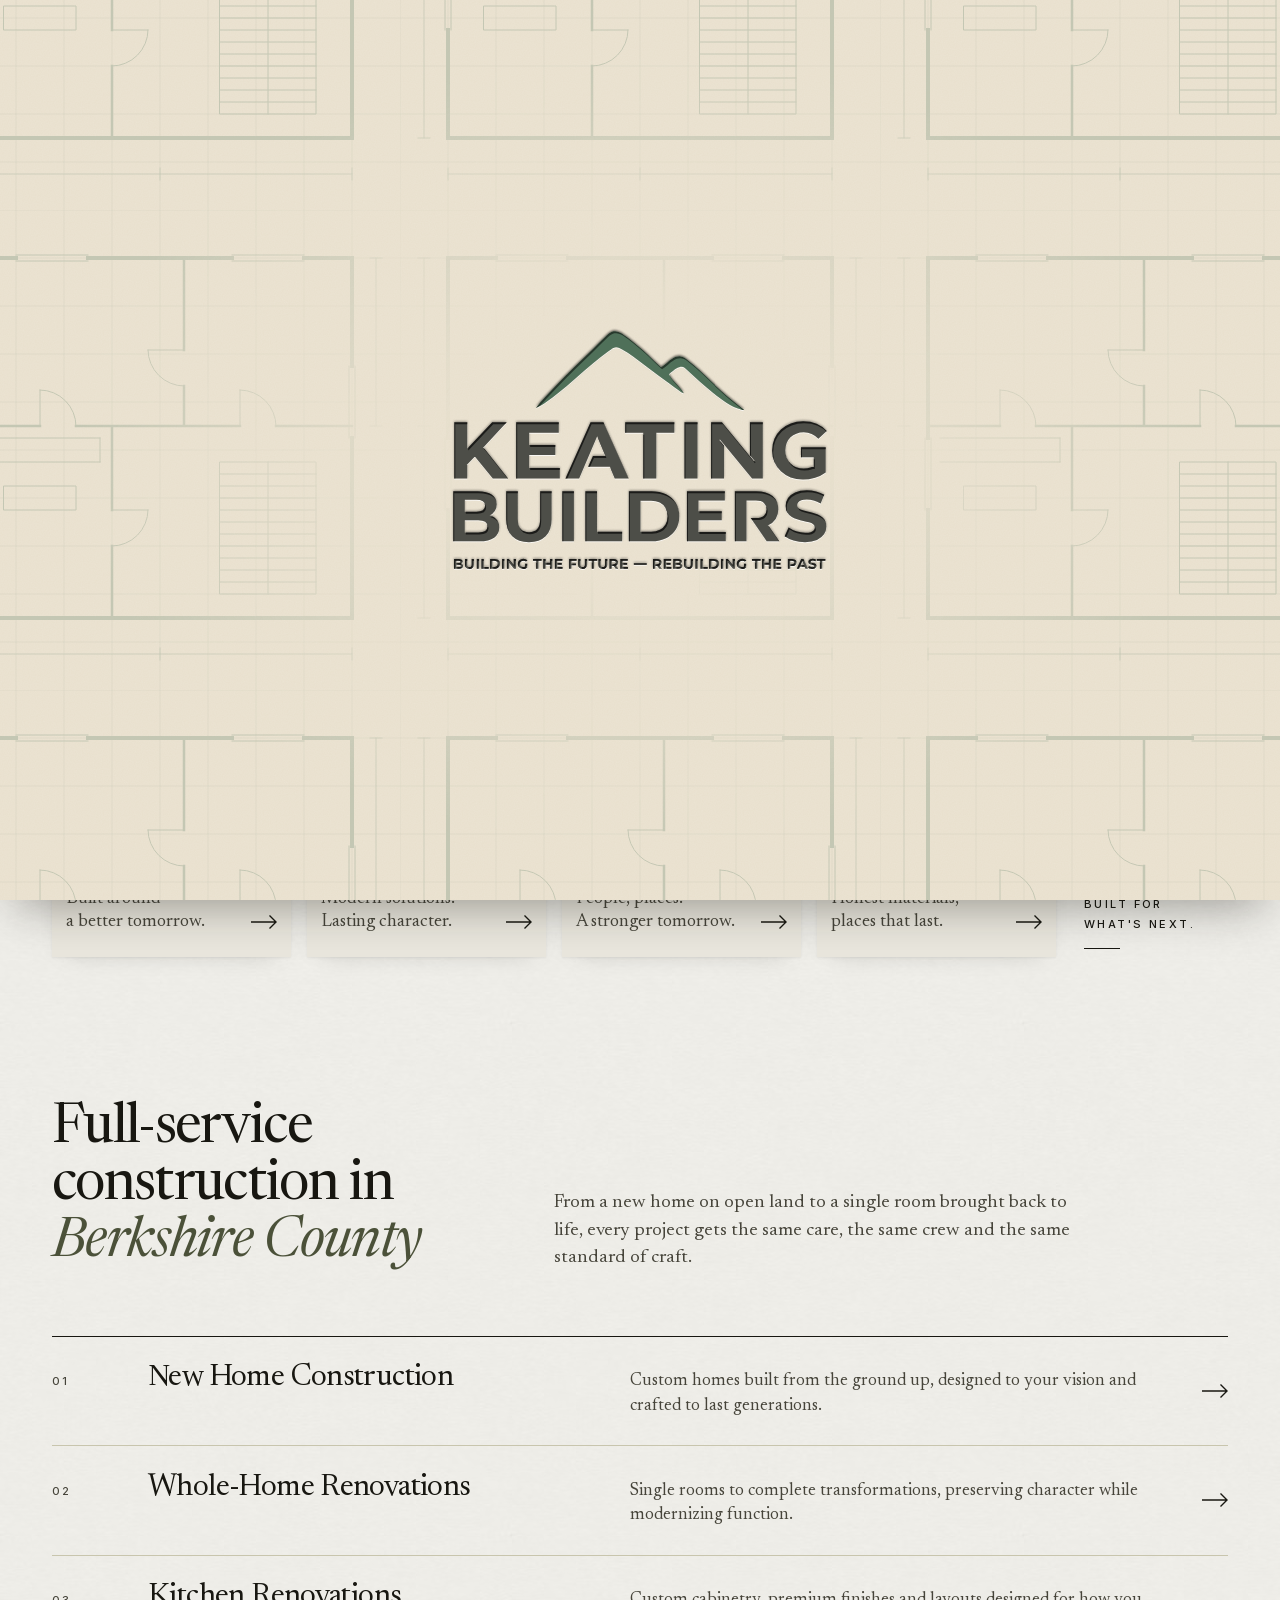
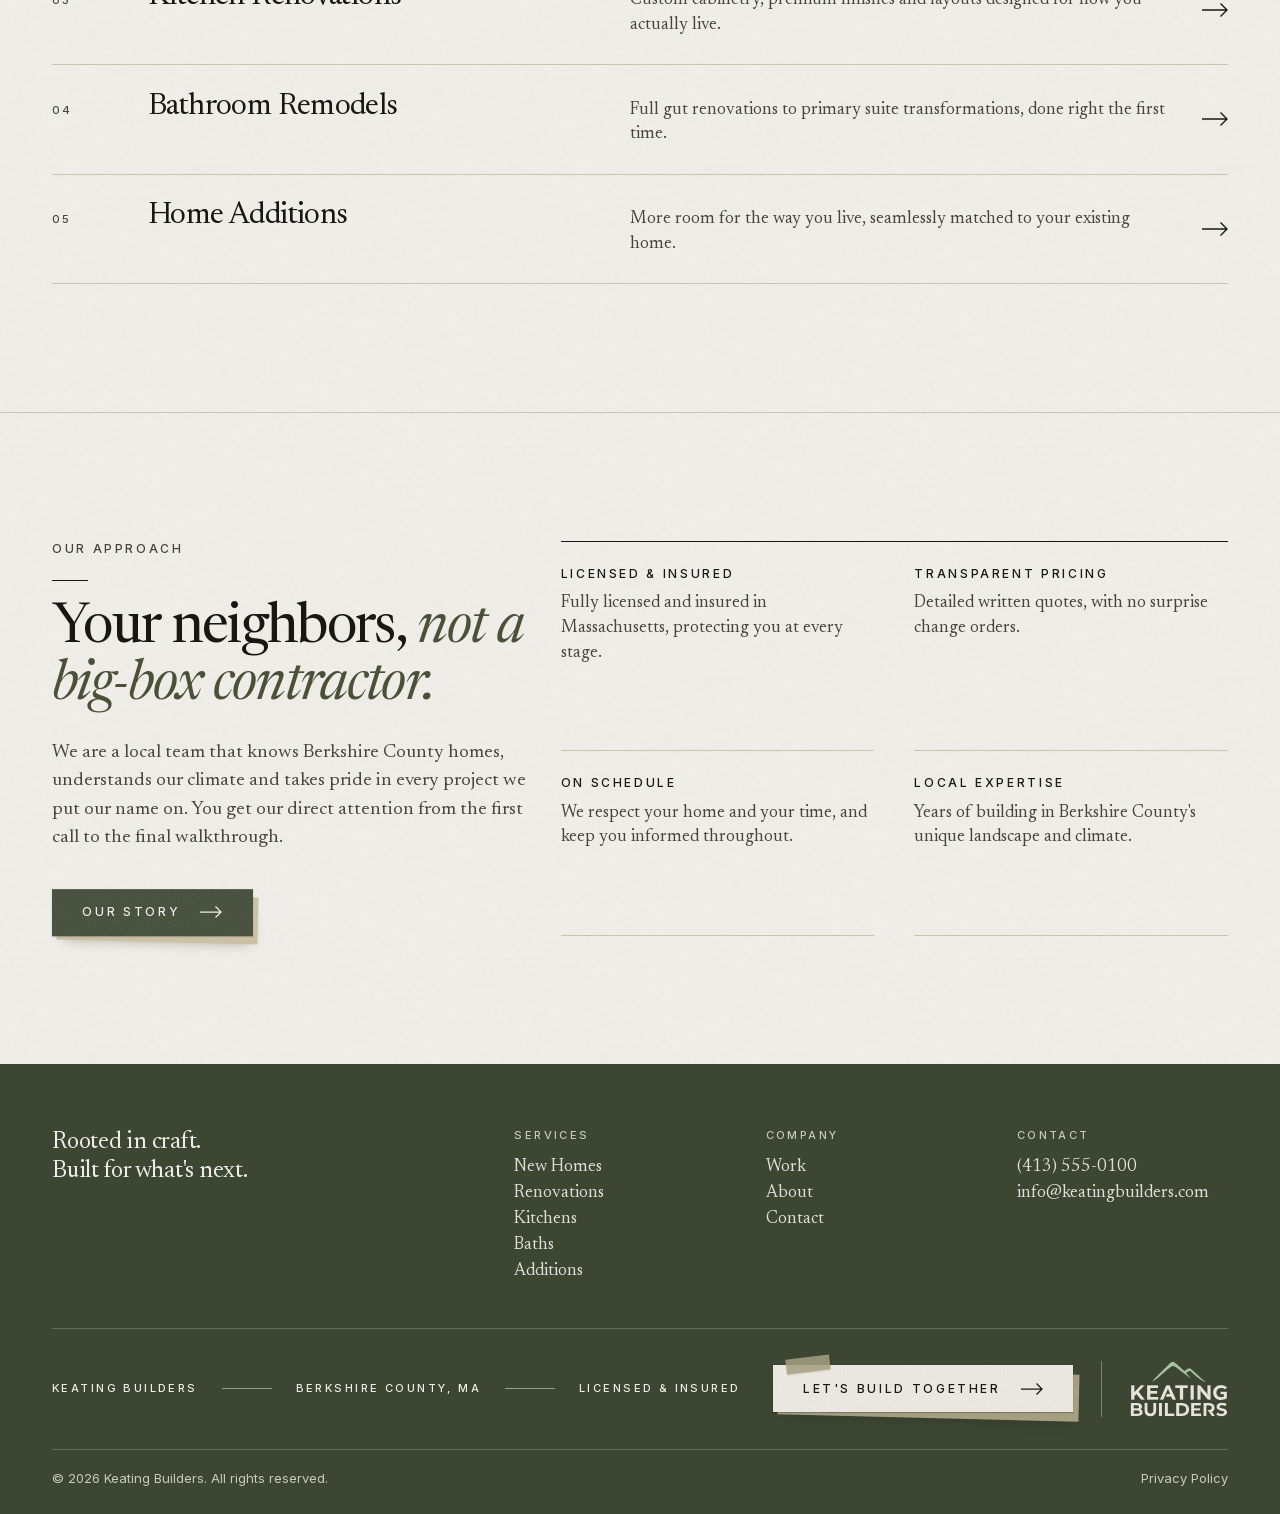
==== commit c3d48dbe: "Preloader hand-off: blueprint sheet lifts away as the hero rises in The drafting sheet slides up wit" ====
--- a/index.html
+++ b/index.html
@@ -260,7 +260,23 @@
               mask-image: radial-gradient(ellipse at center, transparent 18%, #000 62%);
     }
     .preloader__logo { position: relative; width: clamp(220px, 46vw, 380px); height: auto; }
-    .preloader.is-leaving { opacity: 0; transition: opacity .6s var(--ease); }
+    /* hand-off: the drafting sheet is pulled up off the page like paper, logo drifting up
+       ahead of it; the hero rises in under the receding edge (transform only, no layout cost) */
+    html.preloading .preloader, .preloader.is-leaving { box-shadow: 0 22px 44px -18px rgba(24, 23, 17, .4); }
+    .preloader::after {
+      content: ''; position: absolute; left: 0; right: 0; bottom: 0; height: 2px;
+      background: #336147; opacity: 0;
+    }
+    .preloader.is-leaving { transform: translateY(-100%); transition: transform .95s cubic-bezier(.7, 0, .2, 1); }
+    .preloader.is-leaving::after { opacity: .5; transition: opacity .2s ease; }
+    .preloader.is-leaving .preloader__logo {
+      opacity: 0; transform: translateY(-28px) scale(.97);
+      transition: opacity .5s ease, transform .9s cubic-bezier(.7, 0, .2, 1);
+    }
+    @media (prefers-reduced-motion: reduce) {
+      .preloader.is-leaving { transform: none; opacity: 0; transition: opacity .4s ease; }
+      .preloader.is-leaving .preloader__logo { transform: none; }
+    }
     html.preloading body { overflow: hidden; }
     /* no hero entrance while preloading; it starts fresh as the overlay fades */
     html.preloading .rise, html.preloading .fade { animation: none; }
@@ -692,8 +708,10 @@
         setTimeout(function () {
           el.classList.add('is-filled');
           el.classList.add('is-leaving');
-          html.classList.remove('preloading');   // hero entrance plays as the overlay fades
-          setTimeout(function () { el.classList.remove('is-leaving'); }, 650);
+          // hero entrance starts just after the sheet begins to lift, so content rises in
+          // under the receding edge instead of waiting on a blank page
+          setTimeout(function () { html.classList.remove('preloading'); }, reduce ? 0 : 300);
+          setTimeout(function () { el.classList.remove('is-leaving'); }, reduce ? 450 : 1000);
         }, Math.max(0, MIN - performance.now()));
       }
       if (document.readyState === 'complete') finish();
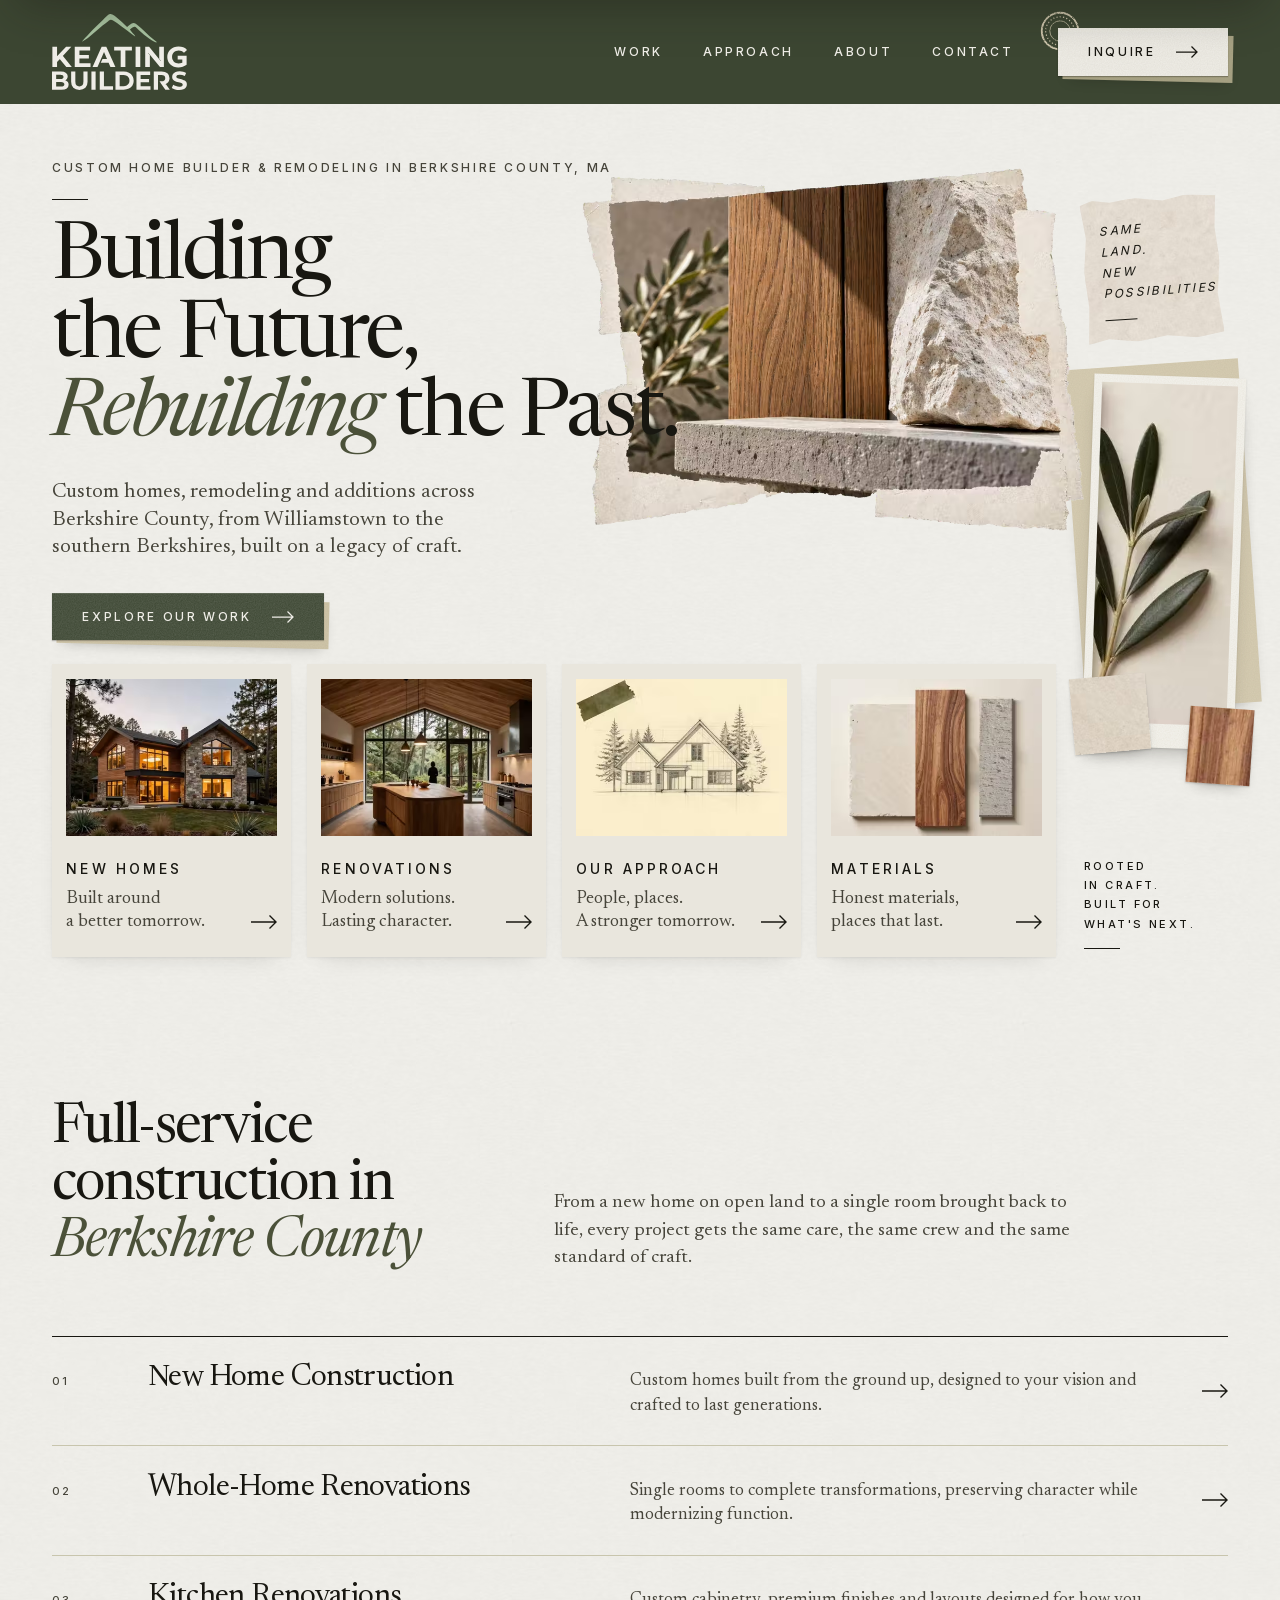
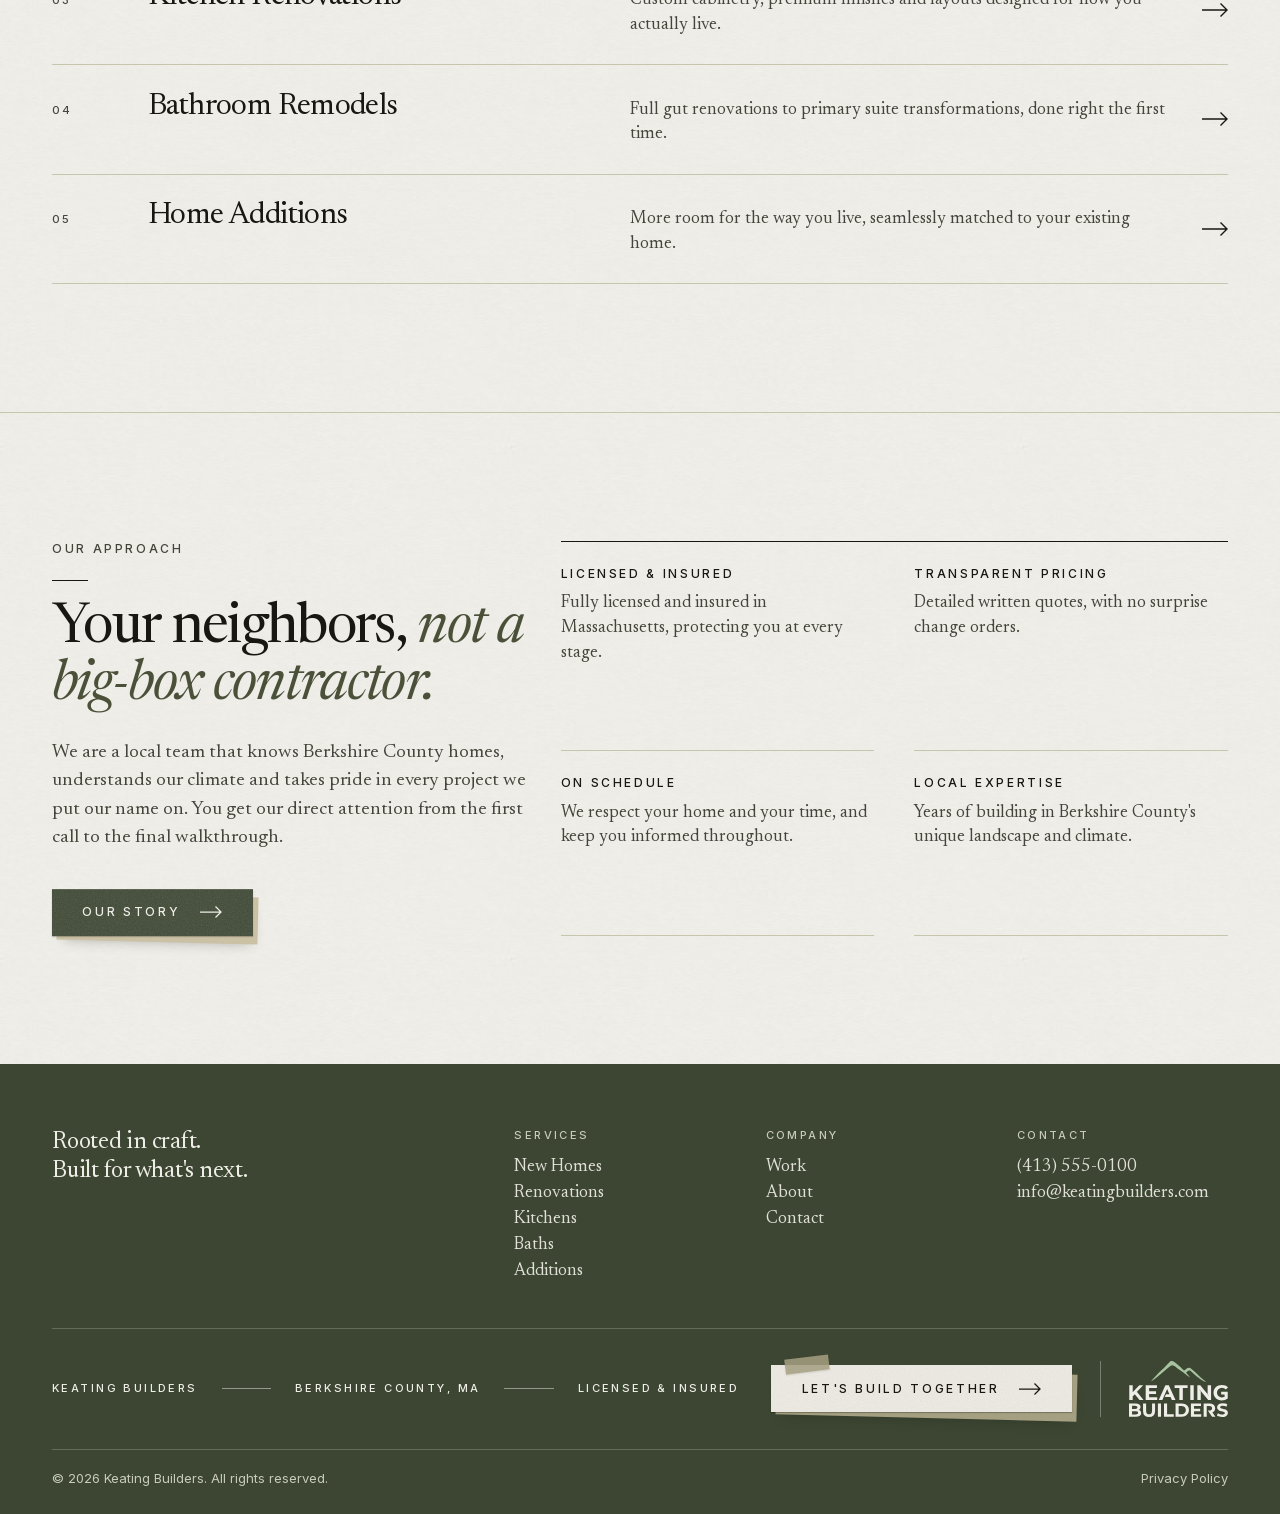
==== commit 734aec83: "Painted logo fill, hanging-shingle sticky header, framed menu button - Preloader: after the outlines" ====
--- a/index.html
+++ b/index.html
@@ -288,7 +288,9 @@
     html.preloading .pl-draw { fill-opacity: 0; stroke-opacity: 1; }
     html.preloading .pl-tag { fill-opacity: 0; }
     .preloader.is-filled .pl-draw { fill-opacity: 1; stroke-opacity: 0; transition: fill-opacity .8s var(--ease), stroke-opacity .8s var(--ease) .25s; }
-    .preloader.is-filled .pl-tag { fill-opacity: 1; transition: fill-opacity .7s var(--ease) .4s; }
+    .preloader.is-filled .pl-tag { fill-opacity: 1; transition: fill-opacity .6s var(--ease) .15s; }
+    /* paint-in: when the script builds the painted copies, the originals never take the fill */
+    #preloader.is-painting .pl-draw { fill-opacity: 0; }
   </style>
 </head>
 
@@ -334,12 +336,59 @@
       (function () {
         if (!document.documentElement.classList.contains('preloading')) return;
         if (matchMedia('(prefers-reduced-motion: reduce)').matches) return;
-        var paths = document.querySelectorAll('#preloader .pl-draw');
+        var pre = document.getElementById('preloader');
+        var svg = pre.querySelector('svg');
+        var NS = 'http://www.w3.org/2000/svg';
+        var paths = pre.querySelectorAll('.pl-draw');
+
+        // Paint-in: the fill is rolled on in horizontal passes (alternating direction, like
+        // painting siding), revealed through a mask of brush strokes with bristly edges.
+        // [x1, y, x2, width] in logo units: 2 passes over the mountain, 2 per wordmark line.
+        var passes = [[95, 26, 365, 64], [365, 74, 95, 64], [-8, 129, 467, 48], [467, 163, -8, 48],
+                      [-8, 212, 467, 44], [467, 244, -8, 44]];
+        var strokes = '';
+        for (var j = 0; j < passes.length; j++) {
+          var q = passes[j];
+          strokes += '<path class="pl-pass" d="M' + q[0] + ' ' + q[1] + 'H' + q[2] + '" stroke-width="' + q[3] + '"/>';
+        }
+        svg.querySelector('defs').insertAdjacentHTML('beforeend',
+          '<filter id="pl-brush" x="-10%" y="-30%" width="120%" height="160%">' +
+            '<feTurbulence type="fractalNoise" baseFrequency=".035 .6" numOctaves="2" seed="7" result="n"/>' +
+            '<feDisplacementMap in="SourceGraphic" in2="n" scale="11" xChannelSelector="R" yChannelSelector="G"/>' +
+          '</filter>' +
+          '<mask id="pl-paint" maskUnits="userSpaceOnUse" x="-20" y="-20" width="510" height="340">' +
+            '<g filter="url(#pl-brush)" fill="none" stroke="#fff">' + strokes + '</g>' +
+          '</mask>');
+
+        // painted copies of the mountain + wordmark (same colours and emboss), under the mask
+        var painted = document.createElementNS(NS, 'g');
+        painted.setAttribute('mask', 'url(#pl-paint)');
+        var mtn = paths[0].cloneNode(false);
+        mtn.removeAttribute('class'); mtn.removeAttribute('stroke');
+        painted.appendChild(mtn);
+        var word = document.createElementNS(NS, 'g');
+        var wg = paths[1].parentNode;
+        word.setAttribute('fill', wg.getAttribute('fill'));
+        word.setAttribute('filter', wg.getAttribute('filter'));
+        var wclone = paths[1].cloneNode(false);
+        wclone.removeAttribute('class');
+        word.appendChild(wclone);
+        painted.appendChild(word);
+        svg.appendChild(painted);
+        pre.classList.add('is-painting');
+
+        // hidden starting state: outlines dashed out, paint passes not yet laid
         for (var i = 0; i < paths.length; i++) {
           var len = paths[i].getTotalLength();
           paths[i].style.strokeDasharray = len;
           paths[i].style.strokeDashoffset = len;
         }
+        var pp = svg.querySelectorAll('.pl-pass');
+        for (var k = 0; k < pp.length; k++) {
+          var pl = Math.abs(passes[k][2] - passes[k][0]);
+          pp[k].style.strokeDasharray = pl;
+          pp[k].style.strokeDashoffset = pl;
+        }
       })();
     </script>
   </div>
@@ -347,7 +396,7 @@
 
   <header class="site-header">
     <a href="/" class="site-header__logo" aria-label="Keating Builders home">
-      <img src="/images/logos/keating-builders-logo-compact-light-embossed.svg" alt="Keating Builders" width="467" height="267">
+      <img src="/images/logos/keating-builders-logo-compact-light-flat.svg" alt="Keating Builders" width="459" height="259">
     </a>
 
     <nav class="site-nav" aria-label="Primary">
@@ -668,7 +717,7 @@
             <svg viewBox="0 0 22 12" fill="none" stroke="currentColor" stroke-width="1.25" aria-hidden="true"><path d="M0 6h21M15.5 .5 21 6l-5.5 5.5"/></svg>
           </a>
           <a href="/" class="band__logo" aria-label="Keating Builders home">
-            <img src="/images/logos/keating-builders-logo-compact-light-embossed.svg" alt="Keating Builders" width="467" height="267" loading="lazy">
+            <img src="/images/logos/keating-builders-logo-compact-light-flat.svg" alt="Keating Builders" width="459" height="259" loading="lazy">
           </a>
         </div>
       </div>
@@ -686,7 +735,7 @@
       var el = document.getElementById('preloader');
       if (!html.classList.contains('preloading') || !el) return;
       var reduce = matchMedia('(prefers-reduced-motion: reduce)').matches;
-      var MIN = reduce ? 1000 : 2700, MAX = 4500, done = false;
+      var MIN = reduce ? 1000 : 3000, MAX = 4800, done = false;
       var paths = el.querySelectorAll('.pl-draw');
       if (reduce) {
         el.classList.add('is-filled');
@@ -700,7 +749,16 @@
             }
           });
         });
-        setTimeout(function () { el.classList.add('is-filled'); }, 1500);
+        // roll the paint on: each pass starts as the previous one is a little past halfway
+        var passes = el.querySelectorAll('.pl-pass');
+        Array.prototype.forEach.call(passes, function (p, i) {
+          setTimeout(function () {
+            p.style.transition = 'stroke-dashoffset .38s cubic-bezier(.45, .1, .3, 1)';
+            p.style.strokeDashoffset = '0';
+          }, 1150 + i * 190);
+        });
+        // outlines dissolve into the paint and the tagline appears once the last pass lands
+        setTimeout(function () { el.classList.add('is-filled'); }, 2300);
       }
       function finish() {
         if (done) return;
--- a/css/site.css
+++ b/css/site.css
@@ -25,6 +25,7 @@
   --track-wide: .22em;
   --gutter: 1rem;
   --header-h: 76px;
+  --shingle-drop: 0px; /* how far the mobile logo sign hangs below the bar */
   --ease: cubic-bezier(.2,.7,.2,1);
 }
 @media (min-width: 640px)  { :root { --gutter: 1.5rem; } }
@@ -34,7 +35,7 @@
 /* ─── Reset ─── */
 *, *::before, *::after { box-sizing: border-box; }
 html, body { overflow-x: clip; }
-html { -webkit-text-size-adjust: 100%; scroll-behavior: smooth; }
+html { -webkit-text-size-adjust: 100%; scroll-behavior: smooth; scroll-padding-top: calc(var(--header-h) + 1rem); } /* in-page links land below the sticky header */
 body {
   margin: 0;
   font-family: var(--font-display);
@@ -116,7 +117,7 @@
 
 /* ─── Header ─── */
 .site-header {
-  position: relative; z-index: 20;
+  position: sticky; top: 0; z-index: 20; /* always visible */
   display: flex; align-items: center; justify-content: space-between;
   height: var(--header-h);
   padding: 0 var(--gutter);
@@ -144,25 +145,23 @@
 }
 .site-nav a:hover::after, .site-nav a:focus-visible::after { transform: scaleX(1); }
 .site-header__cta { display: none; }
-/* Hamburger: a cream paper tab (grain face, kraft backing) with hand-drawn bars that fold into an X.
-   No transform/z-index on the button itself so the z-index:-1 backing stays behind the face. */
+/* Hamburger: a framed MENU button echoing the logo sign's inset hairline frame, so the two ends
+   of the bar read as a pair. Label comes from CSS (MENU / CLOSE); screen readers use aria-label. */
 .site-header__toggle {
   position: relative;
-  width: 44px; height: 44px; padding: 0;
-  display: grid; place-items: center;
-  color: var(--color-dark); cursor: pointer;
-  border: 0;
-  background: var(--grain-dark) var(--color-cream);
-  box-shadow: 0 1px 1px rgba(24,23,17,.3);
-}
-.site-header__toggle::after {
-  content: ''; position: absolute; inset: 0; z-index: -1;
-  background: var(--grain-dark) var(--color-stone);
-  transform: translate(3px, 4px) rotate(2.5deg);
-  transition: transform .4s var(--ease);
-}
-.site-header__toggle:hover::after { transform: translate(4px, 5px) rotate(3.5deg); }
-.nav-open .site-header__toggle::after { transform: translate(-3px, 4px) rotate(-3deg); }
+  display: flex; align-items: center; gap: 10px;
+  height: 40px; padding: 0 12px;
+  color: var(--color-cream); cursor: pointer;
+  background: none;
+  border: 1px solid rgba(239, 237, 231, .32);
+  font: 500 .6875rem/1 var(--font-sans); letter-spacing: var(--track-wide); text-transform: uppercase;
+  transition: border-color .3s ease, background-color .3s ease;
+}
+.site-header__toggle::before { content: 'Menu'; min-width: 3.7em; text-align: right; }
+.nav-open .site-header__toggle::before { content: 'Close'; }
+.site-header__toggle::after { content: ''; position: absolute; inset: -4px; } /* 48px-tall tap target */
+.site-header__toggle:hover { border-color: rgba(239, 237, 231, .6); background-color: rgba(239, 237, 231, .06); }
+.site-header__toggle:active { background-color: rgba(239, 237, 231, .12); }
 .site-header__toggle-bars { display: grid; gap: 5px; width: 20px; }
 .site-header__toggle-bars > span {
   display: block; height: 1.6px; border-radius: 1px; background: currentColor; justify-self: start;
@@ -176,6 +175,33 @@
 .nav-open .site-header__toggle-bars > span:nth-child(2) { opacity: 0; transform: scaleX(0); }
 .nav-open .site-header__toggle-bars > span:nth-child(3) { width: 21px; transform: translateY(-6.6px) rotate(-46deg); }
 .site-header__toggle:focus-visible { outline-color: var(--color-cream); outline-offset: 5px; }
+/* Mobile header: a slim bar with the logo on a hanging sign board (a builder's shingle),
+   so the stacked logo gets room without making the whole bar tall. */
+@media (max-width: 959px) {
+  :root { --header-h: 56px; --shingle-drop: 26px; }
+  .site-header { box-shadow: none; clip-path: none; } /* full-bleed trick not needed below 960px, and it would clip the sign */
+  .site-header__logo {
+    position: absolute; left: var(--gutter); top: 0; z-index: 1;
+    padding: 10px 14px 12px;
+    background: var(--grain-light) var(--color-olive);
+    box-shadow: 0 10px 16px -8px rgba(24, 23, 17, .45);
+  }
+  .site-header__logo::after {
+    content: ''; position: absolute; inset: 5px; pointer-events: none;
+    border: 1px solid rgba(239, 237, 231, .22);
+  }
+  .site-header__logo img { height: 60px; }
+  .site-header__toggle { margin-left: auto; }
+  main { padding-top: var(--shingle-drop); }
+  /* once scrolled, the sign tucks up into the bar (transform only) so it never covers content */
+  .site-header { transition: box-shadow .3s ease; }
+  .site-header__logo { transform-origin: 0 0; transition: transform .35s var(--ease), box-shadow .35s var(--ease); }
+  .is-scrolled .site-header { box-shadow: 0 6px 14px -10px rgba(24, 23, 17, .55); }
+  .is-scrolled .site-header__logo { transform: translateY(3px) scale(.62); box-shadow: none; }
+}
+@media (max-width: 959px) and (prefers-reduced-motion: reduce) {
+  .site-header, .site-header__logo { transition: none; }
+}
 @media (min-width: 960px) {
   .site-nav { display: block; margin-left: auto; margin-right: 2.75rem; }
   .site-header__cta { display: inline-flex; }
@@ -192,7 +218,7 @@
   height: 100dvh; /* dynamic viewport: excludes the mobile browser's URL bar */
   display: none;
   overflow-y: auto; overscroll-behavior: contain;
-  padding: calc(var(--header-h) + 1rem) var(--gutter) calc(.75rem + env(safe-area-inset-bottom));
+  padding: calc(var(--header-h) + var(--shingle-drop) + 1rem) var(--gutter) calc(.75rem + env(safe-area-inset-bottom));
   color: var(--color-cream);
   background: var(--grain-light) var(--color-olive);
   clip-path: inset(0 0 100% 0);
@@ -281,7 +307,7 @@
 @media (max-width: 359px) { .mobile-nav__svc { max-width: calc(3 * 5.5rem + 2 * .6rem); column-gap: .6rem; } }
 /* Short phones (e.g. iPhone SE with Safari bars): compact everything so the menu still fits above the URL bar */
 @media (max-height: 600px) {
-  .mobile-nav { padding-top: calc(var(--header-h) + .75rem); }
+  .mobile-nav { padding-top: calc(var(--header-h) + var(--shingle-drop) + .75rem); }
   .mobile-nav__inner { gap: .8rem; }
   .mobile-nav__primary { gap: .4rem; }
   .mobile-nav__primary a { padding: .5rem 1.2rem .55rem; }
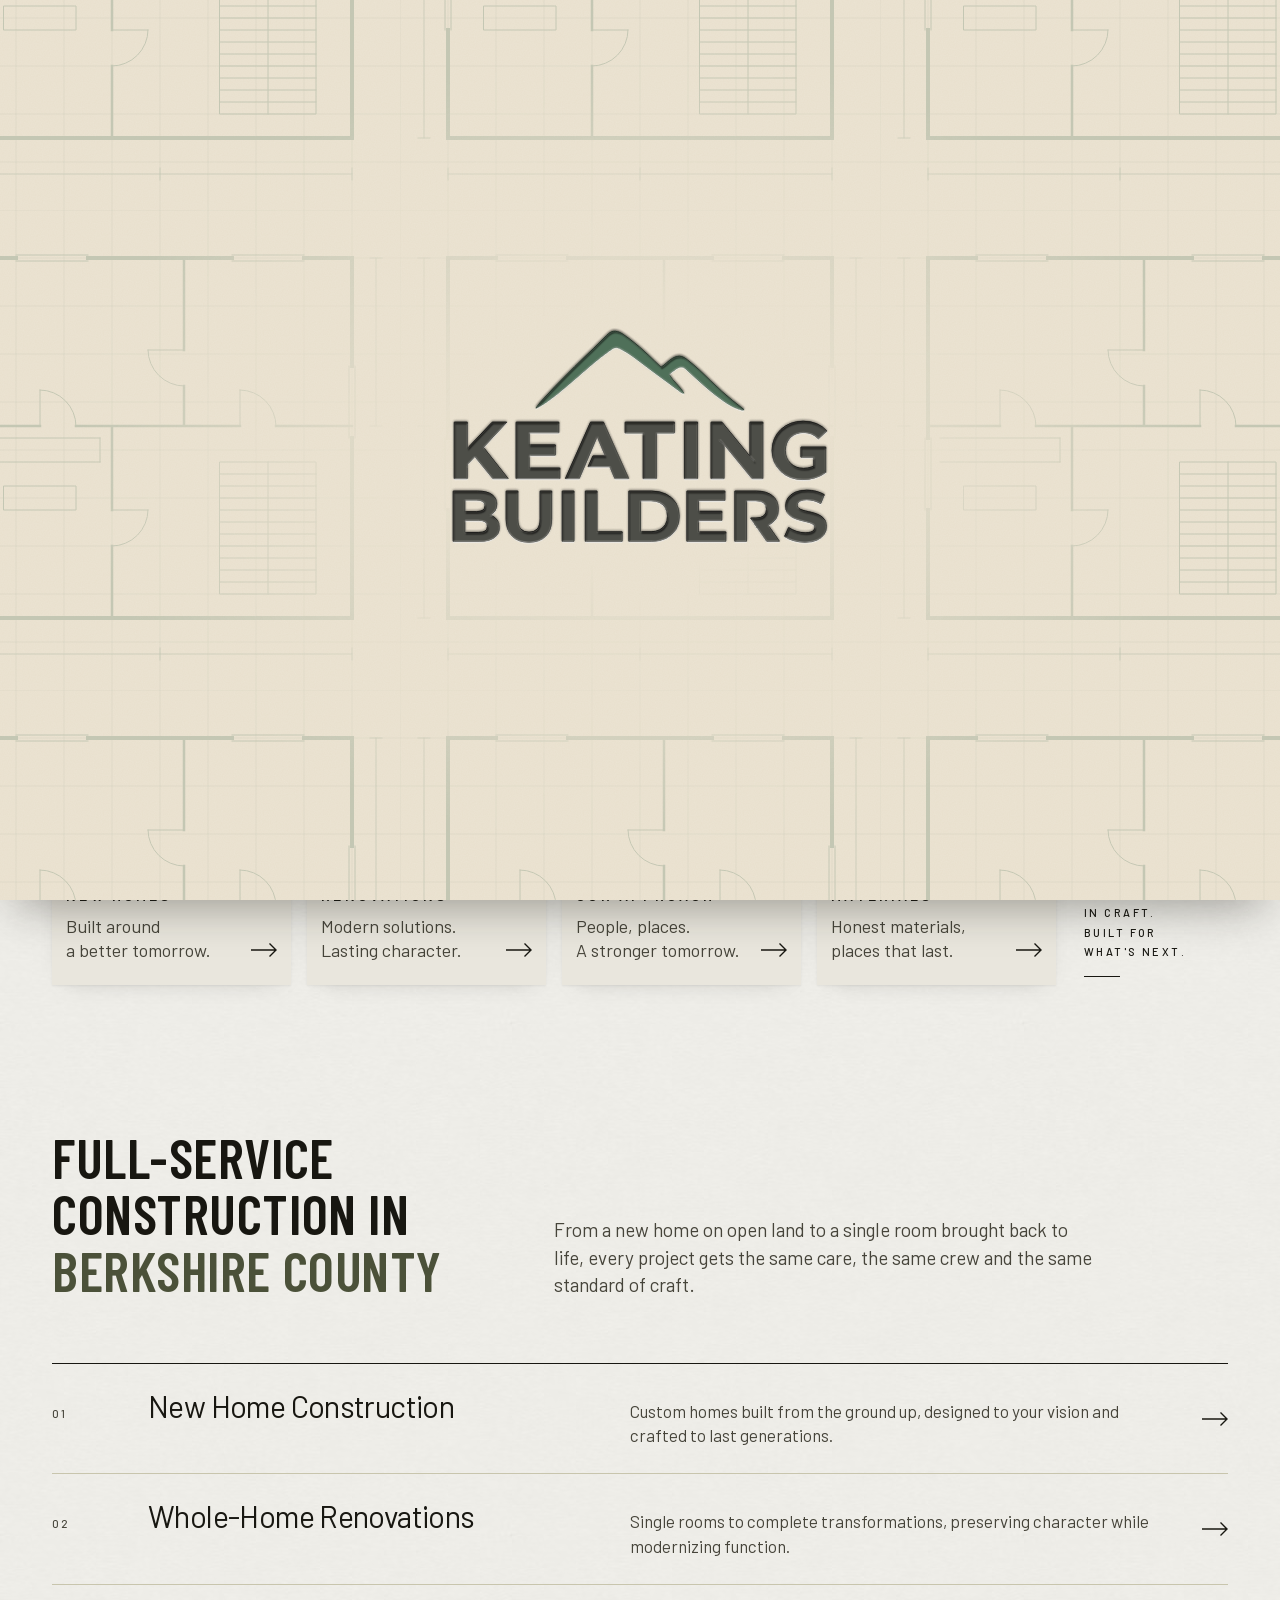
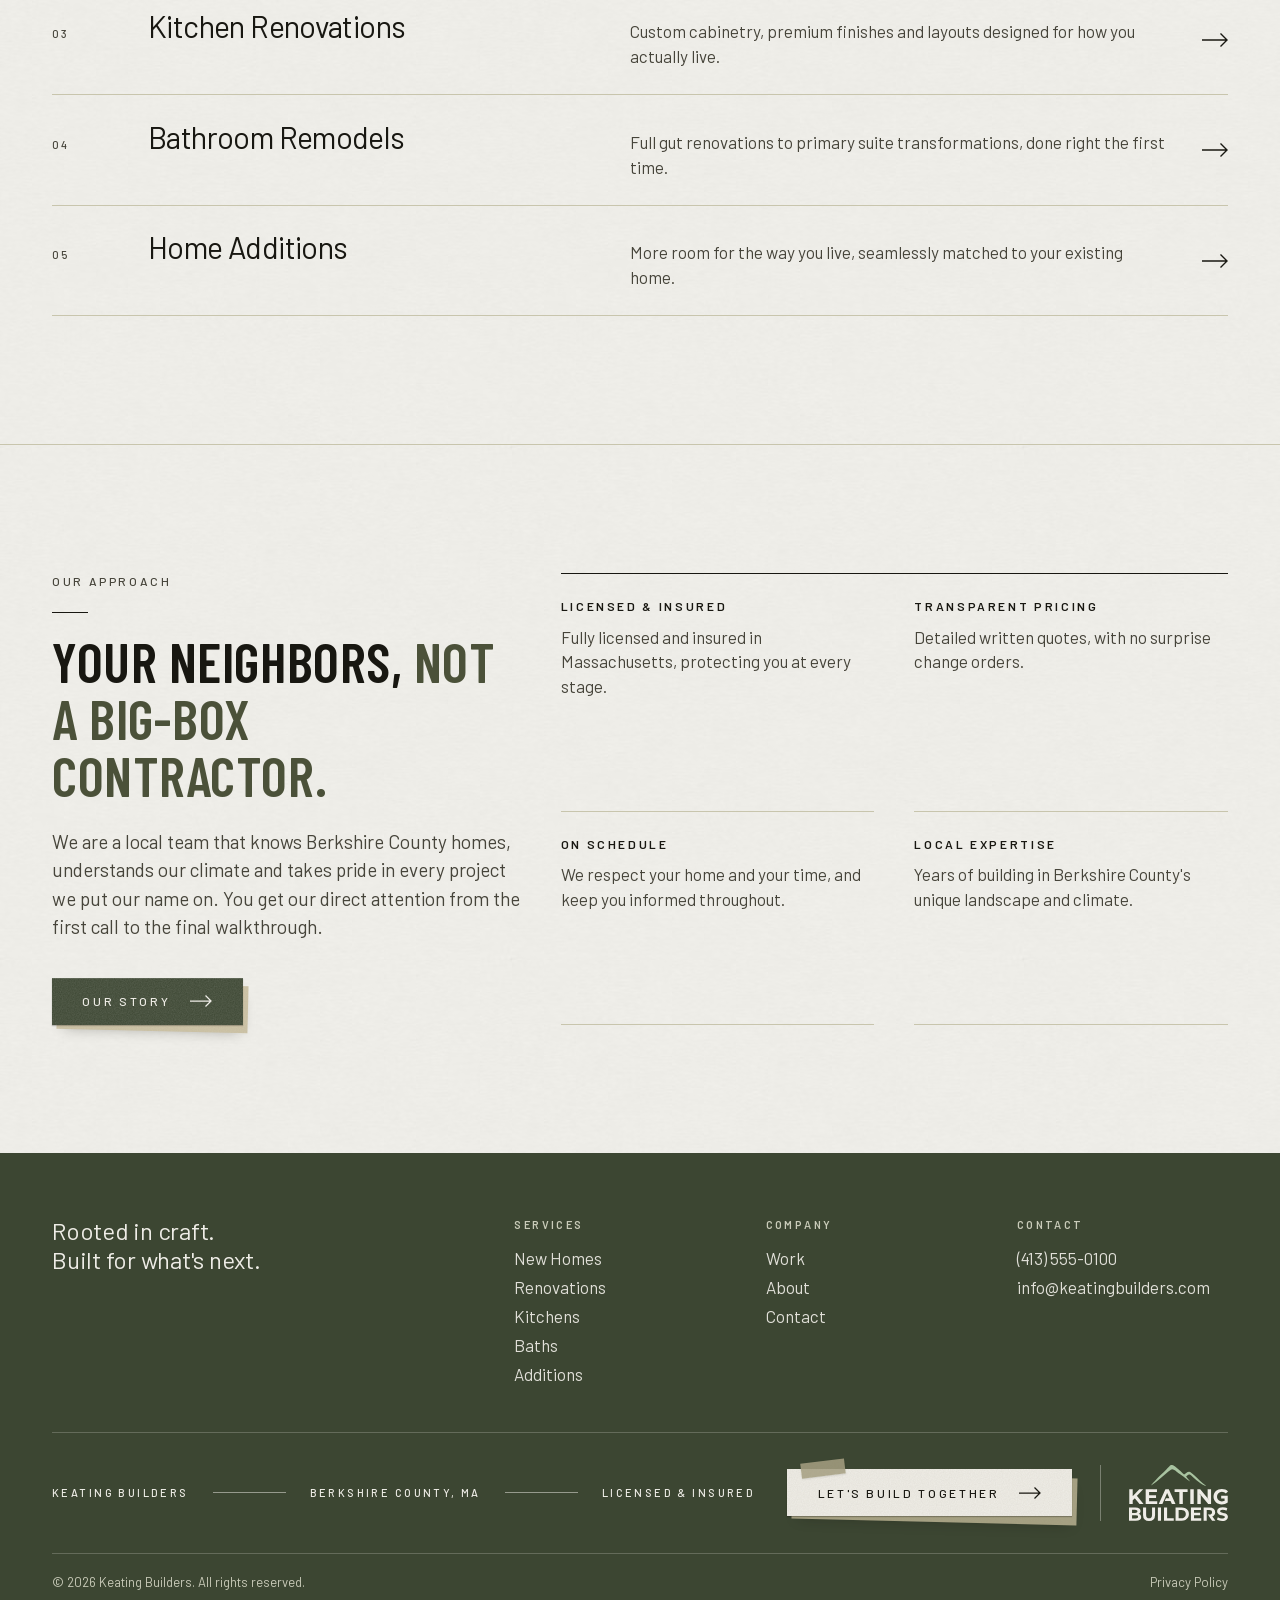
==== commit a0d733c3: "Try "Signage" typography: Barlow Condensed headings, Barlow body - Headings: Barlow Condensed 600 ca" ====
--- a/index.html
+++ b/index.html
@@ -24,8 +24,8 @@
   <link rel="icon" type="image/png" sizes="16x16" href="/images/logos/favicon-16.png">
   <link rel="apple-touch-icon" sizes="180x180" href="/images/logos/apple-touch-icon.png">
 
-  <link rel="preload" href="/fonts/newsreader-latin-var.woff2" as="font" type="font/woff2" crossorigin>
-  <link rel="preload" href="/fonts/inter-latin-var.woff2" as="font" type="font/woff2" crossorigin>
+  <link rel="preload" href="/fonts/barlow-condensed-latin-600.woff2" as="font" type="font/woff2" crossorigin>
+  <link rel="preload" href="/fonts/barlow-latin-400.woff2" as="font" type="font/woff2" crossorigin>
   <link rel="stylesheet" href="/css/site.css">
 
   <script type="application/ld+json">
--- a/css/site.css
+++ b/css/site.css
@@ -1,9 +1,13 @@
 /* Keating Builders shared styles (all pages). Page-specific rules live in each page's inline <style>. */
 
 /* ─── Fonts (self-hosted, OFL) ─── */
-@font-face { font-family: 'Newsreader'; font-style: normal; font-weight: 300 500; font-display: swap; src: url('/fonts/newsreader-latin-var.woff2') format('woff2'); }
-@font-face { font-family: 'Newsreader'; font-style: italic; font-weight: 300 500; font-display: swap; src: url('/fonts/newsreader-italic-latin-var.woff2') format('woff2'); }
-@font-face { font-family: 'Inter'; font-style: normal; font-weight: 400 500; font-display: swap; src: url('/fonts/inter-latin-var.woff2') format('woff2'); }
+@font-face { font-family: 'Barlow'; font-style: normal; font-weight: 400; font-display: swap; src: url('/fonts/barlow-latin-400.woff2') format('woff2'); }
+@font-face { font-family: 'Barlow'; font-style: italic; font-weight: 400; font-display: swap; src: url('/fonts/barlow-latin-400-italic.woff2') format('woff2'); }
+@font-face { font-family: 'Barlow'; font-style: normal; font-weight: 500; font-display: swap; src: url('/fonts/barlow-latin-500.woff2') format('woff2'); }
+@font-face { font-family: 'Barlow'; font-style: normal; font-weight: 600; font-display: swap; src: url('/fonts/barlow-latin-600.woff2') format('woff2'); }
+@font-face { font-family: 'Barlow Condensed'; font-style: normal; font-weight: 500; font-display: swap; src: url('/fonts/barlow-condensed-latin-500.woff2') format('woff2'); }
+@font-face { font-family: 'Barlow Condensed'; font-style: normal; font-weight: 600; font-display: swap; src: url('/fonts/barlow-condensed-latin-600.woff2') format('woff2'); }
+@font-face { font-family: 'Barlow Condensed'; font-style: normal; font-weight: 700; font-display: swap; src: url('/fonts/barlow-condensed-latin-700.woff2') format('woff2'); }
 
 /* ─── Tokens ─── */
 :root {
@@ -19,8 +23,8 @@
   --color-scrap:      #e9e5da; /* base tone of the fibrous collage paper */
   --color-tan:        #e8dfcc; /* homepage preloader drafting paper */
 
-  --font-display: 'Newsreader', Georgia, 'Times New Roman', serif;
-  --font-sans:    'Inter', system-ui, -apple-system, sans-serif;
+  --font-display: 'Barlow Condensed', 'Arial Narrow', sans-serif; /* headings: signage caps */
+  --font-sans:    'Barlow', system-ui, -apple-system, sans-serif;    /* body, labels, UI */
 
   --track-wide: .22em;
   --gutter: 1rem;
@@ -38,7 +42,7 @@
 html { -webkit-text-size-adjust: 100%; scroll-behavior: smooth; scroll-padding-top: calc(var(--header-h) + 1rem); } /* in-page links land below the sticky header */
 body {
   margin: 0;
-  font-family: var(--font-display);
+  font-family: var(--font-sans);
   color: var(--color-dark);
   background-color: var(--color-cream);
   background-image: url('/images/graphics/paper-grain.jpg');
@@ -593,7 +597,7 @@
   display: block; width: 100%; margin-top: .5rem;
   padding: .7rem 0; border: 0; border-bottom: 1px solid var(--color-stone); border-radius: 0;
   background: transparent; color: var(--color-dark);
-  font: 400 1.1875rem/1.4 var(--font-display);
+  font: 400 1.1875rem/1.4 var(--font-sans);
   -webkit-appearance: none; appearance: none;
 }
 .field textarea { resize: vertical; min-height: 8rem; }
@@ -637,3 +641,17 @@
   h1 .eyebrow { font-size: .6875rem; letter-spacing: .16em; }
   h1 .eyebrow__place { display: block; }
 }
+
+/* ─── Typography: signage headings (Barlow Condensed caps) over Barlow body ───
+   Placed last and scoped `html body` so it outranks the per-page inline heading weights. */
+html body :is(h1, h2, h3, .display, .h2, .hero__slogan, .facts strong) {
+  font-family: var(--font-display); font-weight: 600; text-transform: uppercase; letter-spacing: .01em;
+}
+/* emphasis in headings is colour, not italics (no condensed italic is loaded) */
+html body :is(h1, h2, h3, .display, .h2, .hero__slogan) em { font-style: normal; }
+/* small headings stay readable at full width */
+html body :is(.site-footer h2, .principles h3, .card__title) {
+  font-family: var(--font-sans); font-weight: 600; letter-spacing: var(--track-wide); text-transform: uppercase;
+}
+.mobile-nav__text { font-family: var(--font-display); font-weight: 600; text-transform: uppercase; letter-spacing: .02em; }
+.mobile-nav__primary a[aria-current="page"] .mobile-nav__text { font-style: normal; } /* colour marks the current page; no fake condensed italic */
